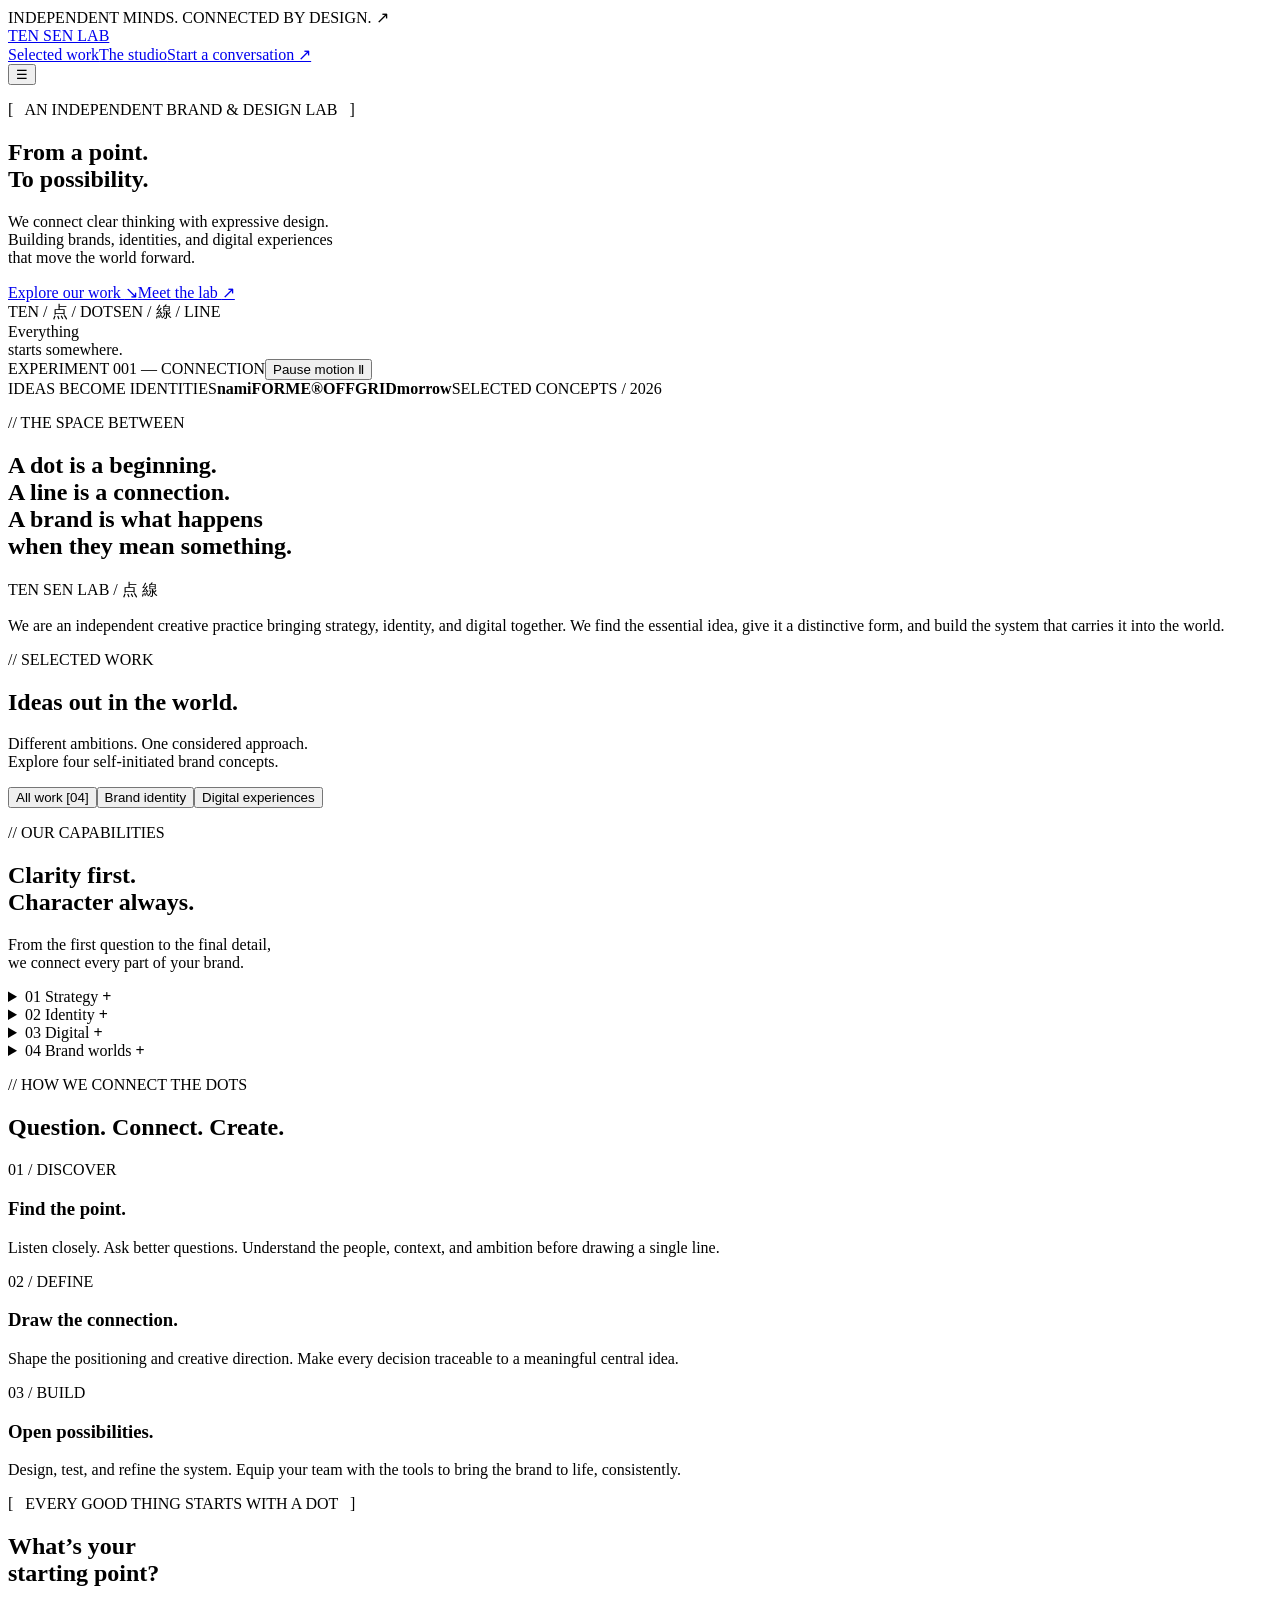
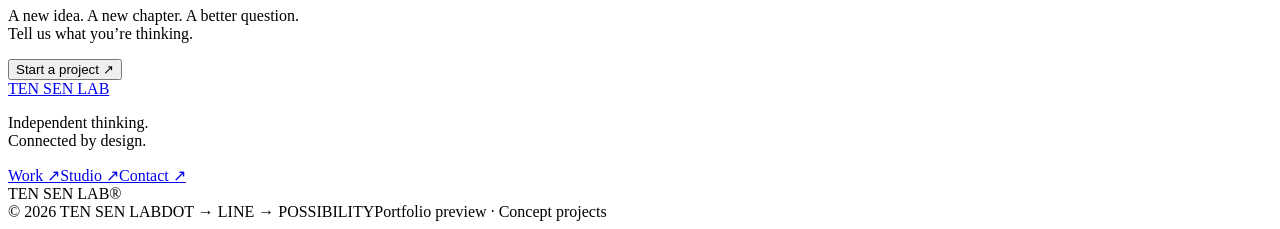
==== index.html @ 542639cd "Initialize TEN SEN LAB portfolio" ====
<!doctype html><html lang="en"><head><meta charset="utf-8"><meta name="viewport" content="width=device-width,initial-scale=1"><title>TEN SEN LAB — From a point to possibility.</title><meta name="description" content="TEN SEN LAB is an independent brand and design studio. Strategy, identities and digital experiences."><link href="https://api.fontshare.com/v2/css?f[]=switzer@400,500,600,700&display=swap" rel="stylesheet"><link rel="stylesheet" href="style.css"><link rel="stylesheet" href="motion.css"><link rel="stylesheet" href="galaxy.css"><link rel="stylesheet" href="portfolio.css"><link rel="stylesheet" href="accent.css"><link rel="preload" href="fonts/ArchimotoV00-Medium.otf" as="font" type="font/otf" crossorigin><link rel="stylesheet" href="typography.css"><link rel="stylesheet" href="refinements.css"><link rel="stylesheet" href="branding-stack.css"><link rel="stylesheet" href="website-cards.css"><link rel="stylesheet" href="hero-scroll.css"><link rel="stylesheet" href="capabilities.css"><link rel="stylesheet" href="lab-motion.css"><style>.face-intro{position:fixed;inset:0;width:100%;height:100%;z-index:99999;cursor:pointer}</style></head><body><script src="face-intro.js"></script>
<div class="announcement">INDEPENDENT MINDS. CONNECTED BY DESIGN. <span>↗</span></div><header><a class="logo" href="#" aria-label="TEN SEN LAB home"><i></i><b></b>TEN SEN LAB</a><nav><a href="#work">Selected work</a><a href="#studio">The studio</a><a class="button dark" href="#contact">Start a conversation ↗</a></nav><button class="menu" aria-label="Open menu" aria-expanded="false">☰</button></header><div id="menu" hidden><a href="#work">Work ↗</a><a href="#studio">Studio ↗</a><a href="#services">Capabilities ↗</a><a href="#contact">Let’s talk ↗</a></div>
<main><section class="hero"><p class="eyebrow">[ &nbsp; AN INDEPENDENT BRAND & DESIGN LAB &nbsp; ]</p><h1>From a point.<br>To possibility.</h1><p class="intro">We connect clear thinking with expressive design.<br>Building brands, identities, and digital experiences<br class="desktop"> that move the world forward.</p><div class="actions"><a class="button dark" href="#work">Explore our work <span>↘</span></a><a class="button" href="#studio">Meet the lab <span>↗</span></a></div></section>
<section class="reel" aria-label="Animated dot and line brand experiment"><div class="reel-top"><span>TEN / 点 / DOT</span><span>SEN / 線 / LINE</span></div><div class="orb"></div><div class="threads"></div><div class="reel-word">Everything<br>starts somewhere.</div><div class="reel-bottom"><span>EXPERIMENT 001 — CONNECTION</span><button id="motion">Pause motion Ⅱ</button></div></section><div class="brandstrip"><span>IDEAS BECOME IDENTITIES</span><strong>nami</strong><strong>FORME®</strong><strong>OFFGRID</strong><strong>morrow</strong><span>SELECTED CONCEPTS / 2026</span></div>
<section id="studio" class="statement"><p class="eyebrow">// THE SPACE BETWEEN</p><h2>A dot is a beginning.<br>A line is a connection.<br><span>A brand is what happens<br>when they mean something.</span></h2><div class="split"><p class="eyebrow">TEN SEN LAB / 点 線</p><p>We are an independent creative practice bringing strategy, identity, and digital together. We find the essential idea, give it a distinctive form, and build the system that carries it into the world.</p></div></section>
<section id="work" class="work"><div class="section-head"><div><p class="eyebrow">// SELECTED WORK</p><h2>Ideas out in the world.</h2></div><p>Different ambitions. One considered approach.<br>Explore four self-initiated brand concepts.</p></div><div class="filters" aria-label="Filter work"><button class="active" data-filter="all">All work [04]</button><button data-filter="identity">Brand identity</button><button data-filter="digital">Digital experiences</button></div><div id="projects"></div></section>
<section id="services" class="services"><div><p class="eyebrow">// OUR CAPABILITIES</p><h2>Clarity first.<br>Character always.</h2><p>From the first question to the final detail,<br>we connect every part of your brand.</p></div><div><details><summary><span>01</span> Strategy <b>+</b></summary><p>Positioning, audience understanding, brand architecture, naming, and verbal identity. We turn a complex challenge into a clear direction.</p></details><details><summary><span>02</span> Identity <b>+</b></summary><p>Distinctive marks, typography, color, art direction, packaging, and motion. A flexible visual language built around your central idea.</p></details><details><summary><span>03</span> Digital <b>+</b></summary><p>Websites, digital products, interaction design, and development. Thoughtful experiences that turn a brand promise into something people can use.</p></details><details><summary><span>04</span> Brand worlds <b>+</b></summary><p>Campaign concepts, editorial systems, physical touchpoints, and launch toolkits. Consistent expression across every place your brand lives.</p></details></div></section>
<section class="process"><p class="eyebrow">// HOW WE CONNECT THE DOTS</p><h2>Question. Connect. Create.</h2><div class="steps"><article><span>01 / DISCOVER</span><h3>Find the point.</h3><p>Listen closely. Ask better questions. Understand the people, context, and ambition before drawing a single line.</p></article><article><span>02 / DEFINE</span><h3>Draw the connection.</h3><p>Shape the positioning and creative direction. Make every decision traceable to a meaningful central idea.</p></article><article><span>03 / BUILD</span><h3>Open possibilities.</h3><p>Design, test, and refine the system. Equip your team with the tools to bring the brand to life, consistently.</p></article></div></section>
<section id="contact" class="contact"><p class="eyebrow">[ &nbsp; EVERY GOOD THING STARTS WITH A DOT &nbsp; ]</p><h2>What’s your<br>starting point?</h2><p>A new idea. A new chapter. A better question.<br>Tell us what you’re thinking.</p><button class="button dark" id="enquire">Start a project ↗</button><div id="enquiry" hidden><label>Your project brief<textarea id="brief" placeholder="Tell us about your brand, your ambition, and the challenge…" rows="4"></textarea></label><button class="button" id="download">Download enquiry brief ↓</button><p class="small">Preview mode: download your brief to share with the studio. Contact details will be added in the next revision.</p></div></section></main>
<footer><div class="footer-top"><a class="logo" href="#"><i></i><b></b>TEN SEN LAB</a><p>Independent thinking.<br>Connected by design.</p><a href="#work">Work ↗</a><a href="#studio">Studio ↗</a><a href="#contact">Contact ↗</a></div><div class="footer-mark">TEN SEN LAB<span>®</span></div><div class="legal"><span>© 2026 TEN SEN LAB</span><span>DOT → LINE → POSSIBILITY</span><span>Portfolio preview · Concept projects</span></div></footer><dialog id="case"><button id="close" aria-label="Close case study">Close ×</button><div id="case-content"></div></dialog><script src="app.js"></script><script src="portfolio.js"></script><script src="work-sections.js"></script><script src="vendor/gsap.min.js"></script><script src="vendor/ScrollTrigger.min.js"></script><script src="branding-stack.js"></script><script src="motion.js"></script><script src="galaxy.js"></script><script src="refinements.js"></script><script src="hero-scroll.js"></script><script src="capabilities.js"></script></body></html>
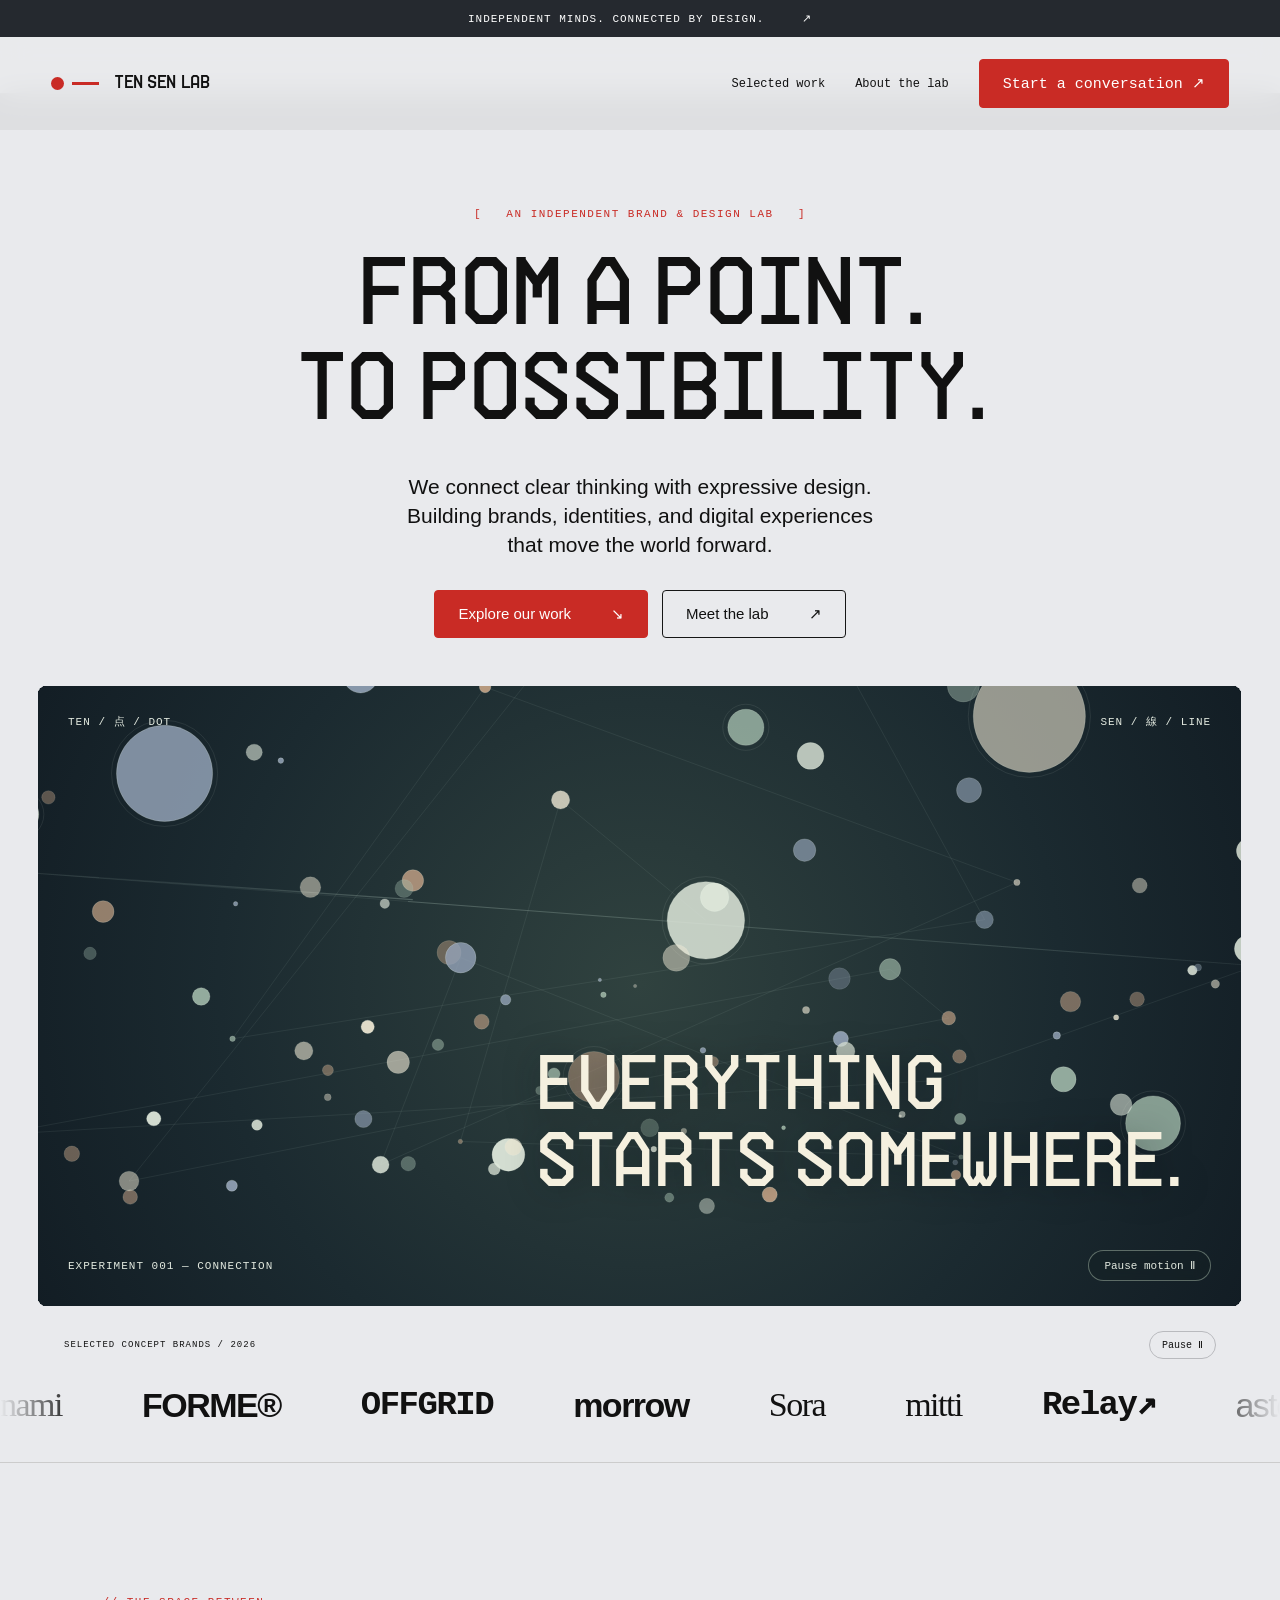
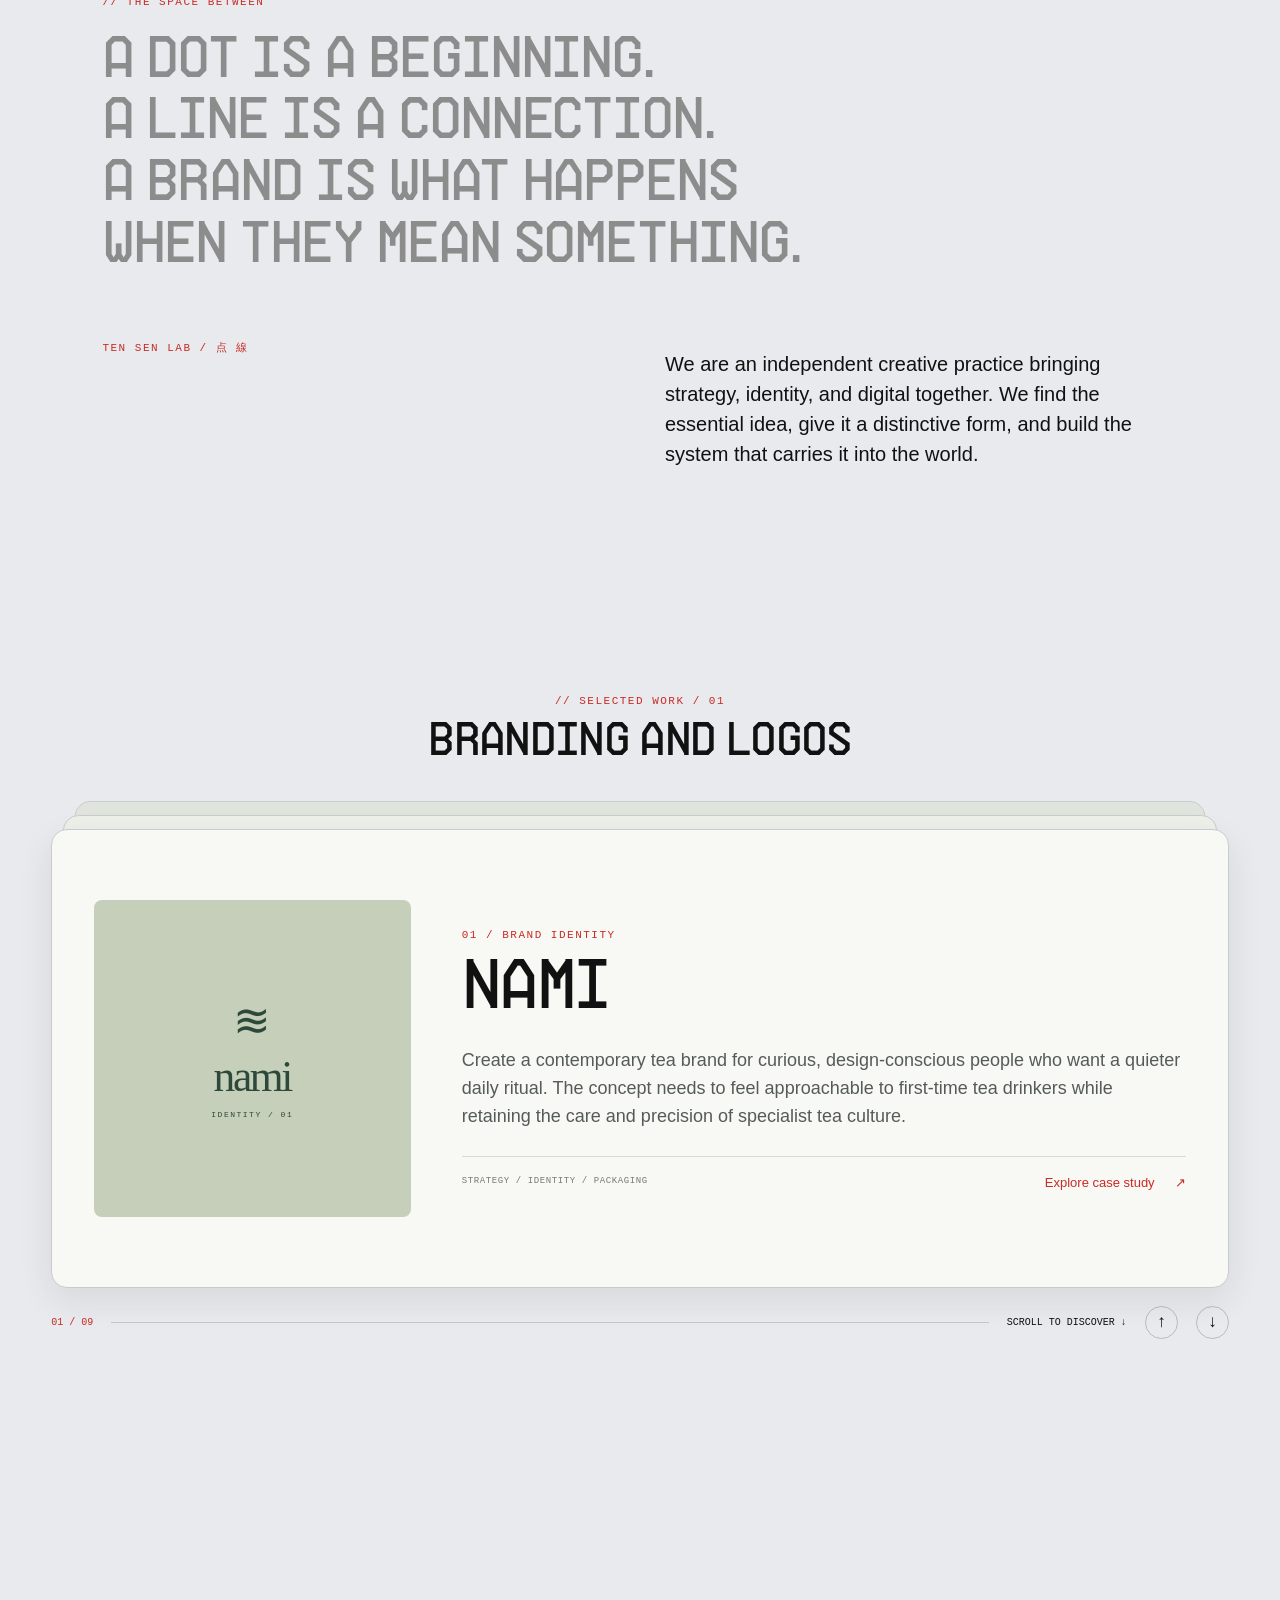
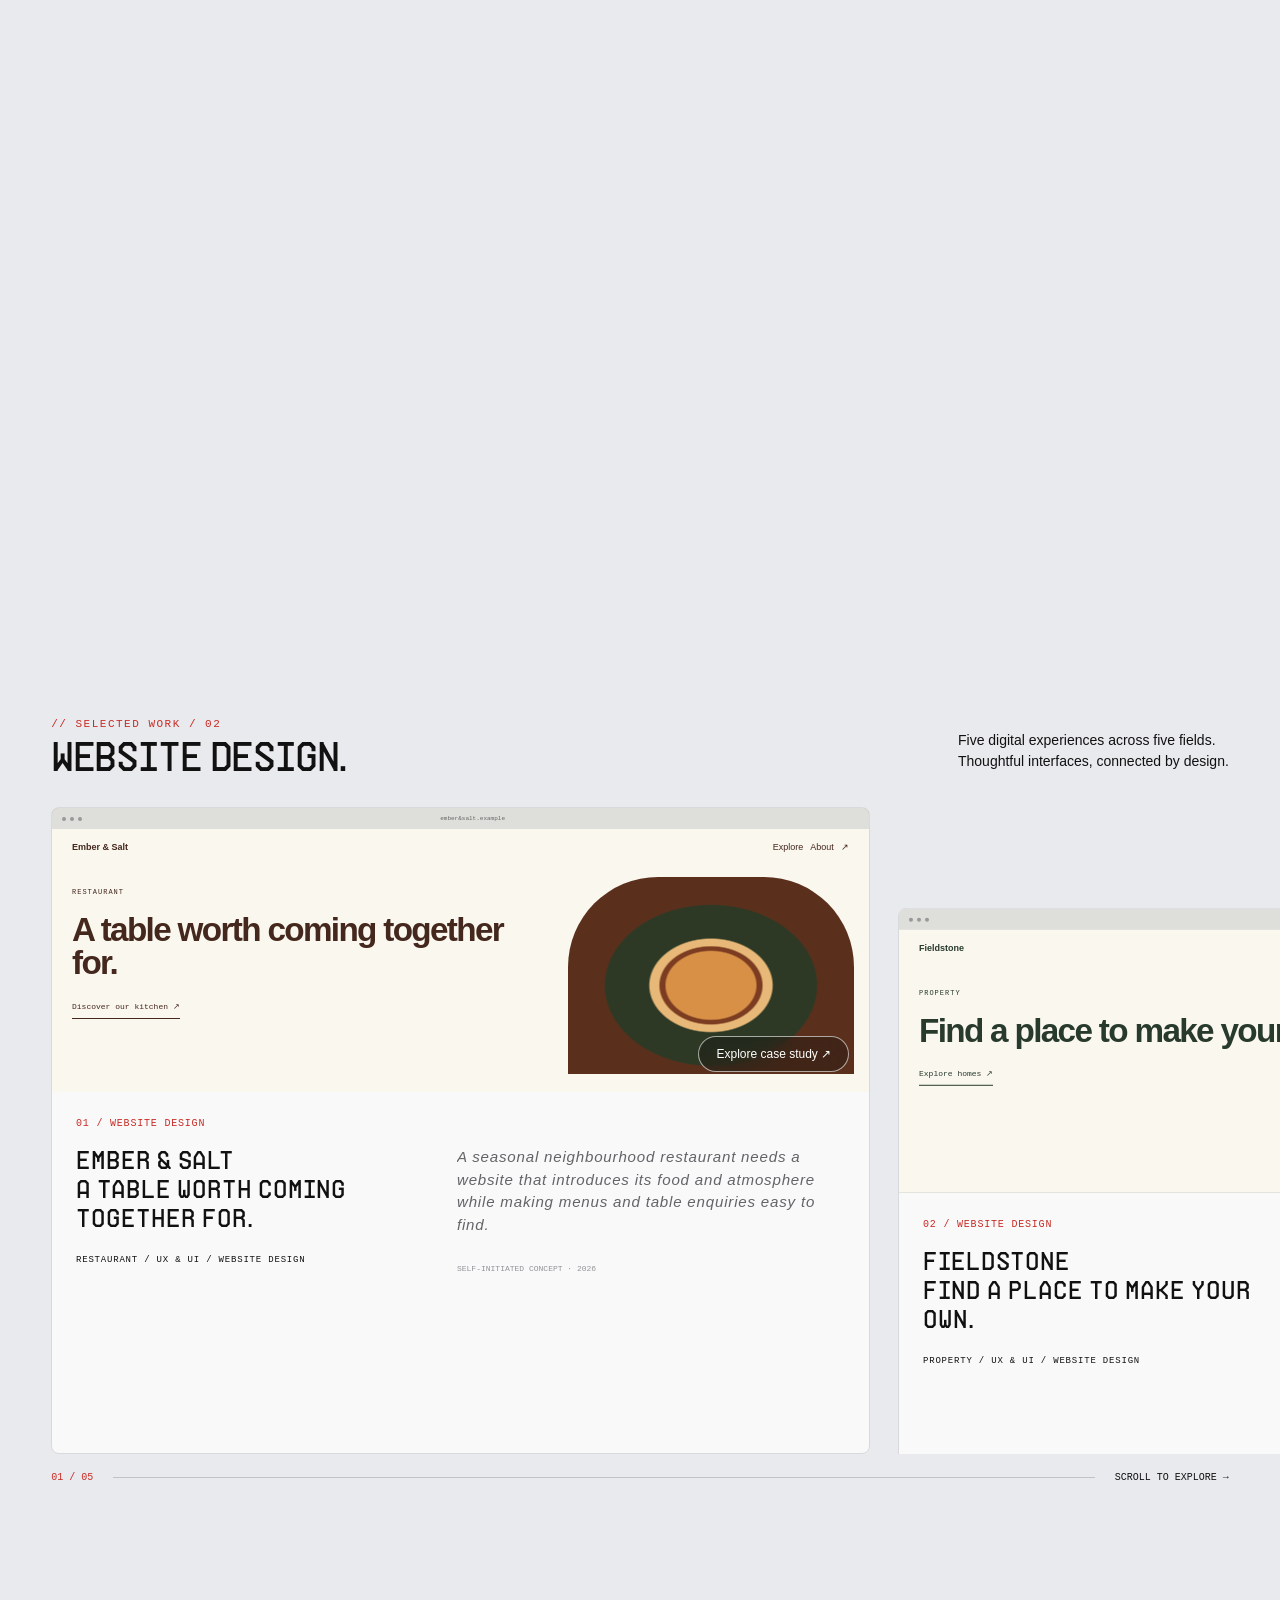
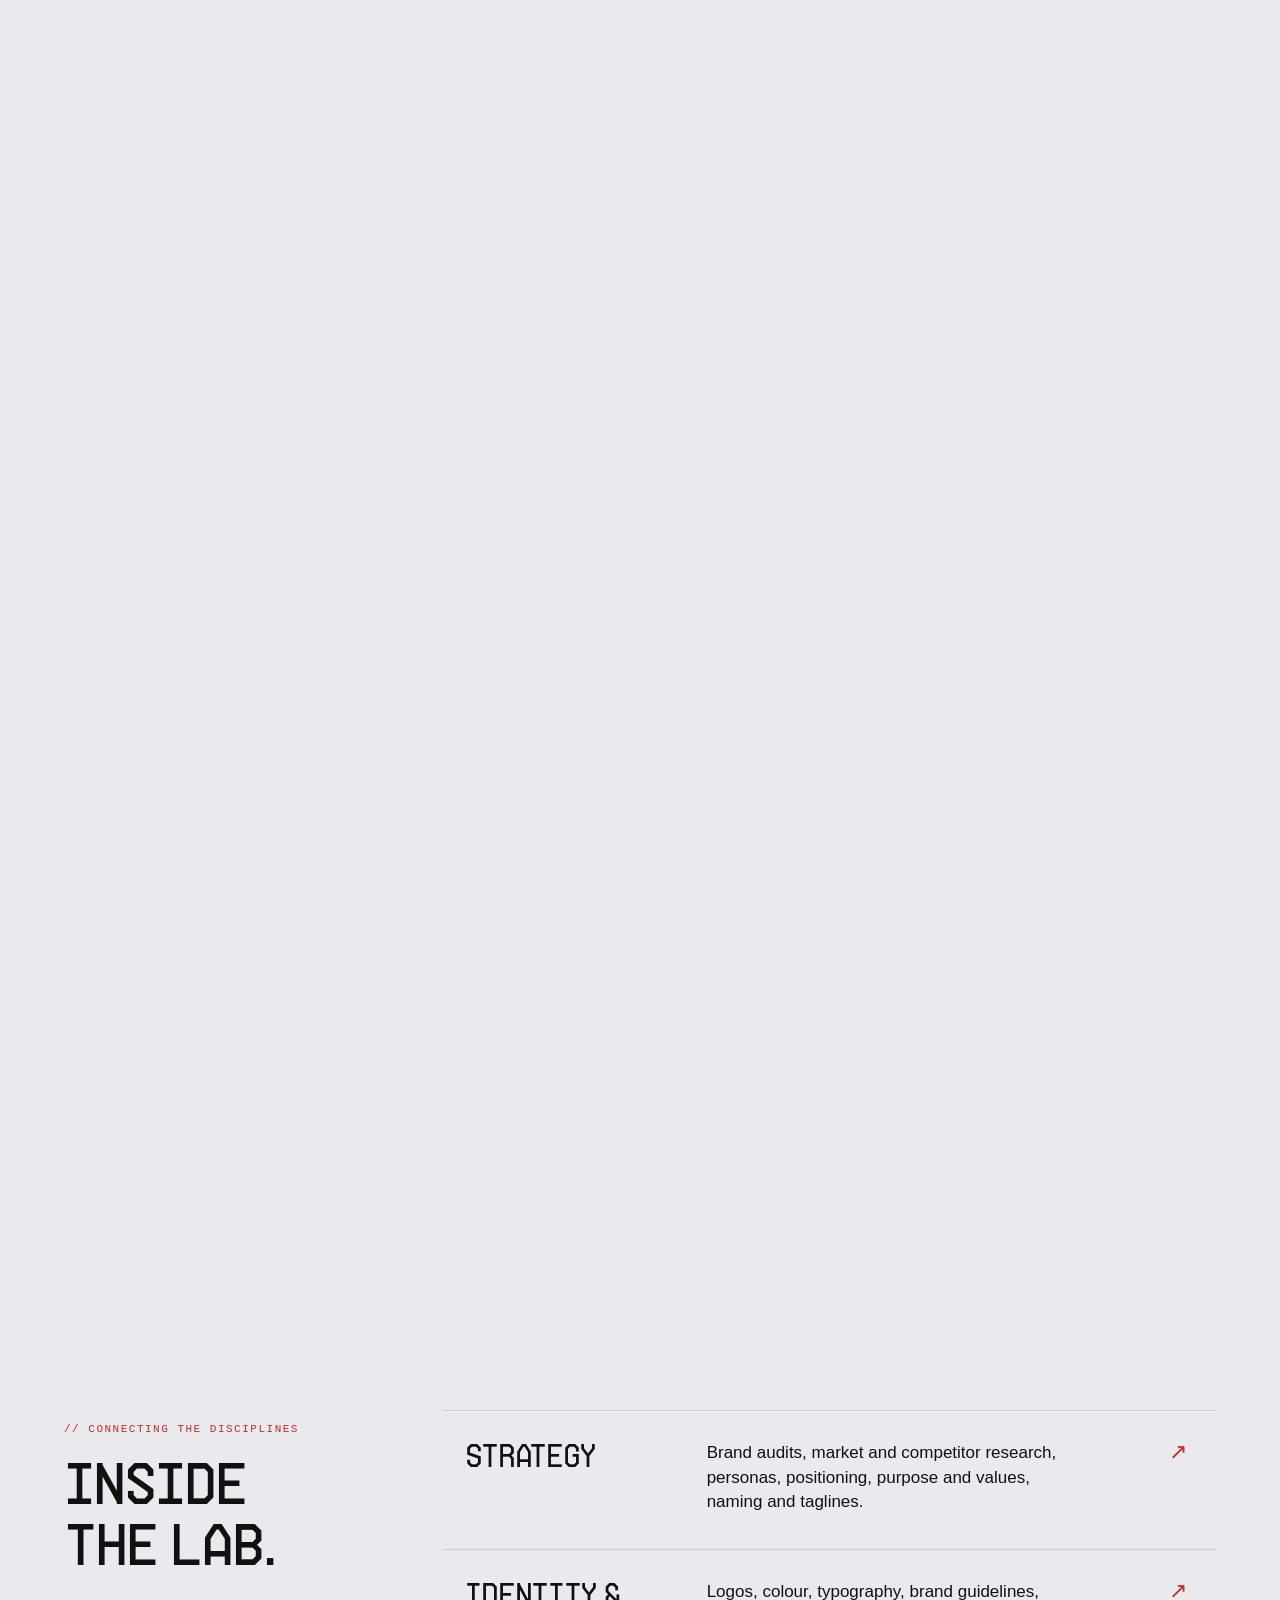
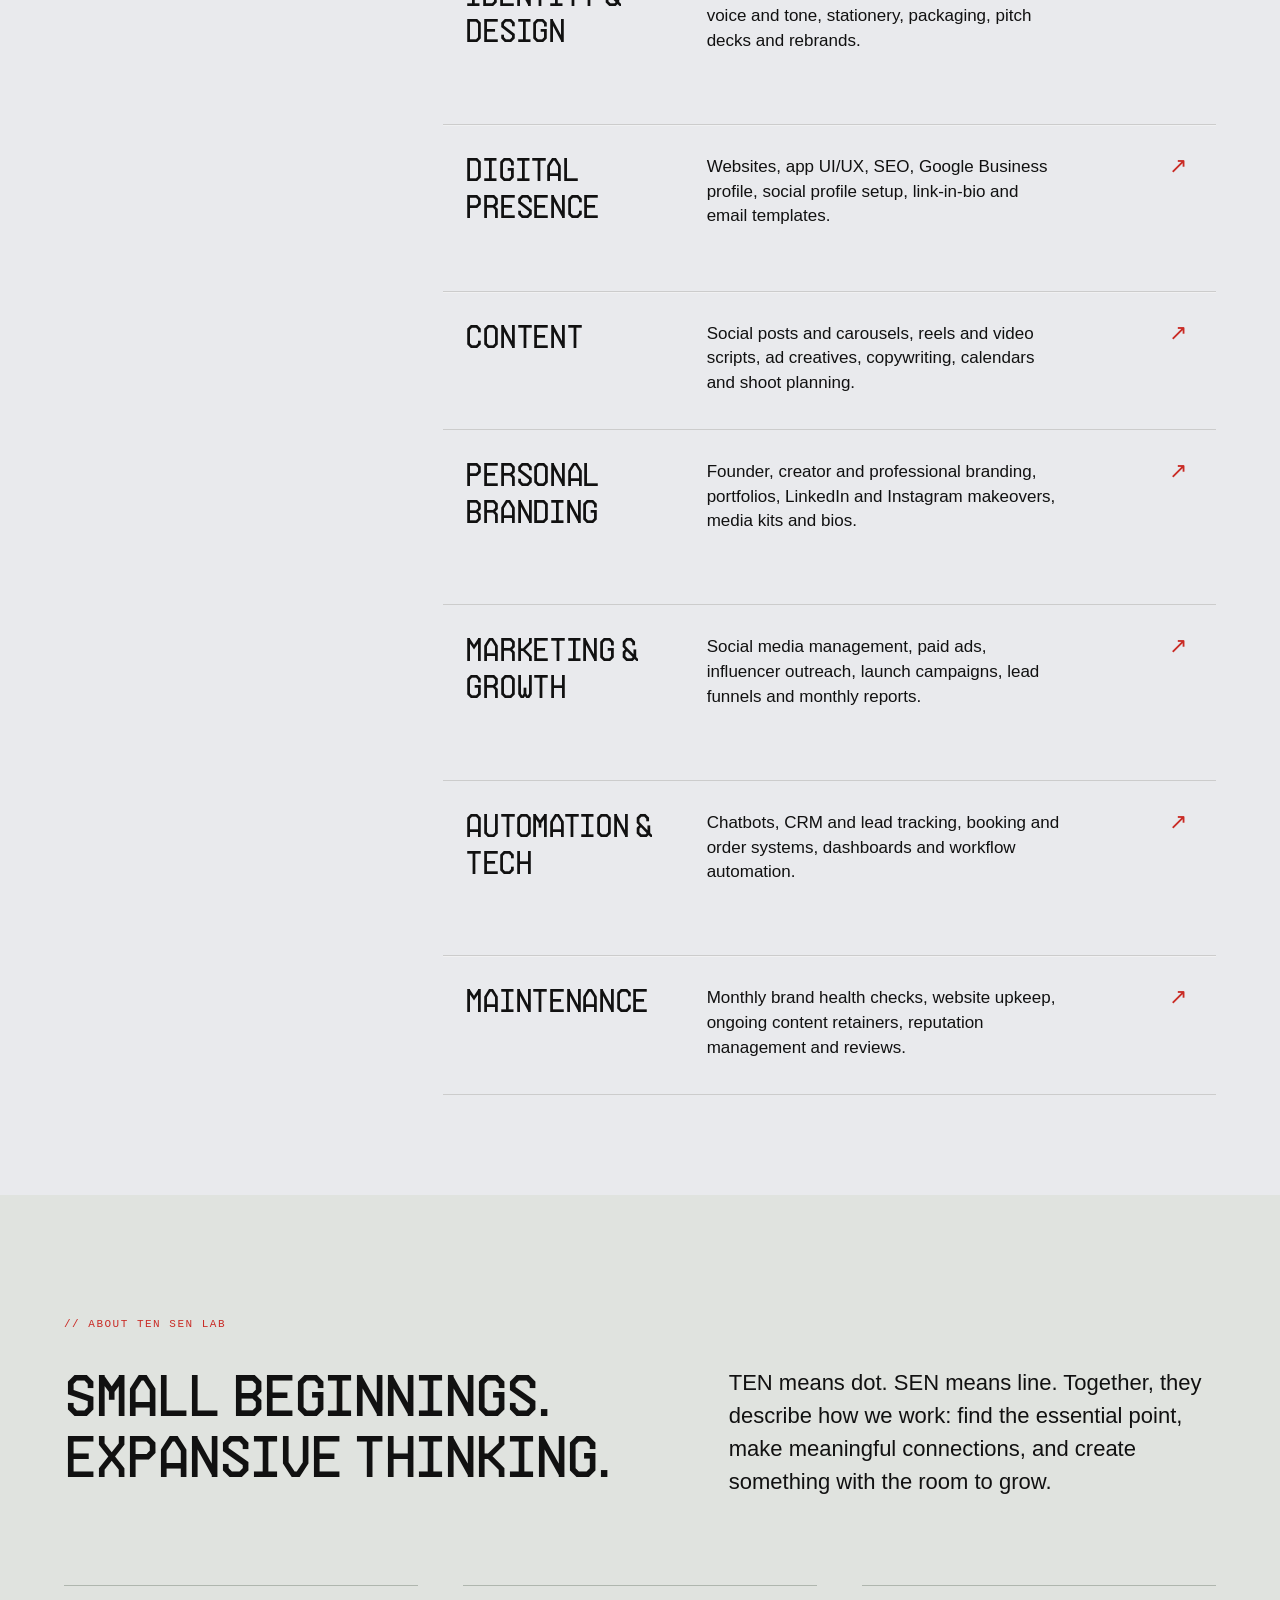
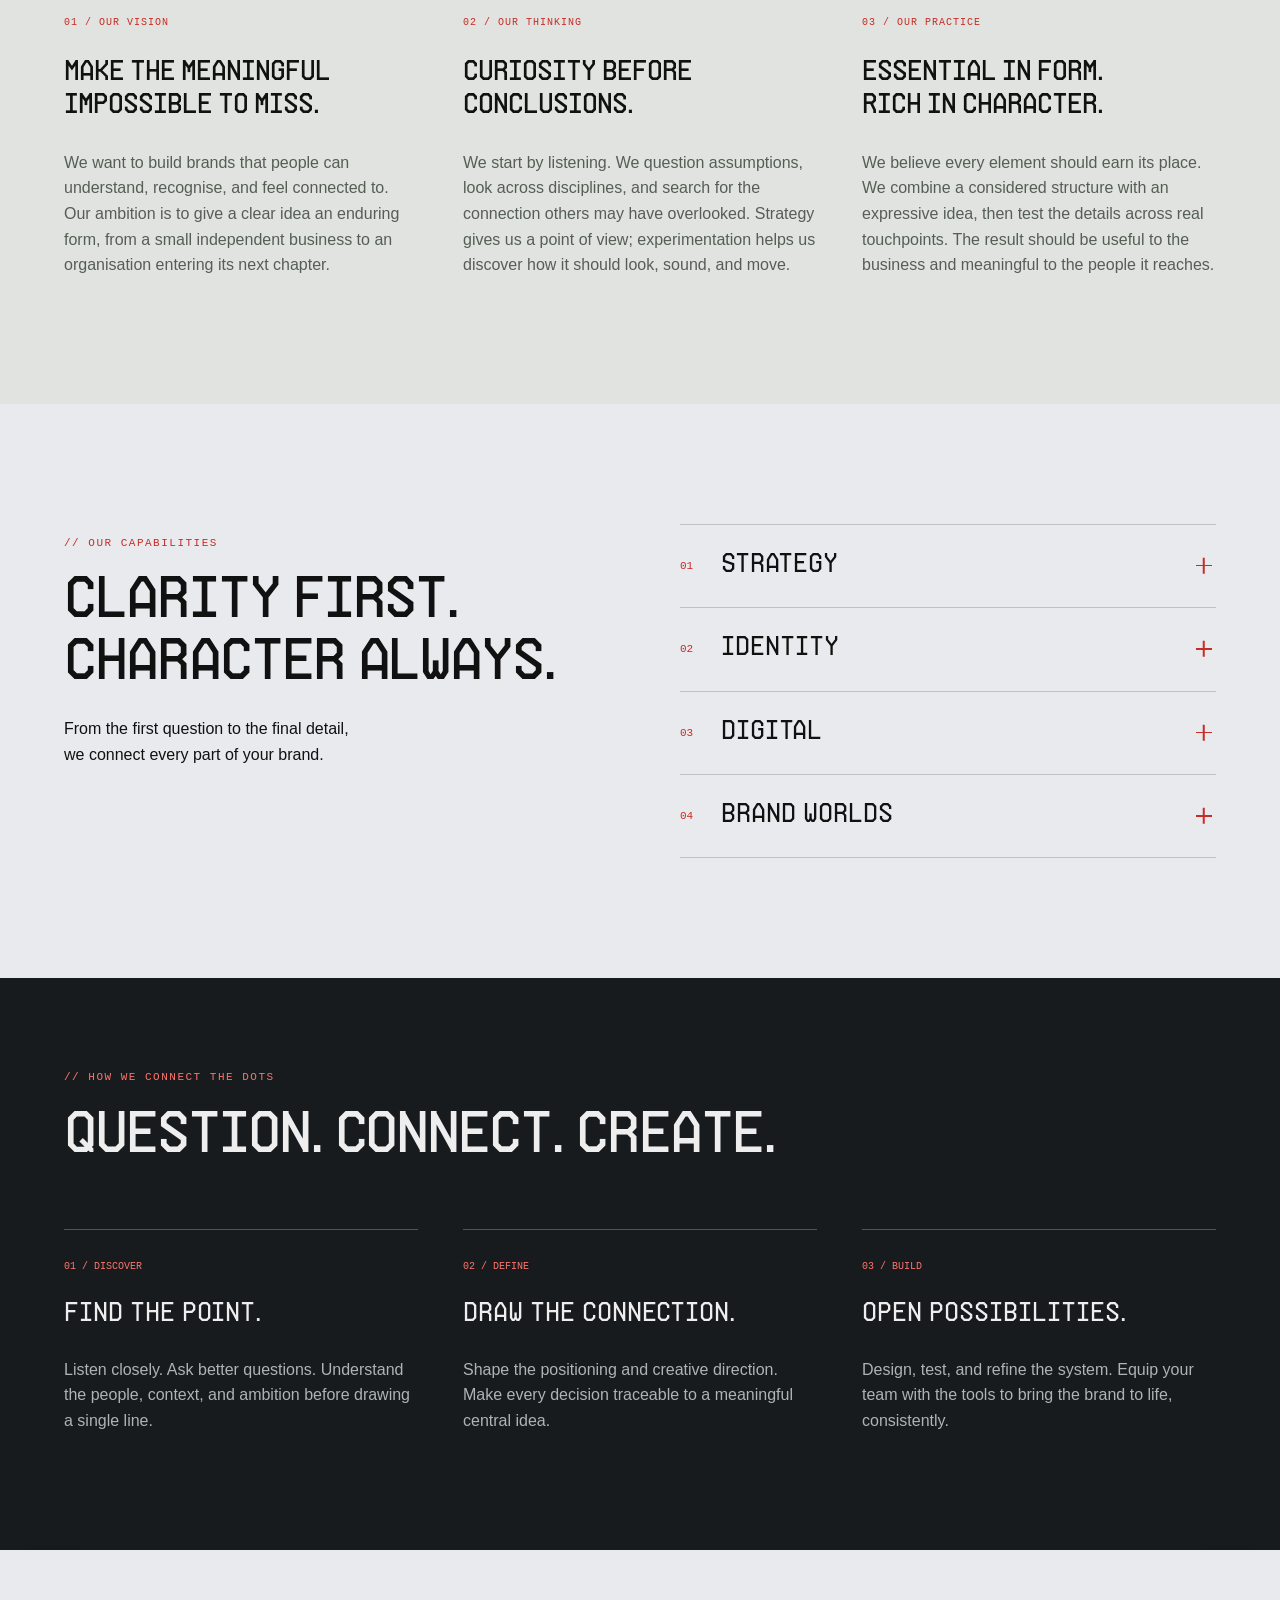
==== commit 08fce018: "Add latest TEN SEN LAB portfolio with fonts and animations" ====
--- a/index.html
+++ b/index.html
@@ -7,4 +7,11 @@
 <section id="services" class="services"><div><p class="eyebrow">// OUR CAPABILITIES</p><h2>Clarity first.<br>Character always.</h2><p>From the first question to the final detail,<br>we connect every part of your brand.</p></div><div><details><summary><span>01</span> Strategy <b>+</b></summary><p>Positioning, audience understanding, brand architecture, naming, and verbal identity. We turn a complex challenge into a clear direction.</p></details><details><summary><span>02</span> Identity <b>+</b></summary><p>Distinctive marks, typography, color, art direction, packaging, and motion. A flexible visual language built around your central idea.</p></details><details><summary><span>03</span> Digital <b>+</b></summary><p>Websites, digital products, interaction design, and development. Thoughtful experiences that turn a brand promise into something people can use.</p></details><details><summary><span>04</span> Brand worlds <b>+</b></summary><p>Campaign concepts, editorial systems, physical touchpoints, and launch toolkits. Consistent expression across every place your brand lives.</p></details></div></section>
 <section class="process"><p class="eyebrow">// HOW WE CONNECT THE DOTS</p><h2>Question. Connect. Create.</h2><div class="steps"><article><span>01 / DISCOVER</span><h3>Find the point.</h3><p>Listen closely. Ask better questions. Understand the people, context, and ambition before drawing a single line.</p></article><article><span>02 / DEFINE</span><h3>Draw the connection.</h3><p>Shape the positioning and creative direction. Make every decision traceable to a meaningful central idea.</p></article><article><span>03 / BUILD</span><h3>Open possibilities.</h3><p>Design, test, and refine the system. Equip your team with the tools to bring the brand to life, consistently.</p></article></div></section>
 <section id="contact" class="contact"><p class="eyebrow">[ &nbsp; EVERY GOOD THING STARTS WITH A DOT &nbsp; ]</p><h2>What’s your<br>starting point?</h2><p>A new idea. A new chapter. A better question.<br>Tell us what you’re thinking.</p><button class="button dark" id="enquire">Start a project ↗</button><div id="enquiry" hidden><label>Your project brief<textarea id="brief" placeholder="Tell us about your brand, your ambition, and the challenge…" rows="4"></textarea></label><button class="button" id="download">Download enquiry brief ↓</button><p class="small">Preview mode: download your brief to share with the studio. Contact details will be added in the next revision.</p></div></section></main>
-<footer><div class="footer-top"><a class="logo" href="#"><i></i><b></b>TEN SEN LAB</a><p>Independent thinking.<br>Connected by design.</p><a href="#work">Work ↗</a><a href="#studio">Studio ↗</a><a href="#contact">Contact ↗</a></div><div class="footer-mark">TEN SEN LAB<span>®</span></div><div class="legal"><span>© 2026 TEN SEN LAB</span><span>DOT → LINE → POSSIBILITY</span><span>Portfolio preview · Concept projects</span></div></footer><dialog id="case"><button id="close" aria-label="Close case study">Close ×</button><div id="case-content"></div></dialog><script src="app.js"></script><script src="portfolio.js"></script><script src="work-sections.js"></script><script src="vendor/gsap.min.js"></script><script src="vendor/ScrollTrigger.min.js"></script><script src="branding-stack.js"></script><script src="motion.js"></script><script src="galaxy.js"></script><script src="refinements.js"></script><script src="hero-scroll.js"></script><script src="capabilities.js"></script></body></html>+<footer><div class="footer-top"><a class="logo" href="#"><i></i><b></b>TEN SEN LAB</a><p>Independent thinking.<br>Connected by design.</p><a href="#work">Work ↗</a><a href="#studio">Studio ↗</a><a href="#contact">Contact ↗</a></div><div class="footer-mark">TEN SEN LAB<span>®</span></div><div class="legal"><span>© 2026 TEN SEN LAB</span><span>DOT → LINE → POSSIBILITY</span><span>Portfolio preview · Concept projects</span></div></footer><dialog id="case"><button id="close" aria-label="Close case study">Close ×</button><div id="case-content"></div></dialog><script src="app.js"></script><script src="portfolio.js"></script><script src="work-sections.js"></script><script src="vendor/gsap.min.js"></script><script src="vendor/ScrollTrigger.min.js"></script><script src="branding-stack.js"></script><script src="motion.js"></script><script src="galaxy.js"></script><script src="refinements.js"></script><script src="hero-scroll.js"></script><script src="capabilities.js"></script></body></html>
+
+
+
+
+
+
+
--- a/style.css
+++ b/style.css
@@ -0,0 +1 @@
+*{box-sizing:border-box}html{scroll-behavior:smooth;scroll-padding-top:100px}body{margin:0;background:#e9eaed;color:#111;font-family:Switzer,Arial,sans-serif}button,a,input,textarea{-webkit-tap-highlight-color:transparent}a{color:inherit;text-decoration:none}button{font:inherit;cursor:pointer}button:focus-visible,a:focus-visible,summary:focus-visible{outline:3px solid #dd5938;outline-offset:5px}button{color:inherit}.announcement{background:#25292f;color:white;text-align:center;font:11px monospace;letter-spacing:1px;padding:12px}.announcement span{margin-left:30px}header{position:sticky;top:0;z-index:20;display:flex;align-items:center;justify-content:space-between;padding:22px 4%;background:#e9eaedf2;backdrop-filter:blur(14px)}.logo{font:700 18px monospace;display:flex;align-items:center;gap:8px;white-space:nowrap}.logo i{width:13px;height:13px;border-radius:50%;background:currentColor}.logo b{width:27px;height:3px;background:currentColor;margin-right:7px}nav{display:flex;align-items:center;gap:30px;font:12px monospace}.button{display:inline-flex;align-items:center;justify-content:center;gap:40px;border:1px solid #161616;border-radius:4px;padding:14px 23px;background:transparent;font-size:15px;transition:background .2s,transform .2s}.button:hover{background:#d4d5d8;transform:translateY(-2px)}.button.dark{background:#111;color:white}.button.dark:hover{background:#343434}.menu{display:none;background:none;border:0;font-size:25px}.hero{text-align:center;padding:65px 20px 48px}.eyebrow{font:11px/1.6 monospace;letter-spacing:1.5px;text-transform:uppercase}h1{font-size:clamp(54px,7.5vw,112px);letter-spacing:-.065em;line-height:.99;font-weight:500;margin:29px 0}.intro{font-size:21px;line-height:1.4;margin:25px 0}.actions{display:flex;justify-content:center;gap:14px;margin:30px 0 0}.reel{position:relative;overflow:hidden;margin:0 3%;height:620px;border-radius:8px;background:#c1ccbd;color:#213127}.reel-top,.reel-bottom{position:absolute;z-index:3;left:30px;right:30px;display:flex;justify-content:space-between;font:11px monospace;letter-spacing:1px}.reel-top{top:28px}.reel-bottom{bottom:25px;align-items:center}.reel-bottom button{border:1px solid #344b38;background:transparent;border-radius:30px;padding:8px 15px;font:11px monospace}.orb{position:absolute;width:340px;height:340px;border-radius:50%;left:15%;top:22%;background:radial-gradient(circle at 30% 25%,#fbc897,#a84620 50%,#3d2015 90%);box-shadow:35px 45px 65px #26312255;animation:float 9s ease-in-out infinite}.threads{position:absolute;width:110%;height:800px;top:-80px;left:28%;border-radius:50%;background:repeating-radial-gradient(ellipse at center,transparent 0 13px,#334736 14px 15px,transparent 16px 24px);transform:rotate(-28deg);animation:breathe 14s ease-in-out infinite}.reel-word{position:absolute;font-size:clamp(40px,6vw,88px);font-weight:500;line-height:1;letter-spacing:-.05em;z-index:2;bottom:100px;right:5%;color:#f5f0df;mix-blend-mode:screen}.paused *{animation-play-state:paused!important}.brandstrip{display:flex;align-items:center;justify-content:space-between;gap:25px;padding:40px 5%;border-bottom:1px solid #ccc}.brandstrip span{font:9px monospace;max-width:90px;line-height:1.6}.brandstrip strong{font-size:29px;letter-spacing:-1px}.statement{padding:120px 8%}h2{font-size:clamp(38px,4.6vw,68px);letter-spacing:-.05em;line-height:1.05;font-weight:500;margin:20px 0}.statement h2{max-width:1000px}.statement h2 span{color:#85878a}.split{display:grid;grid-template-columns:1fr 1fr;gap:50px;margin-top:50px}.split p:last-child{font-size:20px;line-height:1.5;max-width:550px}.work{padding:70px 4%;background:#dedfe2}.section-head{display:flex;justify-content:space-between;align-items:end;gap:40px;margin-bottom:35px}.section-head>p{font-size:16px;line-height:1.5}.filters{display:flex;gap:10px;margin-bottom:30px;flex-wrap:wrap}.filters button{border:1px solid #aeb0b3;border-radius:25px;padding:10px 17px;background:transparent;font:11px monospace}.filters .active{background:#111;color:white;border-color:#111}#projects{display:grid;grid-template-columns:1fr 1fr;gap:45px 25px}.project{border:0;background:none;text-align:left;padding:0;display:block;width:100%}.art{height:420px;border-radius:7px;position:relative;overflow:hidden;display:flex;align-items:center;justify-content:center;transition:filter .3s}.project:hover .art{filter:brightness(1.06)}.art:after{content:'↗';position:absolute;bottom:20px;right:20px;border:1px solid currentColor;border-radius:50%;width:40px;height:40px;display:grid;place-items:center;transition:transform .3s}.project:hover .art:after{transform:rotate(45deg)}.nami{background:#c5cfba;color:#2d4939}.pack{width:150px;height:250px;background:#eeecdd;box-shadow:20px 20px 35px #263b302a;transform:rotate(-12deg);display:flex;flex-direction:column;align-items:center;padding:30px 10px;border-radius:3px}.pack strong{font:64px Georgia;letter-spacing:-5px}.pack small{font:9px monospace;margin-top:10px}.pack .waves{font-size:65px;line-height:1.5}.forme{background:#f15834;color:#471c11}.forme strong{font-size:95px;letter-spacing:-7px;transform:rotate(-90deg);position:absolute;left:-25px}.forme .shapes{width:180px;height:240px;border:28px solid #f7ceb1;border-radius:90px 90px 0 0;transform:rotate(20deg);box-shadow:15px 18px 0 #782f20}.offgrid{background:#172d48;color:#e6f34b;background-image:linear-gradient(#ffffff0c 1px,transparent 1px),linear-gradient(90deg,#ffffff0c 1px,transparent 1px);background-size:35px 35px}.offgrid strong{font:700 clamp(35px,5vw,75px) monospace;letter-spacing:-5px;border-top:7px solid;border-bottom:7px solid;padding:12px}.morrow{background:#e5c4dc;color:#652b4f}.morrow strong{font-size:65px;letter-spacing:-5px;z-index:2}.morrow:before{content:'';width:240px;height:240px;border:1px solid;position:absolute;border-radius:50%;box-shadow:35px 0 0 #e5c4dc,36px 0 0 #652b4f,-35px 0 0 #e5c4dc,-36px 0 0 #652b4f}.project h3{font-size:24px;margin:20px 0 8px;font-weight:500}.project p{font:10px monospace;letter-spacing:.8px;display:flex;justify-content:space-between}.services{padding:120px 5%;display:grid;grid-template-columns:1fr 1fr;gap:80px}.services>div>p{line-height:1.6}.services details{border-top:1px solid #bfc1c4;padding:24px 0}.services summary{list-style:none;cursor:pointer;font-size:27px;display:flex;align-items:center;gap:28px}.services summary span{font:11px monospace;color:#777}.services summary b{margin-left:auto;font-weight:400}.services details p{padding-left:45px;line-height:1.6;max-width:480px;color:#555}.process{background:#181b1d;color:#eee;padding:80px 5% 100px}.steps{display:grid;grid-template-columns:repeat(3,1fr);gap:45px;margin-top:60px}.steps article{border-top:1px solid #525455;padding-top:25px}.steps span{font:10px monospace;color:#b4b7b8}.steps h3{font-size:27px;font-weight:400}.steps p{color:#aeb3b5;line-height:1.6}.contact{text-align:center;padding:120px 20px}.contact h2{font-size:clamp(60px,8vw,116px);margin:35px 0}.contact>p{line-height:1.6}.contact>.button{margin-top:22px}footer{padding:45px 4% 20px;border-top:1px solid #bbb}.footer-top{display:flex;justify-content:space-between;align-items:start;font-size:13px;gap:30px}.footer-top p{margin:0;line-height:1.5}.footer-mark{font-size:14.8vw;line-height:1.3;font-weight:600;letter-spacing:-.07em;white-space:nowrap;margin:35px 0}.footer-mark span{font-size:3vw;vertical-align:top;display:inline-block;padding-top:35px}.legal{display:flex;justify-content:space-between;gap:20px;font:9px monospace;border-top:1px solid #bfc1c4;padding-top:20px}dialog{border:0;width:min(1100px,95vw);max-height:92vh;background:#e9eaed;padding:50px;border-radius:8px}dialog::backdrop{background:#111b;backdrop-filter:blur(7px)}#close{position:sticky;top:0;float:right;background:#111;color:white;border:0;border-radius:30px;padding:12px 20px;z-index:2}dialog .art{height:380px;margin:35px 0}dialog h2{font-size:64px}dialog .case-grid{display:grid;grid-template-columns:1fr 2fr;gap:25px;border-top:1px solid #bbb;padding:25px 0}dialog p{line-height:1.7}dialog h3{font:12px monospace}#enquiry{max-width:550px;margin:35px auto;text-align:left}textarea{width:100%;padding:15px;background:#f5f5f5;border:1px solid #aaa;margin:12px 0;font:16px Switzer,Arial}.small{font-size:12px;color:#666}#menu{position:fixed;inset:75px 0 0;background:#e9eaed;z-index:19;padding:60px 5%}#menu a{display:block;font-size:40px;border-bottom:1px solid #bbb;padding:20px 0}@keyframes float{50%{transform:translate(35px,-20px)}}@keyframes breathe{50%{transform:rotate(-18deg) scale(1.08)}}@media(min-width:1500px){main,footer{max-width:1700px;margin:auto}}@media(max-width:750px){header{padding:20px 4%}nav{display:none}.menu{display:block}.announcement{font-size:8px}.hero{padding-top:45px}.intro{font-size:17px}.reel{height:420px}.orb{width:220px;height:220px;left:5%}.threads{left:35%;height:600px}.reel-word{bottom:80px}.brandstrip{flex-wrap:wrap;justify-content:center}.brandstrip span{display:none}.brandstrip strong{font-size:22px}.statement{padding:80px 5%}.split{grid-template-columns:1fr;gap:0;margin-top:25px}.section-head{display:block}.work{padding-top:50px}#projects{grid-template-columns:1fr}.art{height:370px}.services{grid-template-columns:1fr;gap:30px;padding:75px 5%}.steps{grid-template-columns:1fr;gap:25px}.contact{padding:80px 20px}.footer-top{flex-wrap:wrap}.footer-top .logo{width:100%}.footer-mark{margin:40px 0}.legal{flex-wrap:wrap}.legal span:last-child{width:100%}dialog{padding:25px}dialog h2{font-size:45px}dialog .case-grid{grid-template-columns:1fr;gap:0}.desktop{display:none}}@media(prefers-reduced-motion:reduce){*{scroll-behavior:auto!important;animation:none!important;transition:none!important}}
--- a/motion.css
+++ b/motion.css
@@ -0,0 +1 @@
+.research-agency{padding:100px 5%;display:grid;grid-template-columns:1fr 2.4fr;gap:5%}.discipline{position:relative;display:grid;grid-template-columns:1fr 1.3fr 55px;gap:32px;align-items:start;padding:32px 20px;border-top:1px solid #ccc}.discipline:last-child{border-bottom:1px solid #ccc}.discipline>*:not(.row-clip){position:relative;z-index:1}.discipline h3{font-size:32px;font-weight:400;letter-spacing:-1.3px;margin:0 0 15px}.discipline p{font-size:18px;line-height:1.4;margin:0}.row-clip{position:absolute;inset:0;overflow:hidden;pointer-events:none}.row-fill{position:absolute;inset:0;background:#f9f9f9;transform:translateY(-100%);transition:transform .5s cubic-bezier(.16,1,.3,1)}.count-mask{overflow:hidden;font:10px monospace;color:#888;padding-bottom:.15em;margin-bottom:-.15em}.count-mask span{display:block;transform:translateY(115%);transition:transform .35s cubic-bezier(.455,.03,.515,.955)}.discipline:hover .count-mask span,.discipline:focus .count-mask span{transform:translateY(0)}.row-action{justify-self:end;display:flex;align-items:center;font-size:21px}.explore{position:absolute;right:100%;margin-right:12px;white-space:nowrap;font:600 13px Switzer,Arial;opacity:0;transform:translateX(.4em);transition:opacity .3s,transform .35s cubic-bezier(.455,.03,.515,.955)}.discipline:hover .explore,.discipline:focus .explore{opacity:1;transform:translateX(0)}.arrow-clip{position:relative;display:inline-block;overflow:hidden;line-height:1;width:1.15em;height:1.15em}.arrow-clip>span{display:block;transition:transform .35s cubic-bezier(.455,.03,.515,.955)}.arrow-clip>span+span{position:absolute;top:1.15em;left:-1.15em}.discipline:hover .arrow-clip>span,.discipline:focus .arrow-clip>span{transform:translate(1.15em,-1.15em)}.motion-word{display:inline-block;white-space:nowrap}.motion-char{display:inline-block}.motion-reveal{opacity:0;transform:translateY(45px);transition:opacity .8s ease,transform .8s cubic-bezier(.22,1,.36,1)}.motion-visible{opacity:1;transform:translateY(0)}.steps article:nth-child(2){transition-delay:.12s}.steps article:nth-child(3){transition-delay:.24s}.hero .actions{animation:action-in .8s .35s both}.project .art>*,.button span{transition:transform .5s cubic-bezier(.16,1,.3,1)}.project:hover .art>*{transform:translateY(-6px)}.button:hover span{transform:translate(3px,-3px)}#menu:not([hidden]){animation:menu-in .5s cubic-bezier(.16,1,.3,1)}dialog[open]{animation:dialog-in .4s cubic-bezier(.16,1,.3,1)}@keyframes action-in{from{opacity:0;transform:translateY(20px)}to{opacity:1;transform:translateY(0)}}@keyframes menu-in{from{clip-path:inset(0 0 100% 0)}to{clip-path:inset(0)}}@keyframes dialog-in{from{opacity:0;transform:translateY(35px) scale(.98)}to{opacity:1;transform:none}}@media(max-width:991px){.research-agency{grid-template-columns:1fr;gap:30px;padding:70px 5%}.discipline{grid-template-columns:1fr 1.3fr 25px;padding:25px 0;gap:20px}.discipline h3{font-size:25px}.discipline p{font-size:16px}.count-mask span{transform:none}.row-fill{display:none}.explore{display:none}}@media(max-width:500px){.discipline{grid-template-columns:1fr 25px}.discipline p{grid-column:1;grid-row:2}.row-action{grid-column:2;grid-row:1}}@media(prefers-reduced-motion:reduce){.motion-reveal{opacity:1;transform:none}.hero .actions{animation:none}.row-fill,.count-mask span,.arrow-clip>span,.explore{transition:none}dialog[open],#menu:not([hidden]){animation:none}}
--- a/galaxy.css
+++ b/galaxy.css
@@ -0,0 +1 @@
+.reel{background:#111b20;color:#e2e9df;isolation:isolate}.reel>canvas{position:absolute;inset:0;width:100%;height:100%;z-index:0}.reel .reel-top,.reel .reel-bottom{z-index:3}.reel .reel-bottom button{color:#e2e9df;border-color:#b8cdb870;background:#15212566;backdrop-filter:blur(8px)}.reel .reel-word{color:#f5f0df;mix-blend-mode:normal;text-shadow:0 2px 35px #10191f66;pointer-events:none}
--- a/portfolio.css
+++ b/portfolio.css
@@ -0,0 +1 @@
+.work{padding:0 0 0;background:#e9eaed;position:relative}.work-pin{padding:90px 4% 30px}.work .section-head{margin-bottom:20px}.work .section-head h2{font-size:clamp(38px,4vw,60px)}.work .filters{margin-bottom:24px}.work-viewport{overflow:hidden;margin-right:-4.35%}.project-track{display:flex;gap:28px;width:max-content;will-change:transform}.work-slide{flex:0 0 min(78vw,1120px);width:min(78vw,1120px);background:#f9f9f9;border:1px solid #d7d9dc;border-radius:8px;overflow:hidden;color:#111}.work-slide .art{height:clamp(230px,35vh,410px);border-radius:0}.work-slide .art:after{display:none}.case-pill{position:absolute;bottom:22px;right:25px;padding:11px 20px;border:1px solid #ffffff99;background:#1115;backdrop-filter:blur(10px);color:white;border-radius:30px;font-size:14px}.work-card-body{display:grid;grid-template-columns:1fr 1.1fr;gap:35px;padding:26px 30px}.work-card-body h3{font-size:clamp(22px,2.2vw,33px);line-height:1.12;margin:15px 0 22px}.work-card-body p{display:block;line-height:1.6}.work-card-body .work-card-brief>p{font:italic 17px/1.5 Switzer,Arial;color:#626467}.work-card-brief>span{font:9px monospace;color:#929397}.work-progress{display:flex;align-items:center;gap:20px;margin-top:22px;font:10px monospace}.work-progress>div{flex:1;height:1px;background:#c0c4c6}.work-progress i{display:block;height:2px;background:#111;transform-origin:left;transform:scaleX(0)}.brand-concept{width:100%;height:100%;display:flex;flex-direction:column;align-items:center;justify-content:center;gap:12px;position:relative}.brand-concept>span,.brand-concept small{font:10px monospace;letter-spacing:2px}.brand-concept strong{font-size:clamp(55px,8vw,120px);letter-spacing:-.06em;z-index:1}.brand-concept i{width:75px;height:75px;border:1px solid;border-radius:50%;position:absolute;transform:translate(160px,-25px)}.sora{background:#d9cbbb;color:#4e4c3d}.sora strong{font-family:Georgia;font-weight:400}.mitti{background:#bd694c;color:#f4dcc0}.mitti strong{font-family:Georgia;font-style:italic}.mitti .brand-concept i{width:170px;height:170px;border-radius:45% 52% 44% 50%;transform:rotate(20deg)}.relay{background:#e7f14f;color:#263329}.relay strong{font-family:monospace}.aster{background:#c9b8e1;color:#4c3058}.aster .brand-concept i{width:180px;height:180px;box-shadow:20px 0 0 -1px #c9b8e1,21px 0 0 currentColor;transform:translate(-130px,0)}.afterhours{background:#172237;color:#ff945e}.afterhours strong{font-weight:700;text-transform:uppercase;font-size:clamp(35px,6vw,90px)}.browser-mock{width:76%;height:90%;background:#faf7ef;box-shadow:0 15px 35px #0003;overflow:hidden;position:relative;border-radius:7px 7px 0 0;align-self:end}.browser-bar{height:21px;background:#dededb;display:flex;gap:4px;align-items:center;padding:0 10px}.browser-bar i{width:4px;height:4px;border-radius:50%;background:#999}.browser-bar span{font:6px monospace;margin:auto;color:#666}.mock-nav{display:flex;justify-content:space-between;padding:13px 20px;font-size:9px}.mock-content{padding:15px 20px;position:relative;height:90%;width:100%}.mock-content>span{font:7px monospace;letter-spacing:1px}.mock-content>strong{font-size:clamp(25px,3vw,45px);line-height:1;letter-spacing:-.05em;display:block;width:58%;margin:15px 0;position:relative;z-index:1}.mock-content em{display:inline-block;font:8px monospace;border-bottom:1px solid;padding:7px 0}.mock-visual{position:absolute;right:15px;top:12px;width:35%;height:77%;border-radius:90px 90px 0 0;background:radial-gradient(ellipse at 50% 55%,#d79045 0 22%,#7b3c21 23% 25%,#e7b877 26% 30%,#2d3924 31% 52%,#5a301c 53%)}.restaurant{background:#7c4937;color:#44271d}.property{background:#b5bfb2;color:#273a2c}.property .mock-visual{border-radius:0;background:linear-gradient(90deg,transparent 30%,#d4cab5 30% 42%,transparent 42% 60%,#d4cab5 60% 72%,transparent 72%),linear-gradient(#74867c 30%,#4e5e51 30% 80%,#aea891 80%)}.school{background:#e1bb4c;color:#29483e}.school .mock-visual{background:linear-gradient(120deg,#758c65 0 35%,#eedb9a 35% 65%,#d2734f 65%);border-radius:50% 50% 0 0}.sportswear{background:#252a30;color:#d8f553}.sportswear .browser-mock{background:#18201e}.sportswear .mock-visual{background:repeating-linear-gradient(130deg,#dbf659 0 15px,#202c24 15px 45px);border-radius:0}.hospital{background:#bad4df;color:#183a4c}.hospital .mock-visual{background:linear-gradient(90deg,transparent 42%,#f4f7f4 42% 58%,transparent 58%),linear-gradient(transparent 42%,#f4f7f4 42% 58%,transparent 58%),#7aacae;border-radius:50%}.about-lab{padding:110px 5%;background:#e0e3df}.about-intro{display:grid;grid-template-columns:1.2fr 1fr;gap:80px;align-items:center}.about-intro>p{font-size:22px;line-height:1.5}.about-principles{display:grid;grid-template-columns:repeat(3,1fr);gap:45px;margin-top:65px}.about-principles article{border-top:1px solid #afb6ae;padding-top:25px}.about-principles span{font:10px monospace;letter-spacing:1px}.about-principles h3{font-size:28px;line-height:1.15;font-weight:500;letter-spacing:-1px}.about-principles p{font-size:16px;line-height:1.6;color:#555e55}@media(min-width:992px) and (prefers-reduced-motion:no-preference){.work-pin{position:sticky;top:0;height:100vh;display:flex;flex-direction:column;justify-content:center}.work .project.motion-reveal{opacity:1;transform:none;transition:none}.work-viewport{flex-shrink:0}}@media(max-width:991px),(prefers-reduced-motion:reduce){.work-pin{padding:65px 5%}.work-viewport{overflow-x:auto;scroll-snap-type:x mandatory;margin-right:0;padding-bottom:15px}.project-track{transform:none!important}.work-slide{flex-basis:86vw;width:86vw;scroll-snap-align:start}.work-card-body{grid-template-columns:1fr;gap:0;padding:20px}.work-slide .art{height:300px}.work-card-brief{display:none}.work-progress>div{display:none}.work-progress{justify-content:space-between}.about-intro{grid-template-columns:1fr;gap:15px}.about-principles{grid-template-columns:1fr;gap:25px}.about-lab{padding:70px 5%}.browser-mock{width:88%}}
--- a/accent.css
+++ b/accent.css
@@ -0,0 +1,21 @@
+:root{--accent:#c92b25;--accent-hover:#a51e19;--accent-soft:#f2ddd9;--accent-on-dark:#ff746b}
+::selection{background:var(--accent);color:#fff}
+.logo i,.logo b{background:var(--accent)}
+.eyebrow{color:var(--accent)}
+.process>.eyebrow{color:var(--accent-on-dark)}
+.button.dark{background:var(--accent);border-color:var(--accent);color:#fff}
+.button.dark:hover{background:var(--accent-hover);border-color:var(--accent-hover)}
+.button:not(.dark):hover{background:var(--accent-soft);border-color:var(--accent);color:var(--accent-hover)}
+nav>a:not(.button):hover,.footer-top>a:not(.logo):hover,#menu>a:hover{color:var(--accent)}
+.filters .active{background:var(--accent);border-color:var(--accent);color:#fff}
+.filters button:not(.active):hover{border-color:var(--accent);color:var(--accent)}
+.work-progress i{background:var(--accent)}
+#work-position,.row-action,.services summary>span,.services summary>b{color:var(--accent)}
+.discipline:focus-visible,.button:focus-visible,button:focus-visible,a:focus-visible,summary:focus-visible,textarea:focus-visible{outline:3px solid var(--accent);outline-offset:4px}
+.row-fill{background:#f4e6e3}
+.count-mask{color:var(--accent-hover)}
+.about-principles>article>span{color:var(--accent)}
+.steps article>span{color:var(--accent-on-dark)}
+#close{background:var(--accent);color:#fff}
+.reel #motion:hover{border-color:var(--accent-on-dark);color:var(--accent-on-dark)}
+textarea:focus{border-color:var(--accent)}
--- a/typography.css
+++ b/typography.css
@@ -0,0 +1,11 @@
+@font-face{font-family:Archimoto;src:url('./fonts/ArchimotoV00-Regular.otf') format('opentype');font-weight:400;font-style:normal;font-display:swap}
+@font-face{font-family:Archimoto;src:url('./fonts/ArchimotoV00-Medium.otf') format('opentype');font-weight:500;font-style:normal;font-display:swap}
+@font-face{font-family:Archimoto;src:url('./fonts/ArchimotoV00-SemiBold.otf') format('opentype');font-weight:600;font-style:normal;font-display:swap}
+@font-face{font-family:Archimoto;src:url('./fonts/ArchimotoV00-Bold.otf') format('opentype');font-weight:700;font-style:normal;font-display:swap}
+:root{--font-display:Archimoto,Switzer,Arial,sans-serif}
+h1,h2,h3,h4,h5,h6,.logo,.footer-mark,.reel-word,.services summary{font-family:var(--font-display);font-synthesis:none}
+.logo{font-weight:600;letter-spacing:-.025em}
+h1,h2,.reel-word{letter-spacing:-.035em}
+.footer-mark{font-weight:600;letter-spacing:-.045em;font-size:14vw}
+dialog .case-grid h3{font-family:var(--font-display);font-weight:500;font-size:15px;letter-spacing:0}
+.services summary>span,.services summary>b{font-family:monospace}
--- a/refinements.css
+++ b/refinements.css
@@ -0,0 +1,20 @@
+/* Keep the pinned presentation below the actual sticky header. */
+.work-position{color:var(--accent)}
+@media(min-width:992px) and (prefers-reduced-motion:no-preference){.work-pin{top:var(--header-height,94px);height:calc(100svh - var(--header-height,94px));padding:18px 4% 16px;justify-content:flex-start;gap:0}.work .section-head{margin:0 0 12px;align-items:center;flex-shrink:0}.work .section-head .eyebrow{margin:0 0 5px}.work .section-head h2{font-size:clamp(30px,3.2vw,45px);margin:5px 0;line-height:1.05}.work .section-head>p{font-size:14px;margin:0}.work .filters{margin:0 0 14px;flex-shrink:0}.work .filters button{padding:9px 17px}.work-slide .art{height:clamp(140px,27vh,320px)}.work-card-body{padding:16px 24px;gap:28px}.work-card-body h3{font-size:clamp(20px,1.9vw,28px);margin:10px 0 14px}.work-card-body .eyebrow{margin:0}.work-card-body>div>p:last-child{font-size:9px;margin:0}.work-card-body .work-card-brief>p{font:italic 15px/1.45 Switzer,Arial;margin:8px 0 14px;display:-webkit-box;-webkit-line-clamp:4;-webkit-box-orient:vertical;overflow:hidden}.work-card-brief>span{font-size:8px}.work-progress{margin-top:14px;flex-shrink:0}.work-viewport{min-height:0}.work-slide{align-self:stretch}.project-track{transition:none}}
+@media(min-width:992px) and (max-height:650px) and (prefers-reduced-motion:no-preference){.work .section-head>p{display:none}.work-slide .art{height:24vh}.work-card-body h3{font-size:20px}.work-card-body{padding:12px 20px}.work-card-body .work-card-brief>p{-webkit-line-clamp:3;font-size:13px}.work .section-head h2{font-size:30px}}
+.brandstrip.moving-brands{display:block;padding:25px 0 35px;overflow:hidden}.marquee-caption{padding:0 5% 24px;display:flex;align-items:center;justify-content:space-between}.brandstrip .marquee-caption>span{max-width:none;font:9px monospace;letter-spacing:1px}.marquee-caption button{border:1px solid #b9babe;border-radius:20px;padding:7px 12px;background:transparent;font:10px monospace}.marquee-window{overflow:hidden;mask-image:linear-gradient(90deg,transparent,#000 6%,#000 94%,transparent)}.marquee-track{display:flex;width:max-content;animation:brand-marquee 42s linear infinite;will-change:transform}.marquee-group{display:flex;align-items:center;flex-shrink:0;gap:80px;padding-right:80px}.brandstrip strong.marquee-brand{font-size:34px;letter-spacing:-1.5px;white-space:nowrap;line-height:1.3}.marquee-brand.brand-0,.marquee-brand.brand-4,.marquee-brand.brand-5{font-family:Georgia,serif;font-weight:400}.marquee-brand.brand-2,.marquee-brand.brand-6{font-family:monospace}.marquee-brand.brand-7{font-weight:400}.marquee-paused .marquee-track,.marquee-window:hover .marquee-track,.moving-brands:focus-within .marquee-track{animation-play-state:paused}@keyframes brand-marquee{to{transform:translate3d(-50%,0,0)}}
+.footer-intro{display:flex;justify-content:space-between;align-items:center;gap:30px;padding:20px 0 55px;border-bottom:1px solid #bfc1c4}.footer-intro h2{font-size:clamp(35px,4.4vw,64px);margin:12px 0}.footer-columns{display:grid;grid-template-columns:2fr 1fr 1fr 1fr;gap:45px;padding-top:50px}.footer-columns>div{display:flex;flex-direction:column;align-items:flex-start;gap:14px}.footer-columns h3{font-size:19px;font-weight:500;margin:0 0 8px}.footer-columns a:not(.logo),.footer-columns>div>span{font-size:13px}.footer-columns a:hover,.legal a:hover{color:var(--accent)}.footer-columns p{font-size:14px;line-height:1.6;margin:0}.footer-columns .placeholder-tag{font:9px monospace;color:var(--accent);margin-top:12px;letter-spacing:1px}.footer-columns .footer-note{font-size:11px;color:#686b70}.footer-columns small{display:block;font:9px monospace;color:#85878a;margin-top:4px}.footer-preview{border-top:1px solid #bfc1c4;padding:18px 0;font-size:12px;line-height:1.7}.footer-preview summary{cursor:pointer;font:11px monospace}.footer-preview p{max-width:850px;color:#555}.legal{flex-wrap:wrap}.footer-mark{margin:35px 0 20px}
+@media(max-width:750px){.marquee-group{gap:45px;padding-right:45px}.brandstrip strong.marquee-brand{font-size:27px}.brandstrip .marquee-caption>span{display:block;font-size:8px}.footer-intro{display:block;padding-bottom:35px}.footer-intro .button{margin-top:20px}.footer-columns{grid-template-columns:1fr 1fr;gap:35px 20px;padding-top:35px}.footer-studio{grid-column:1/-1}.footer-columns>div{gap:12px}}
+@media(prefers-reduced-motion:reduce){.marquee-track{animation:none;transform:none;width:auto}.marquee-group{flex-wrap:wrap;justify-content:center;gap:25px;padding:0 20px}.marquee-group[aria-hidden]{display:none}.marquee-caption button{display:none}.marquee-window{mask-image:none}}
+/* Dark closing section with readable secondary copy and the studio red accent. */
+footer{background:#1c1c1f;color:#f4f4f0;border-top-color:#38383d;max-width:none}
+footer .footer-intro,footer .footer-preview,footer .legal{border-color:#414146}
+footer .footer-columns p,footer .footer-preview p{color:#c4c4c7}
+footer .footer-columns .footer-note,footer .footer-columns small,footer .legal{color:#a4a4ac}
+footer .eyebrow,footer .footer-columns .placeholder-tag,footer .footer-columns a:hover,footer .legal a:hover{color:var(--accent-on-dark)}
+/* The opaque page acts as a curtain over the footer. Tall footers remain fully scrollable. */
+@media(min-width:992px) and (prefers-reduced-motion:no-preference){
+ .footer-reveal-ready main{position:relative;z-index:1;background:#e9eaed}
+ .footer-reveal-ready footer{position:sticky;bottom:min(0px,calc(100svh - var(--footer-reveal-height) - var(--footer-reveal-header)));z-index:0;margin:0}
+ .footer-reveal-ready .contact{background:#e9eaed;box-shadow:0 22px 35px -26px #0008}
+}
--- a/branding-stack.css
+++ b/branding-stack.css
@@ -0,0 +1,13 @@
+.branding-work{position:relative;background:#e9eaed;padding:0 4%}.branding-pin{max-width:none;margin:auto;padding:30px 0}.branding-heading{text-align:center;margin:0 0 20px}.branding-heading .eyebrow{margin:0 0 9px}.branding-heading h2{font-family:var(--font-display);font-size:clamp(32px,3.7vw,55px);font-weight:500;line-height:1.05;letter-spacing:-.035em;margin:0}.branding-stage{position:relative;perspective:1800px;perspective-origin:50% 40%;isolation:isolate}.branding-card{border:1px solid #c8cbcd;border-radius:16px;background:#f8f8f5;display:grid;grid-template-columns:29% 1fr;gap:40px;align-items:center;padding:42px;box-shadow:0 8px 24px #25302a08;backface-visibility:hidden;transform-origin:50% 10%}.branding-logo{aspect-ratio:1;display:flex;flex-direction:column;align-items:center;justify-content:center;position:relative;overflow:hidden;background:#c5cfba;color:#2d4939;border-radius:8px;gap:12px;padding:15px}.branding-logo strong{font-size:clamp(25px,3.4vw,48px);line-height:1;letter-spacing:-.055em;font-weight:600;text-align:center;max-width:100%}.branding-logo small{font:8px monospace;letter-spacing:1.5px}.brand-symbol{font-size:45px;line-height:1;font-weight:400}.branding-logo[data-theme=nami] strong,.branding-logo[data-theme=mitti] strong,.branding-logo[data-theme=sora] strong{font-family:Georgia,serif;font-weight:400}.branding-logo[data-theme=forme]{background:#f15834;color:#471c11}.branding-logo[data-theme=offgrid]{background:#172d48;color:#e6f34b}.branding-logo[data-theme=offgrid] strong{font:700 clamp(20px,2.6vw,36px) monospace}.branding-logo[data-theme=morrow]{background:#e5c4dc;color:#652b4f}.branding-logo[data-theme=sora]{background:#d9cbbb;color:#4e4c3d}.branding-logo[data-theme=mitti]{background:#bd694c;color:#f4dcc0}.branding-logo[data-theme=relay]{background:#e7f14f;color:#263329}.branding-logo[data-theme=aster]{background:#c9b8e1;color:#4c3058}.branding-logo[data-theme=afterhours]{background:#172237;color:#ff945e}.branding-logo[data-theme=afterhours] strong{font-size:clamp(20px,2.5vw,35px)}.branding-copy{min-width:0}.branding-copy>.eyebrow{margin:0 0 10px}.branding-copy h3{font-family:var(--font-display);font-size:clamp(40px,5.5vw,76px);font-weight:500;line-height:1.02;letter-spacing:-.035em;margin:0 0 20px}.branding-description{font:18px/1.55 Switzer,Arial,sans-serif;max-width:850px;color:#555b58;margin:0 0 25px}.branding-card-foot{border-top:1px solid #d8dad5;padding-top:18px;display:flex;align-items:center;justify-content:space-between;gap:20px;flex-wrap:wrap}.branding-card-foot>span{font:9px/1.5 monospace;color:#747a75;letter-spacing:.6px}.branding-case{border:0;background:none;padding:0;color:var(--accent);font:13px Switzer,Arial;display:inline-flex;gap:20px;align-items:center}.branding-case:hover span{transform:translate(3px,-3px)}.branding-case span{transition:transform .3s}.branding-controls{display:flex;align-items:center;gap:18px;margin-top:24px;font:10px monospace}.branding-counter{color:var(--accent);white-space:nowrap}.branding-progress{height:1px;background:#c4c8c4;flex:1}.branding-progress i{height:2px;background:var(--accent);display:block;transform:scaleX(0);transform-origin:left}.branding-controls button{border:1px solid #b5bcb6;width:33px;height:33px;border-radius:50%;background:transparent;font-size:17px}.branding-controls button:hover{background:#f5e4e1;color:var(--accent);border-color:var(--accent)}.branding-controls button:disabled{opacity:.3;cursor:default}.branding-layer{display:none}
+@media(min-width:992px) and (prefers-reduced-motion:no-preference){.branding-pin{position:sticky;top:var(--brand-header,94px);height:calc(100svh - var(--brand-header,94px));padding:23px 0 16px;display:flex;flex-direction:column;justify-content:center}.branding-stage{height:clamp(300px,51vh,500px);flex-shrink:0;margin-top:40px}.branding-card{position:absolute;inset:0;will-change:transform,opacity;transform-style:preserve-3d}.branding-layer{display:block;position:absolute;inset:0;border:1px solid #c8cbcd;border-radius:16px;background:#f2f3ef;pointer-events:none}.layer-back{transform:translateY(-34px) scaleX(.94);background:#dfe4dd}.layer-middle{transform:translateY(-17px) scaleX(.97);background:#edf0e9}.branding-controls{margin-top:18px}}
+@media(min-width:992px) and (max-height:750px) and (prefers-reduced-motion:no-preference){.branding-pin{padding-top:16px}.branding-heading{margin-bottom:12px}.branding-heading h2{font-size:38px}.branding-heading .eyebrow{font-size:9px}.branding-stage{height:47vh;margin-top:35px}.branding-card{padding:28px;gap:30px}.branding-copy h3{font-size:52px;margin-bottom:14px}.branding-description{font-size:16px;line-height:1.45;margin-bottom:18px}.branding-card-foot{padding-top:12px}.branding-controls{margin-top:16px}}
+@media(max-width:991px),(prefers-reduced-motion:reduce){.branding-work{padding:45px 5%}.branding-heading{margin-bottom:30px}.branding-stage{display:flex;flex-direction:column;gap:24px}.branding-card{position:relative!important;visibility:visible!important;opacity:1!important;transform:none!important;pointer-events:auto!important;padding:25px;gap:25px;box-shadow:none}.branding-controls{display:none}.branding-description{font-size:16px}.branding-copy h3{font-size:38px}.branding-logo strong{font-size:27px}.branding-logo[data-theme=offgrid] strong{font-size:18px}.branding-logo[data-theme=afterhours] strong{font-size:16px}}
+@media(max-width:600px){.branding-card{grid-template-columns:1fr;gap:25px;padding:25px}.branding-logo{width:140px;aspect-ratio:1}.branding-logo strong{font-size:30px}.branding-description{line-height:1.6}.branding-card-foot{gap:15px}.branding-heading h2{font-size:34px}}
+@media(min-width:992px) and (prefers-reduced-motion:no-preference){.branding-work{--brand-card-height:clamp(300px,51vh,500px);--brand-card-pad:42px}.branding-stage{height:calc(var(--brand-card-height) + 36px);margin-top:4px;overflow:hidden}.branding-card,.branding-layer{inset:36px 0 0}.branding-card{padding:var(--brand-card-pad);grid-template-columns:min(29%,calc(var(--brand-card-height) - var(--brand-card-pad)*2 - 2px)) minmax(0,1fr);gap:clamp(30px,4vw,70px);transform-style:flat}.branding-logo{width:100%;max-height:100%}.layer-back{transform:translateY(-28px) scaleX(.96)}.layer-middle{transform:translateY(-14px) scaleX(.98)}}
+@media(min-width:992px) and (max-height:750px) and (prefers-reduced-motion:no-preference){.branding-work{--brand-card-height:47vh;--brand-card-pad:28px}}
+
+@media(min-width:992px) and (prefers-reduced-motion:no-preference){
+ .notebook-flip .branding-stage{perspective:3400px;perspective-origin:50% 50%;overflow:visible}
+ .notebook-flip .branding-card{transform-origin:50% 100%;backface-visibility:hidden;will-change:transform;box-shadow:0 12px 35px #1d252917}
+ .notebook-flip .branding-card::after{content:"";position:absolute;inset:0;border-radius:inherit;pointer-events:none;background:linear-gradient(to top,rgba(12,19,27,var(--page-shade,0)),transparent 85%)}
+}
--- a/website-cards.css
+++ b/website-cards.css
@@ -0,0 +1,29 @@
+/* Taller case-study proportions; the following card rises into the pinned track. */
+@media(min-width:992px) and (prefers-reduced-motion:no-preference){
+ #website-work .work-pin{padding-top:20px;padding-bottom:20px}
+ #website-work .section-head{margin-bottom:20px}
+ #website-work .work-viewport{flex:1;min-height:0;flex-shrink:1;overflow:hidden}
+ #website-work .project-track{height:100%;align-items:flex-start;padding-right:28px}
+ #website-work .work-slide{width:clamp(620px,64vw,1000px);flex:0 0 clamp(620px,64vw,1000px);height:100%;display:flex;flex-direction:column;will-change:transform;border-radius:8px;text-align:left;transition:none;transform-origin:center center}
+ #website-work .work-slide .art{width:100%;flex:0 0 44%;height:44%;min-height:0}
+ #website-work .work-card-body{flex:1;min-height:0;width:100%;grid-template-columns:1fr 1.1fr;padding:24px;gap:28px;align-content:start}
+ #website-work .work-card-body h3{font-size:clamp(23px,2vw,31px);line-height:1.14;margin:16px 0 18px}
+ #website-work .work-card-body .work-card-brief>p{font:italic clamp(14px,1.18vw,17px)/1.5 Switzer,Arial;margin:30px 0 20px;-webkit-line-clamp:8}
+ #website-work .work-card-brief>span{font-size:8px;line-height:1.5}
+ #website-work .case-pill{font-size:12px;padding:10px 17px;right:20px;bottom:20px}
+ #website-work .browser-mock{width:86%;height:91%}
+ #website-work .mock-content>strong{font-size:clamp(24px,2.6vw,39px)}
+ #website-work .work-progress{margin-top:18px}
+}
+@media(min-width:992px) and (max-height:650px) and (prefers-reduced-motion:no-preference){
+ #website-work .work-pin{padding-top:12px;padding-bottom:12px}
+ #website-work .section-head{margin-bottom:10px}
+ #website-work .work-card-body{padding:16px 20px;gap:20px}
+ #website-work .work-card-body h3{font-size:21px;margin:9px 0 12px}
+ #website-work .work-card-body .work-card-brief>p{font-size:13px;line-height:1.4;margin:20px 0 12px;-webkit-line-clamp:5}
+ #website-work .work-progress{margin-top:12px}
+}
+@media(max-width:991px),(prefers-reduced-motion:reduce){#website-work .work-slide{transform:none!important}}
+/* Website previews fill their image panel without a surrounding mockup mat. */
+#website-work .work-slide .art{padding:0;margin:0;align-items:stretch}
+#website-work .work-slide .browser-mock{width:100%;height:100%;align-self:stretch;border-radius:0;box-shadow:none;flex:1 1 auto;transform:none!important}
--- a/hero-scroll.css
+++ b/hero-scroll.css
@@ -0,0 +1,4 @@
+.hero-media-scroll{position:relative;overflow:clip;padding-top:24px;margin-top:-24px}
+.hero-media-scroll .reel{--hero-scale:1;--hero-lift:0px;--hero-radius:8px;transform:translate3d(0,var(--hero-lift),0) scale(var(--hero-scale));transform-origin:50% 50%;border-radius:var(--hero-radius);transition:none;opacity:1;will-change:transform,border-radius}
+.hero-media-scroll .reel>canvas{transform-origin:50% 50%;will-change:transform;backface-visibility:hidden}
+@media(max-width:767px),(prefers-reduced-motion:reduce){.hero-media-scroll{padding-top:0;margin-top:0}.hero-media-scroll .reel{transform:none;border-radius:8px;will-change:auto}.hero-media-scroll .reel>canvas{transform:none!important;will-change:auto}}
--- a/capabilities.css
+++ b/capabilities.css
@@ -0,0 +1,21 @@
+#services .cap-row{position:relative;overflow:hidden;border-top:1px solid #bfc1c4;isolation:isolate}
+#services .cap-row:last-child{border-bottom:1px solid #bfc1c4}
+#services .cap-row::before{content:'';position:absolute;inset:0;background:#f3f2ee;transform:translateY(-101%);transition:transform .5s cubic-bezier(.16,1,.3,1);z-index:-1;pointer-events:none}
+#services .cap-row.is-active::before{transform:translateY(0)}
+#services .cap-row h3{margin:0;font-size:27px;line-height:1.2;font-weight:400;font-family:var(--font-display)}
+#services .cap-row button{display:flex;align-items:center;width:100%;gap:28px;padding:25px 0;text-align:left;background:transparent;border:0;color:inherit;font:inherit;cursor:pointer}
+#services .cap-number{font:11px monospace;color:var(--accent);transition:transform .4s cubic-bezier(.16,1,.3,1)}
+#services .cap-title{transition:transform .4s cubic-bezier(.16,1,.3,1),color .3s}
+#services .cap-row.is-active .cap-title{transform:translateX(8px);color:var(--accent)}
+#services .cap-icon{margin-left:auto;position:relative;width:18px;height:18px;flex-shrink:0;margin-right:3px}
+#services .cap-icon::before,#services .cap-icon::after{content:'';position:absolute;background:var(--accent);left:1px;right:1px;top:8px;height:1.5px;transition:transform .4s cubic-bezier(.16,1,.3,1),opacity .3s}
+#services .cap-icon::after{transform:rotate(90deg)}
+#services .cap-row.is-active .cap-icon::after{transform:rotate(0);opacity:0}
+#services .cap-panel{display:grid;grid-template-rows:0fr;visibility:hidden;transition:grid-template-rows .45s cubic-bezier(.22,1,.36,1),visibility 0s .45s}
+#services .cap-row.is-active .cap-panel{grid-template-rows:1fr;visibility:visible;transition:grid-template-rows .5s cubic-bezier(.22,1,.36,1),visibility 0s}
+#services .cap-content{min-height:0;overflow:hidden}
+#services .cap-description{margin:0;padding:0 32px 0 45px;max-width:560px;color:#555;font:18px/1.6 Switzer,Arial,sans-serif;opacity:0;transform:translateY(12px);transition:opacity .18s ease,transform .35s cubic-bezier(.22,1,.36,1),padding-bottom .4s}
+#services .cap-row.is-active .cap-description{opacity:1;transform:translateY(0);padding-bottom:28px;transition:opacity .3s .07s ease,transform .5s .03s cubic-bezier(.22,1,.36,1),padding-bottom .45s}
+#services .cap-row button:focus-visible{outline:2px solid var(--accent);outline-offset:-3px}
+@media(max-width:750px){#services .cap-row button{gap:20px;padding:22px 0}#services .cap-row h3{font-size:25px}#services .cap-description{font-size:16px;padding-left:35px;padding-right:20px}}
+@media(prefers-reduced-motion:reduce){#services .cap-row::before,#services .cap-title,#services .cap-panel,#services .cap-description,#services .cap-icon::after{transition:none}#services .cap-row.is-active .cap-title{transform:none}}
--- a/lab-motion.css
+++ b/lab-motion.css
@@ -0,0 +1,26 @@
+/* Give the directional sweep room to read and reserve a real action column. */
+.research-agency .discipline{grid-template-columns:minmax(140px,.9fr) minmax(0,1.5fr) 104px;column-gap:28px;padding:30px 22px;align-items:start}
+.research-agency .discipline-name{min-width:0}
+.research-agency .discipline h3{margin:0 0 12px;line-height:1.1}
+.research-agency .discipline>p{min-width:0;font-size:17px;line-height:1.45}
+.research-agency .row-fill{background:#fafaf8;transition:transform .65s cubic-bezier(.22,.61,.36,1);will-change:transform}
+.research-agency .discipline.is-exiting .row-fill{transition:transform .42s cubic-bezier(.33,0,.67,1)}
+.research-agency .discipline .count-mask{height:22px;overflow:hidden;padding:0;margin:0;color:#777c7a;font:12px/20px monospace;letter-spacing:.3px}
+.research-agency .discipline .count-mask>span{display:block;transform:translate3d(0,125%,0);opacity:0;transition:transform .45s cubic-bezier(.22,.61,.36,1),opacity .22s ease;will-change:transform}
+.research-agency .discipline:is(:hover,:focus-visible) .count-mask>span{transform:translate3d(0,0,0);opacity:1;transition-delay:.08s}
+.research-agency .discipline .row-action{width:104px;display:flex;justify-content:flex-end;align-items:center;gap:12px;justify-self:end;position:relative;line-height:1;color:var(--accent)}
+.research-agency .discipline .explore{position:static;top:auto;right:auto;margin:0;opacity:0;transform:translate3d(9px,0,0);font:500 13px/1 Switzer,Arial;transition:opacity .25s ease,transform .42s cubic-bezier(.22,.61,.36,1)}
+.research-agency .discipline:is(:hover,:focus-visible) .explore{opacity:1;transform:translate3d(0,0,0);transition-delay:.07s}
+.research-agency .discipline .arrow-clip{width:1.15em;height:1.15em;flex:0 0 1.15em;font-size:22px;line-height:1;overflow:hidden;vertical-align:middle}
+.research-agency .discipline .arrow-clip>span{line-height:1;transform:translate(0,0);transition:transform .45s cubic-bezier(.455,.03,.515,.955)}
+.research-agency .discipline:is(:hover,:focus-visible) .arrow-clip>span{transform:translate(1.15em,-1.15em);transition-delay:.04s}
+@media(max-width:991px),(hover:none){.research-agency .discipline{grid-template-columns:minmax(120px,.9fr) minmax(0,1.5fr) 28px;column-gap:22px;padding:25px 0}.research-agency .discipline .row-action{width:28px}.research-agency .discipline .explore{display:none}.research-agency .discipline .count-mask>span{transform:none;opacity:1;transition:none}.research-agency .row-fill{will-change:auto}}
+@media(max-width:500px){.research-agency .discipline{grid-template-columns:1fr 28px;row-gap:15px}.research-agency .discipline>p{grid-column:1;grid-row:2}.research-agency .discipline .row-action{grid-column:2;grid-row:1}.research-agency .discipline h3{margin-bottom:8px}}
+@media(prefers-reduced-motion:reduce){.research-agency .row-fill,.research-agency .discipline .count-mask>span,.research-agency .discipline .explore,.research-agency .discipline .arrow-clip>span{transition:none!important;will-change:auto}}
+
+/* Longer service labels wrap within the animated metadata mask. */
+.research-agency .discipline .count-mask{height:auto;min-height:20px;line-height:1.6;font-size:9px;letter-spacing:.2px}
+.research-agency .discipline .count-mask>span{line-height:1.6;overflow-wrap:normal}
+.research-agency .discipline h3{overflow-wrap:normal;line-height:1.15}
+/* Hold the section title beside the scrolling services, within this section only. */
+@media(min-width:992px){.research-agency>div:first-child{position:sticky;align-self:start;top:calc(var(--lab-header-height,94px) + 32px)}}
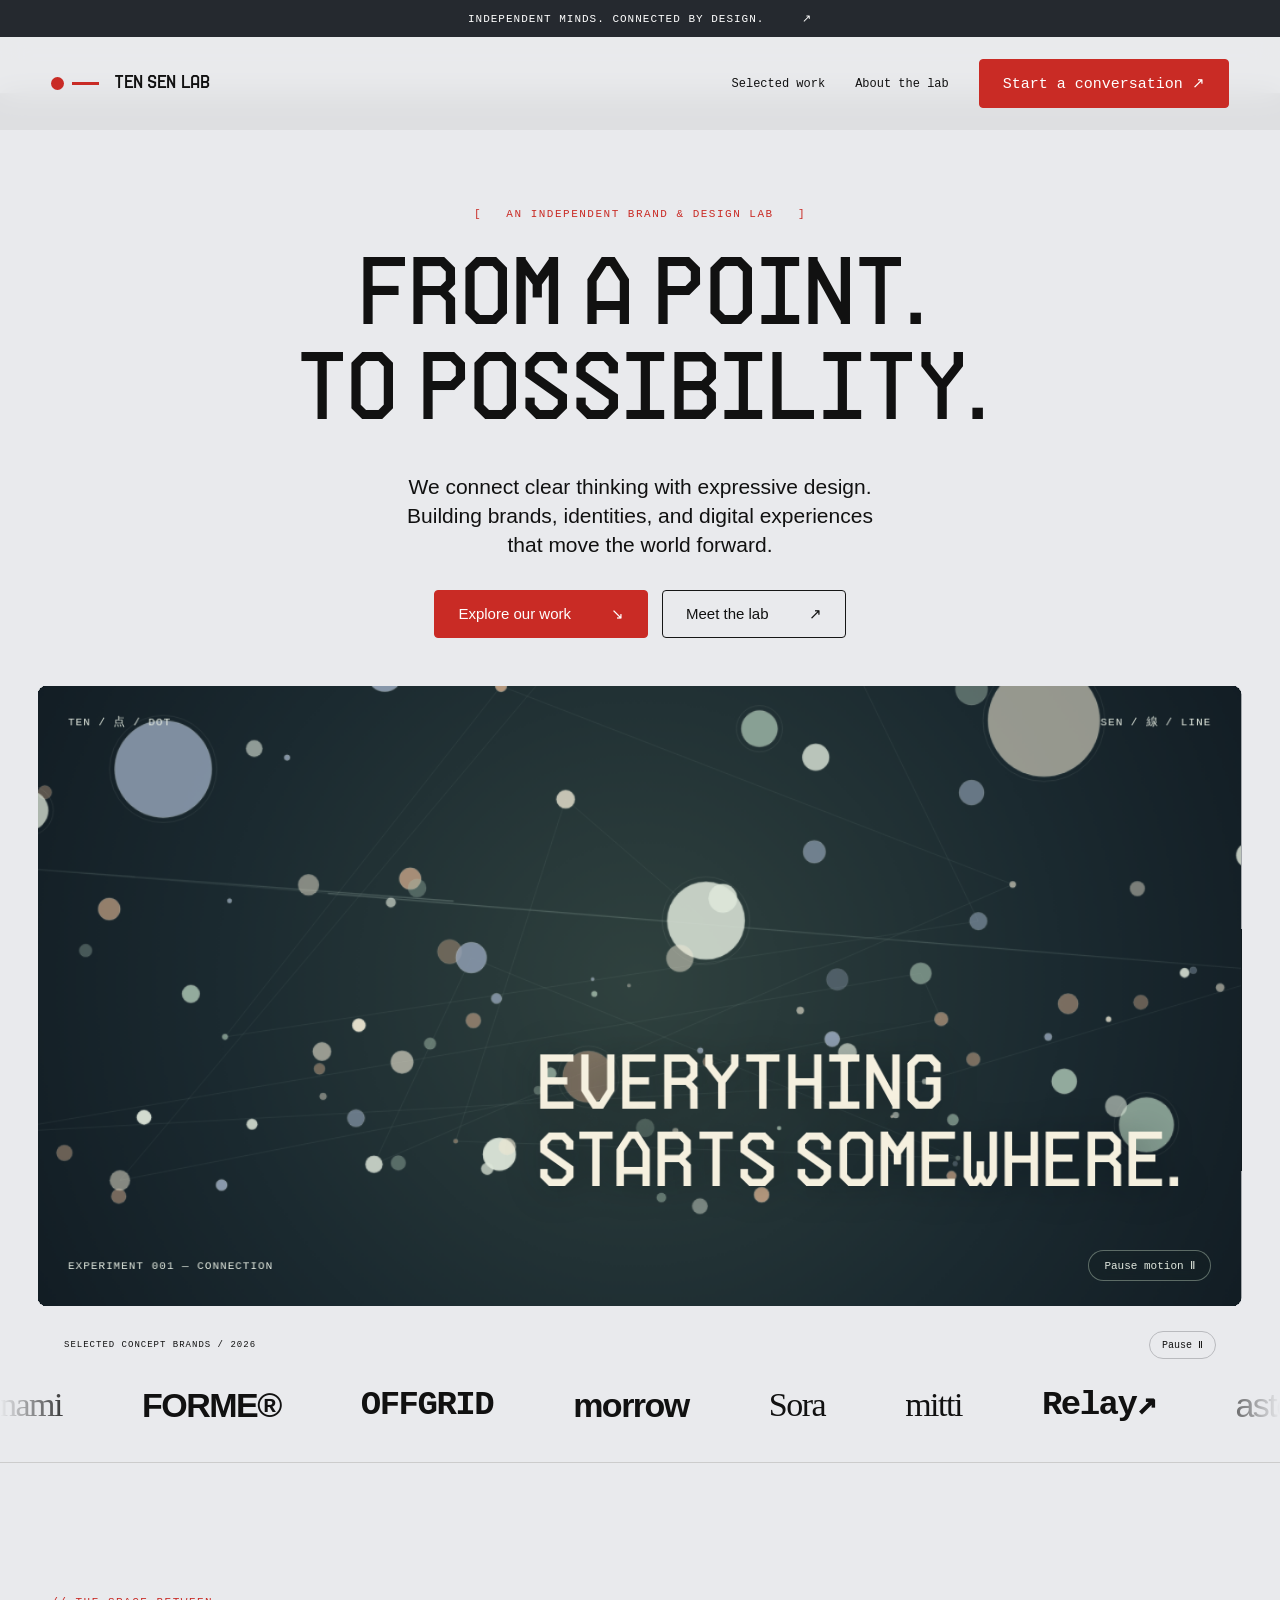
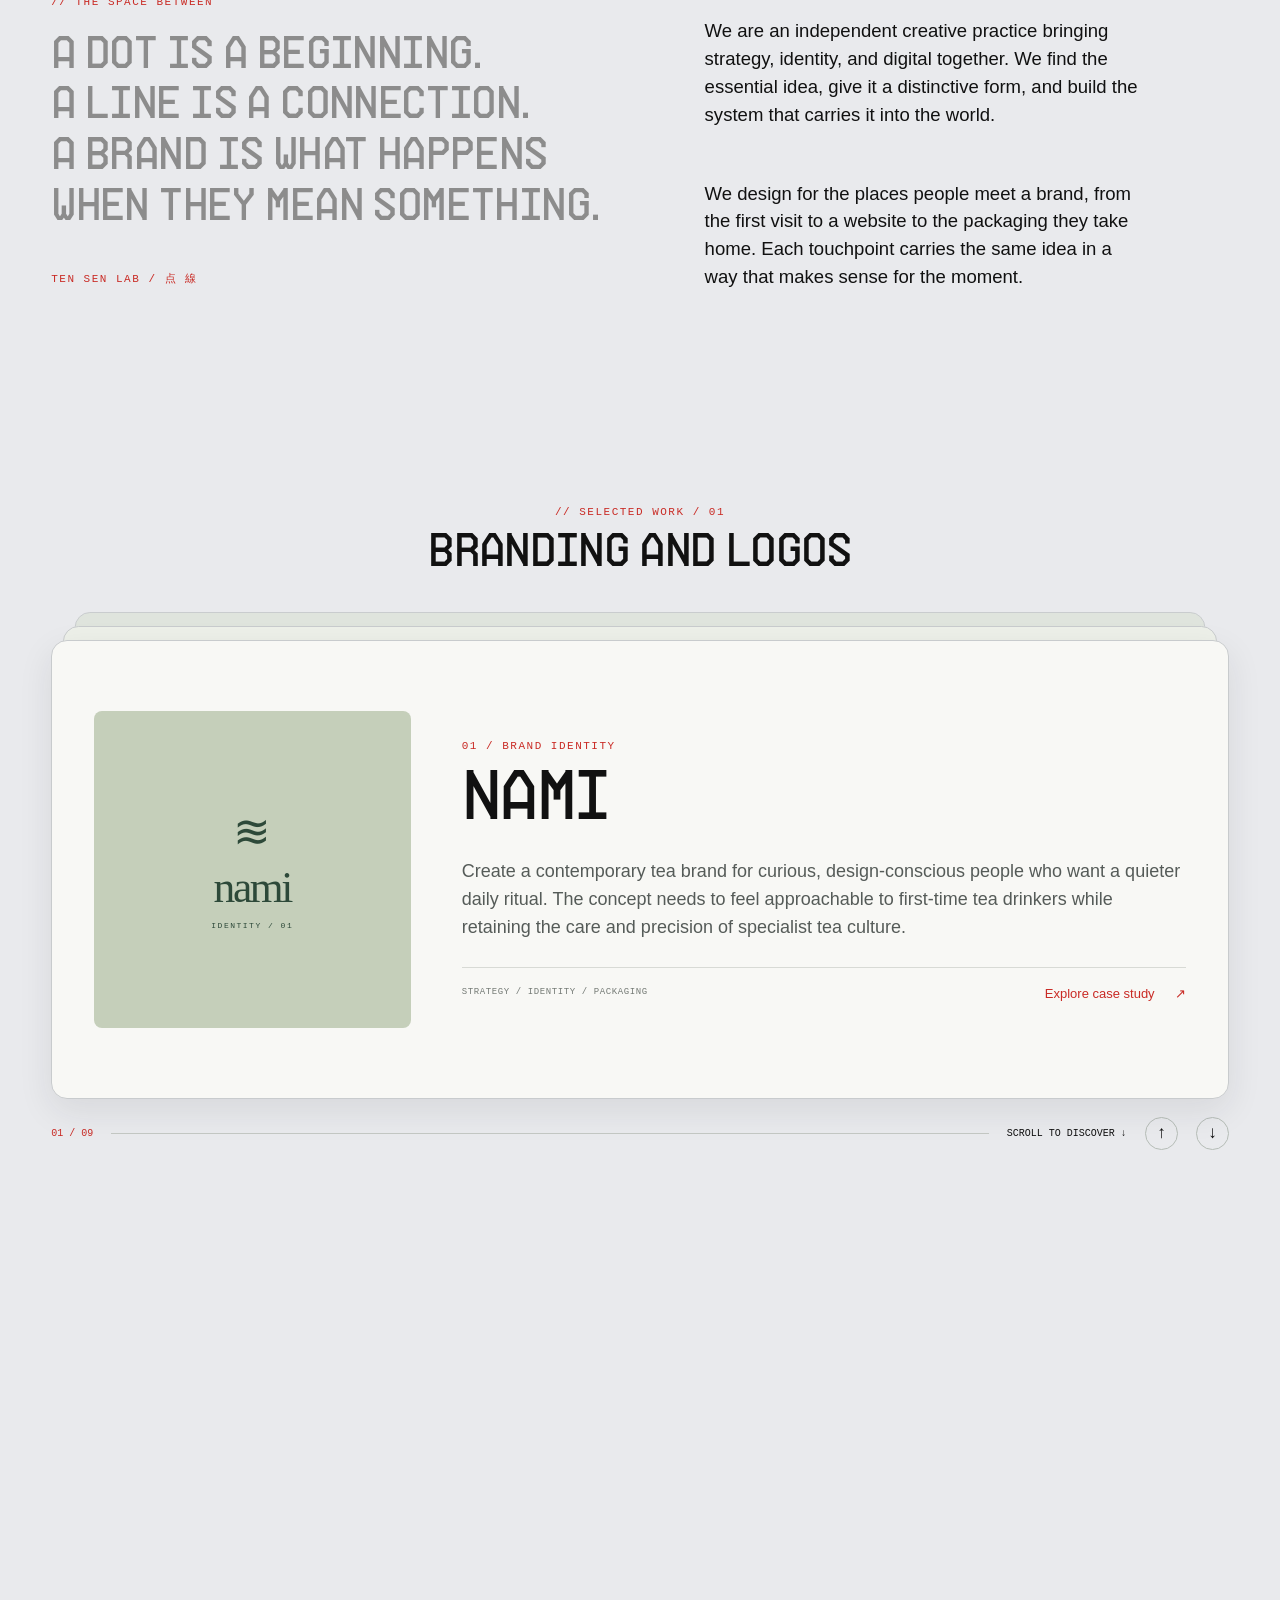
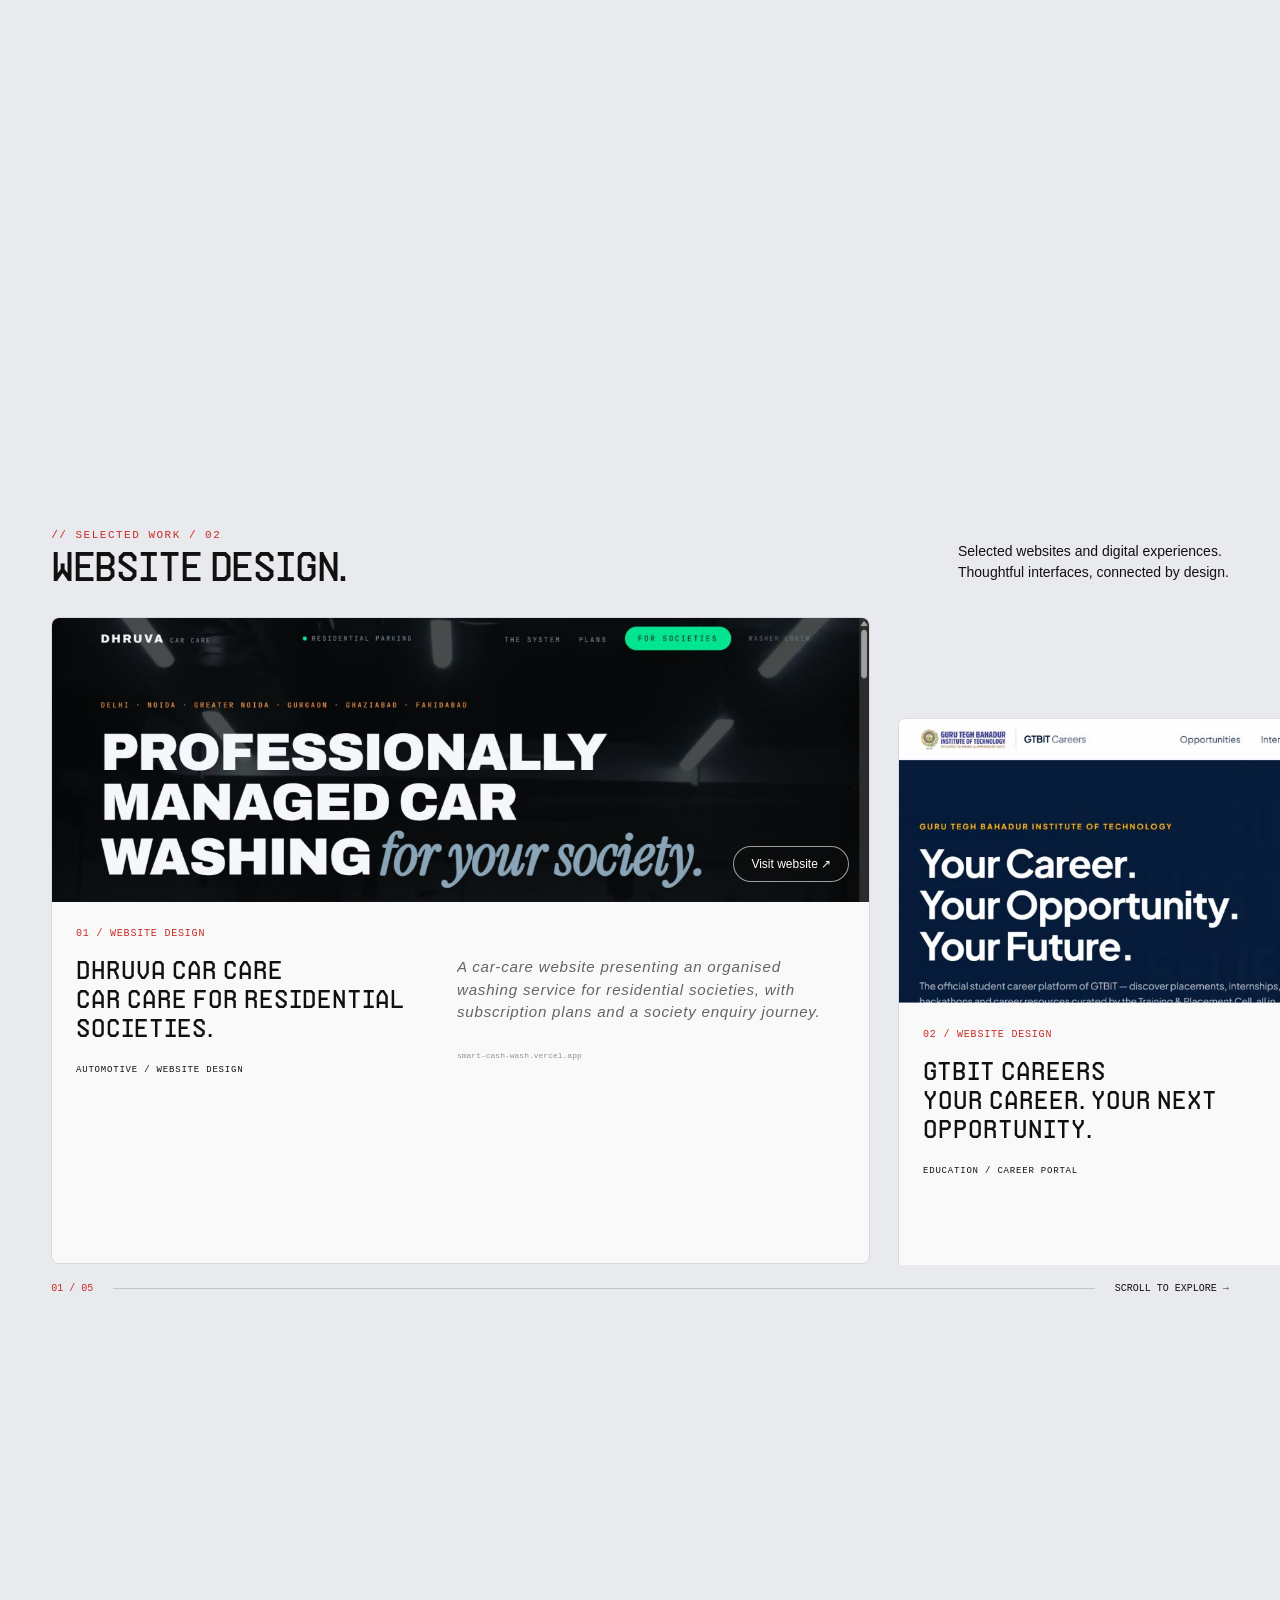
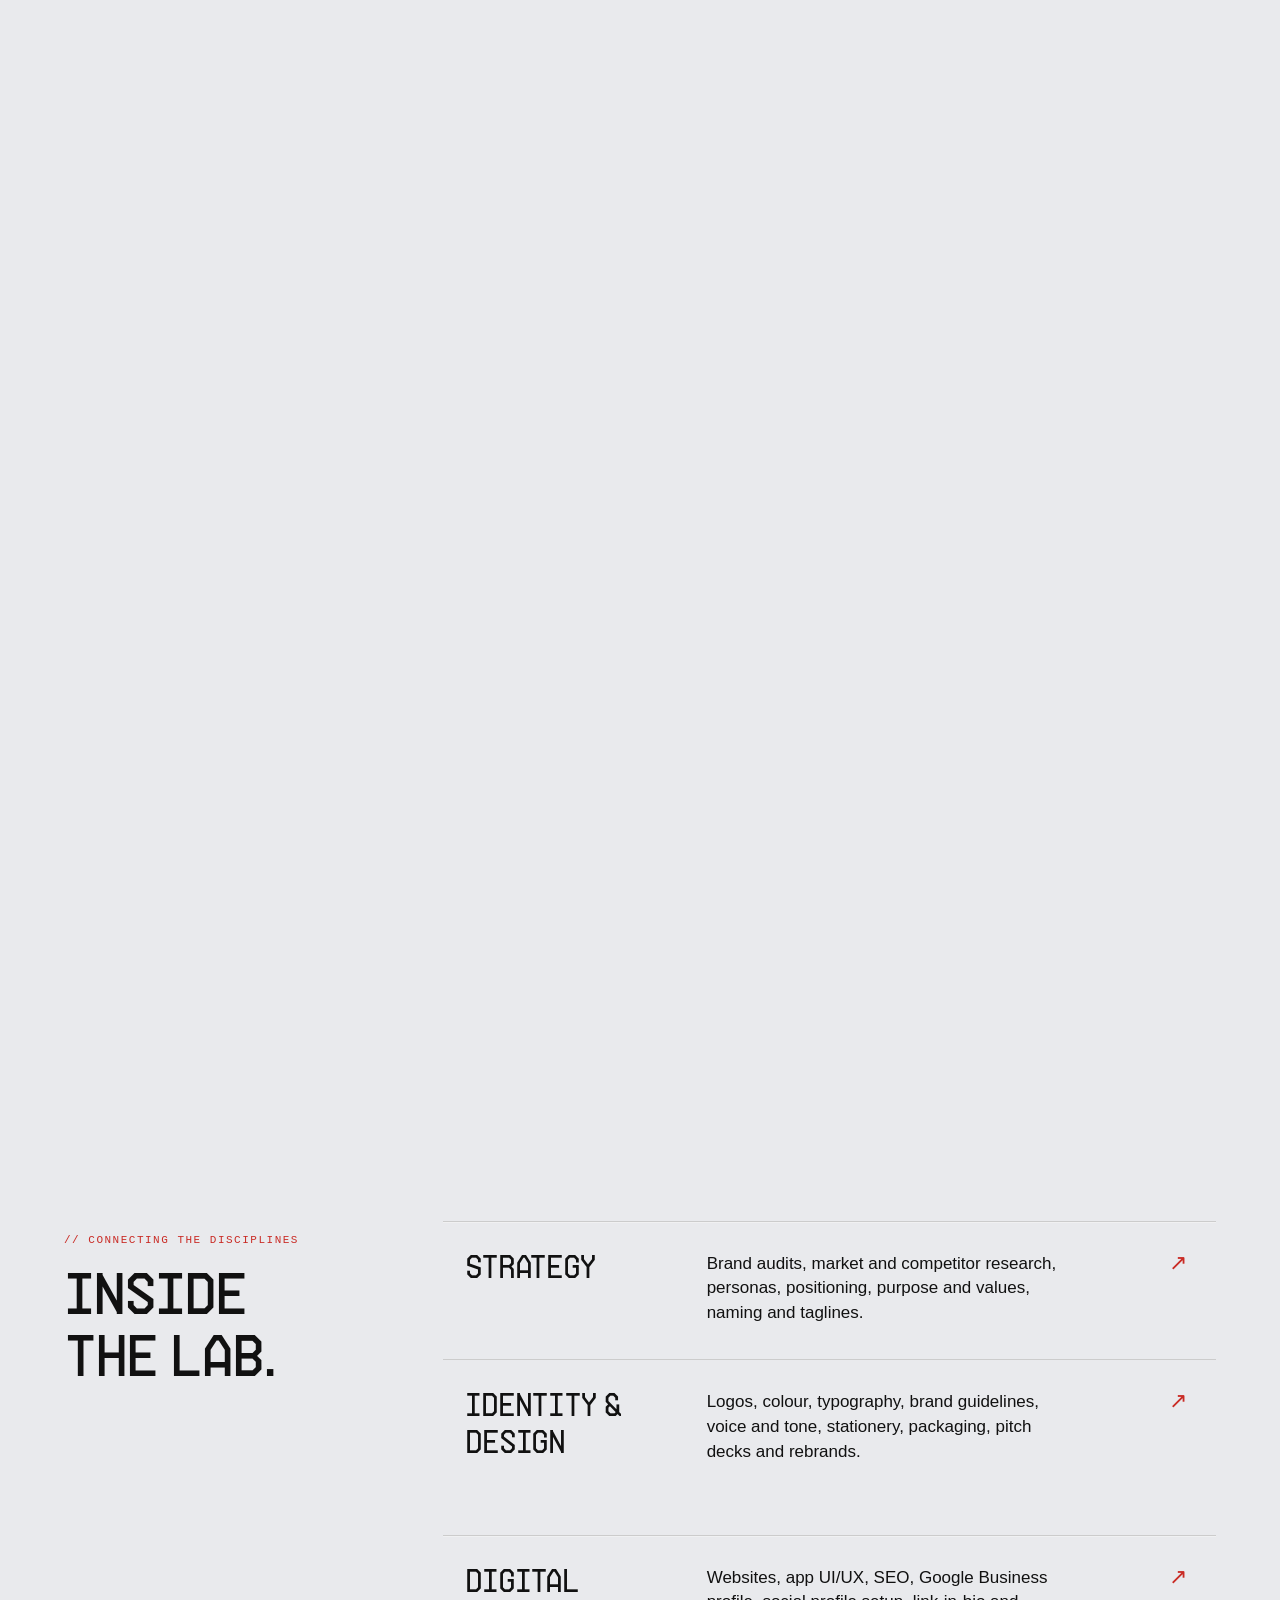
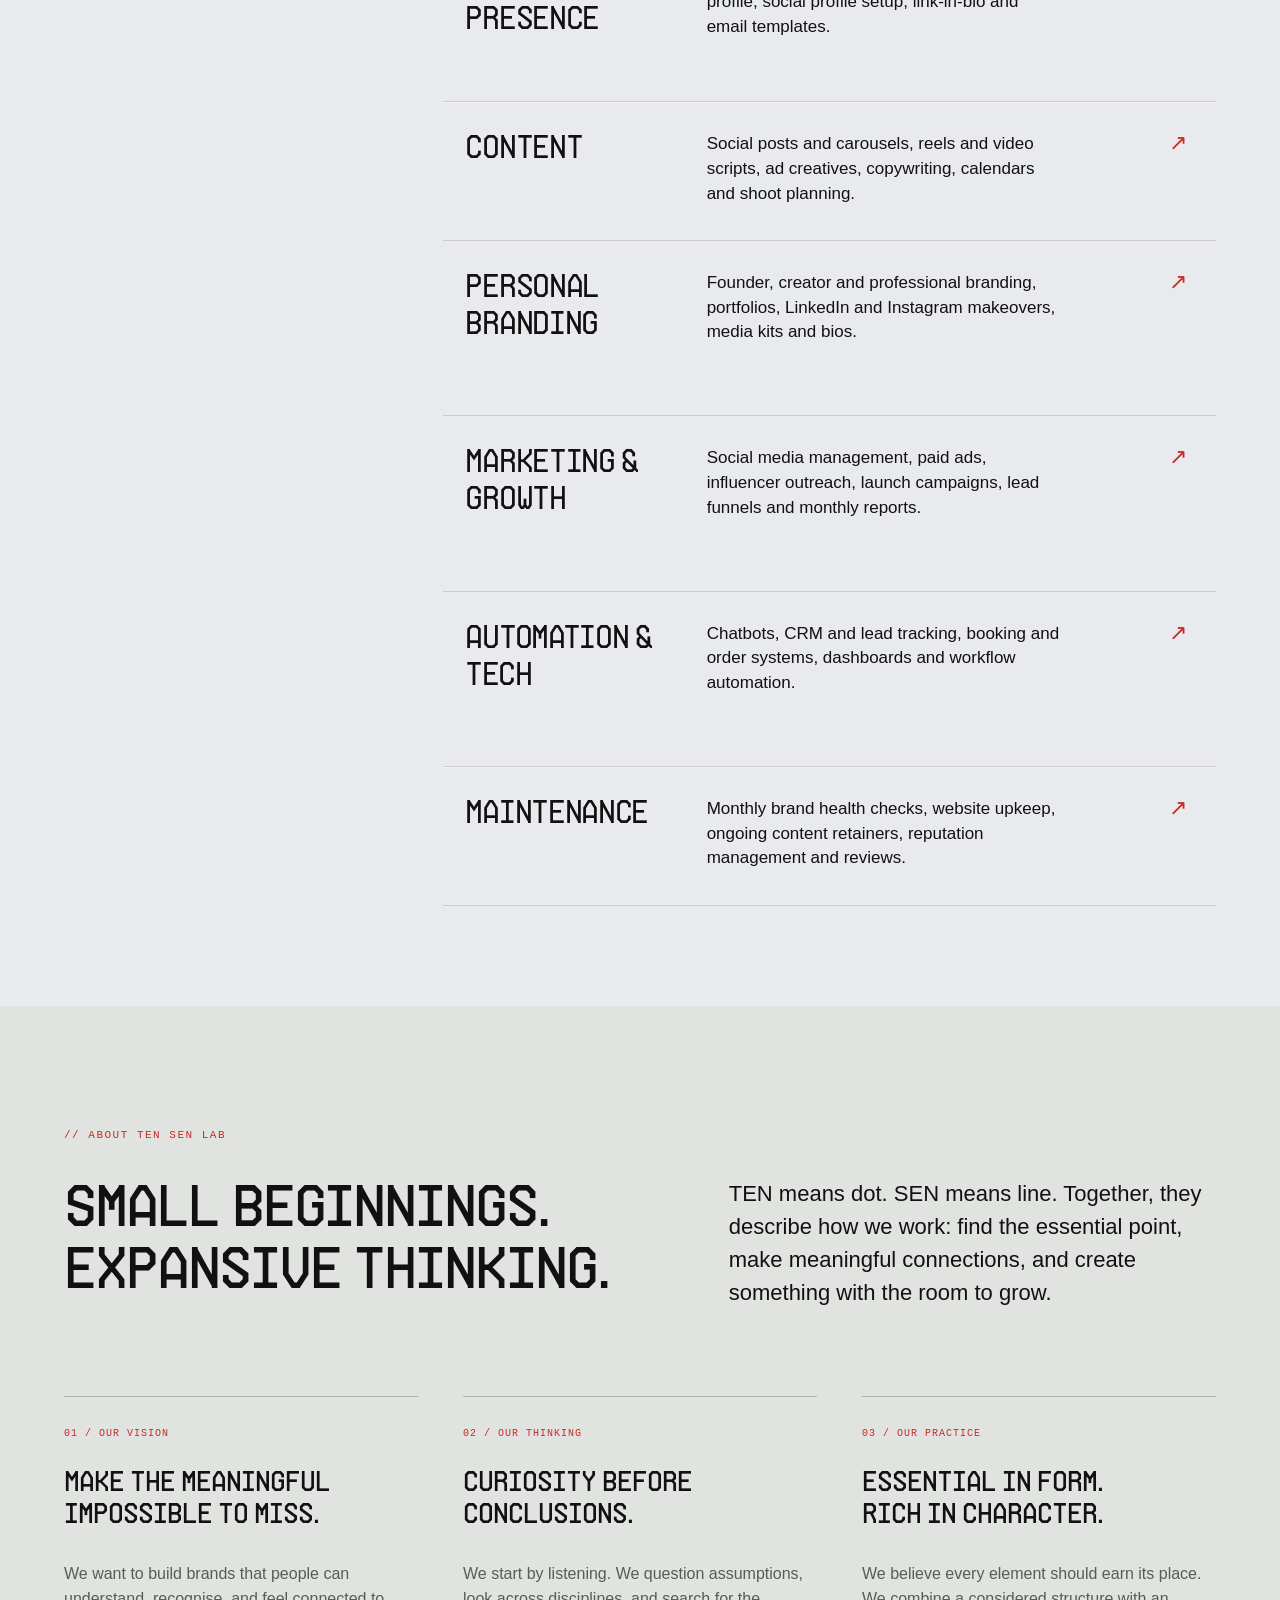
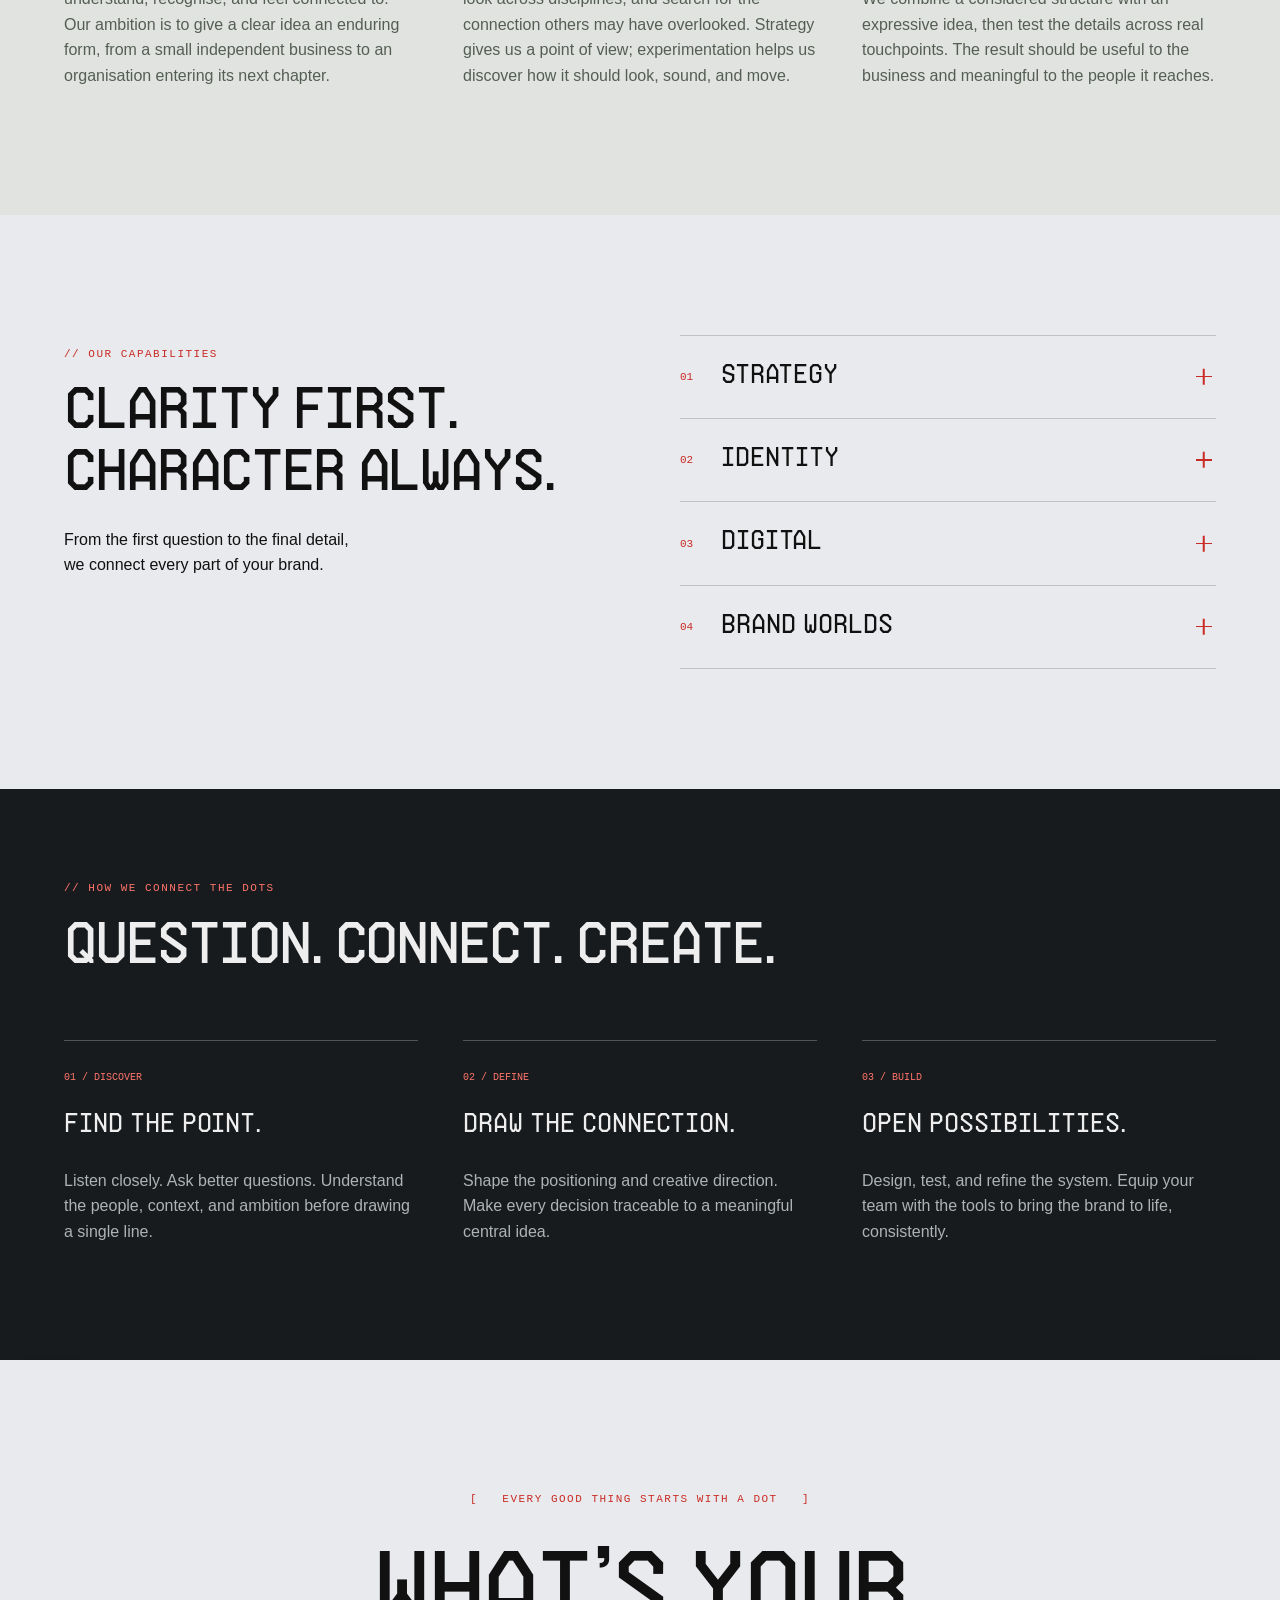
==== commit 80a3bbb3: "Move studio copy into a two-column layout" ====
--- a/index.html
+++ b/index.html
@@ -2,7 +2,17 @@
 <div class="announcement">INDEPENDENT MINDS. CONNECTED BY DESIGN. <span>↗</span></div><header><a class="logo" href="#" aria-label="TEN SEN LAB home"><i></i><b></b>TEN SEN LAB</a><nav><a href="#work">Selected work</a><a href="#studio">The studio</a><a class="button dark" href="#contact">Start a conversation ↗</a></nav><button class="menu" aria-label="Open menu" aria-expanded="false">☰</button></header><div id="menu" hidden><a href="#work">Work ↗</a><a href="#studio">Studio ↗</a><a href="#services">Capabilities ↗</a><a href="#contact">Let’s talk ↗</a></div>
 <main><section class="hero"><p class="eyebrow">[ &nbsp; AN INDEPENDENT BRAND & DESIGN LAB &nbsp; ]</p><h1>From a point.<br>To possibility.</h1><p class="intro">We connect clear thinking with expressive design.<br>Building brands, identities, and digital experiences<br class="desktop"> that move the world forward.</p><div class="actions"><a class="button dark" href="#work">Explore our work <span>↘</span></a><a class="button" href="#studio">Meet the lab <span>↗</span></a></div></section>
 <section class="reel" aria-label="Animated dot and line brand experiment"><div class="reel-top"><span>TEN / 点 / DOT</span><span>SEN / 線 / LINE</span></div><div class="orb"></div><div class="threads"></div><div class="reel-word">Everything<br>starts somewhere.</div><div class="reel-bottom"><span>EXPERIMENT 001 — CONNECTION</span><button id="motion">Pause motion Ⅱ</button></div></section><div class="brandstrip"><span>IDEAS BECOME IDENTITIES</span><strong>nami</strong><strong>FORME®</strong><strong>OFFGRID</strong><strong>morrow</strong><span>SELECTED CONCEPTS / 2026</span></div>
-<section id="studio" class="statement"><p class="eyebrow">// THE SPACE BETWEEN</p><h2>A dot is a beginning.<br>A line is a connection.<br><span>A brand is what happens<br>when they mean something.</span></h2><div class="split"><p class="eyebrow">TEN SEN LAB / 点 線</p><p>We are an independent creative practice bringing strategy, identity, and digital together. We find the essential idea, give it a distinctive form, and build the system that carries it into the world.</p></div></section>
+<section id="studio" class="statement">
+  <div class="statement-heading">
+    <p class="eyebrow">// THE SPACE BETWEEN</p>
+    <h2>A dot is a beginning.<br>A line is a connection.<br><span>A brand is what happens when they mean something.</span></h2>
+    <p class="eyebrow">TEN SEN LAB / 点 線</p>
+  </div>
+  <div class="statement-copy">
+    <p>We are an independent creative practice bringing strategy, identity, and digital together. We find the essential idea, give it a distinctive form, and build the system that carries it into the world.</p>
+    <p>We design for the places people meet a brand, from the first visit to a website to the packaging they take home. Each touchpoint carries the same idea in a way that makes sense for the moment.</p>
+  </div>
+</section>
 <section id="work" class="work"><div class="section-head"><div><p class="eyebrow">// SELECTED WORK</p><h2>Ideas out in the world.</h2></div><p>Different ambitions. One considered approach.<br>Explore four self-initiated brand concepts.</p></div><div class="filters" aria-label="Filter work"><button class="active" data-filter="all">All work [04]</button><button data-filter="identity">Brand identity</button><button data-filter="digital">Digital experiences</button></div><div id="projects"></div></section>
 <section id="services" class="services"><div><p class="eyebrow">// OUR CAPABILITIES</p><h2>Clarity first.<br>Character always.</h2><p>From the first question to the final detail,<br>we connect every part of your brand.</p></div><div><details><summary><span>01</span> Strategy <b>+</b></summary><p>Positioning, audience understanding, brand architecture, naming, and verbal identity. We turn a complex challenge into a clear direction.</p></details><details><summary><span>02</span> Identity <b>+</b></summary><p>Distinctive marks, typography, color, art direction, packaging, and motion. A flexible visual language built around your central idea.</p></details><details><summary><span>03</span> Digital <b>+</b></summary><p>Websites, digital products, interaction design, and development. Thoughtful experiences that turn a brand promise into something people can use.</p></details><details><summary><span>04</span> Brand worlds <b>+</b></summary><p>Campaign concepts, editorial systems, physical touchpoints, and launch toolkits. Consistent expression across every place your brand lives.</p></details></div></section>
 <section class="process"><p class="eyebrow">// HOW WE CONNECT THE DOTS</p><h2>Question. Connect. Create.</h2><div class="steps"><article><span>01 / DISCOVER</span><h3>Find the point.</h3><p>Listen closely. Ask better questions. Understand the people, context, and ambition before drawing a single line.</p></article><article><span>02 / DEFINE</span><h3>Draw the connection.</h3><p>Shape the positioning and creative direction. Make every decision traceable to a meaningful central idea.</p></article><article><span>03 / BUILD</span><h3>Open possibilities.</h3><p>Design, test, and refine the system. Equip your team with the tools to bring the brand to life, consistently.</p></article></div></section>
--- a/typography.css
+++ b/typography.css
@@ -9,3 +9,23 @@
 .footer-mark{font-weight:600;letter-spacing:-.045em;font-size:14vw}
 dialog .case-grid h3{font-family:var(--font-display);font-weight:500;font-size:15px;letter-spacing:0}
 .services summary>span,.services summary>b{font-family:monospace}
+
+.statement {
+  display: grid;
+  grid-template-columns: minmax(0, 1.1fr) minmax(0, 1fr);
+  align-items: start;
+  gap: clamp(32px, 6vw, 110px);
+  padding-inline: 4%;
+}
+.statement-heading h2 {
+  font-size: clamp(32px, 3.55vw, 62px);
+  line-height: 1.12;
+  max-width: none;
+}
+.statement-heading > .eyebrow:last-child { margin-top: 36px; }
+.statement-copy { display: grid; gap: clamp(24px, 4vw, 64px); padding-top: 34px; }
+.statement-copy p { margin: 0; max-width: 43ch; font-size: clamp(17px, 1.45vw, 24px); line-height: 1.5; }
+@media (max-width: 750px) {
+  .statement { grid-template-columns: minmax(0, 1fr); gap: 24px; padding-inline: 5%; }
+  .statement-copy { padding-top: 0; }
+}
--- a/website-cards.css
+++ b/website-cards.css
@@ -27,3 +27,5 @@
 /* Website previews fill their image panel without a surrounding mockup mat. */
 #website-work .work-slide .art{padding:0;margin:0;align-items:stretch}
 #website-work .work-slide .browser-mock{width:100%;height:100%;align-self:stretch;border-radius:0;box-shadow:none;flex:1 1 auto;transform:none!important}
+
+#website-work .featured-website{padding:0;background:#fff} #website-work .website-preview{display:block;width:100%;height:100%;object-fit:cover;object-position:top;transform:none}
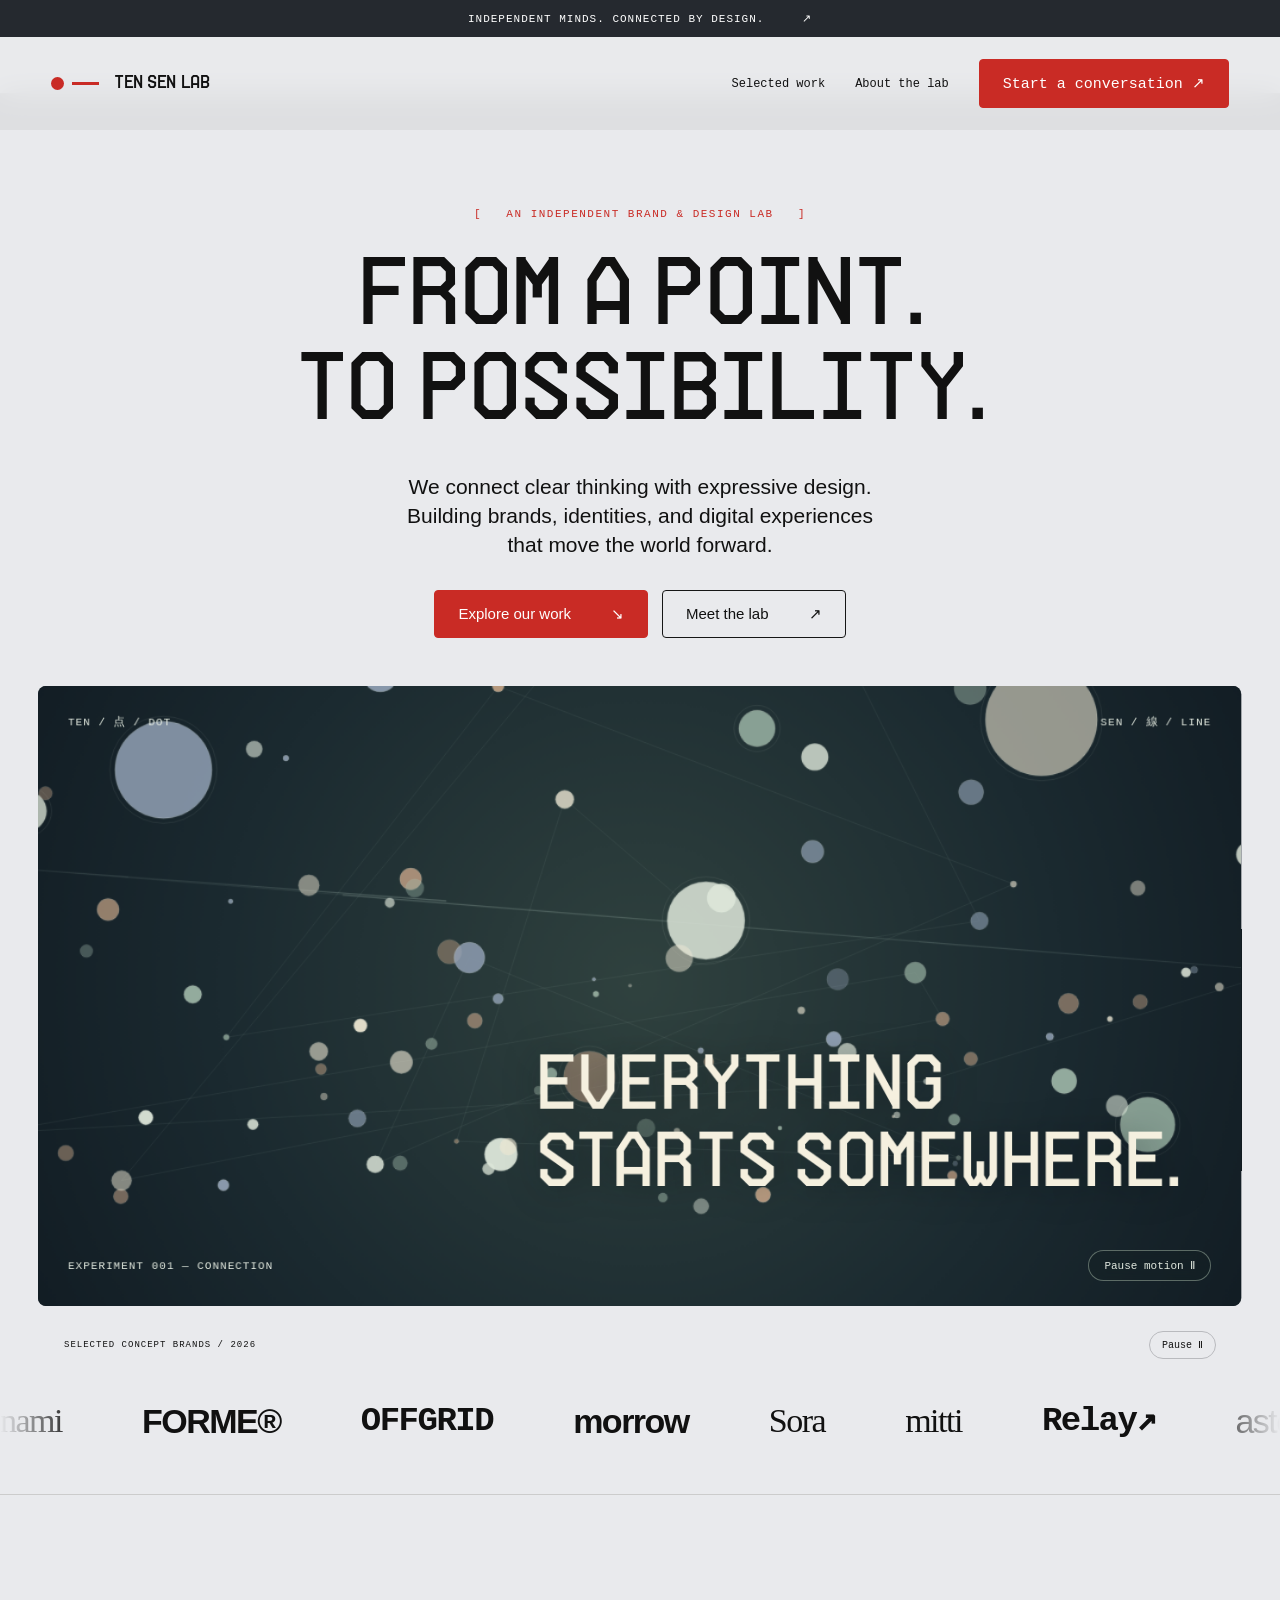
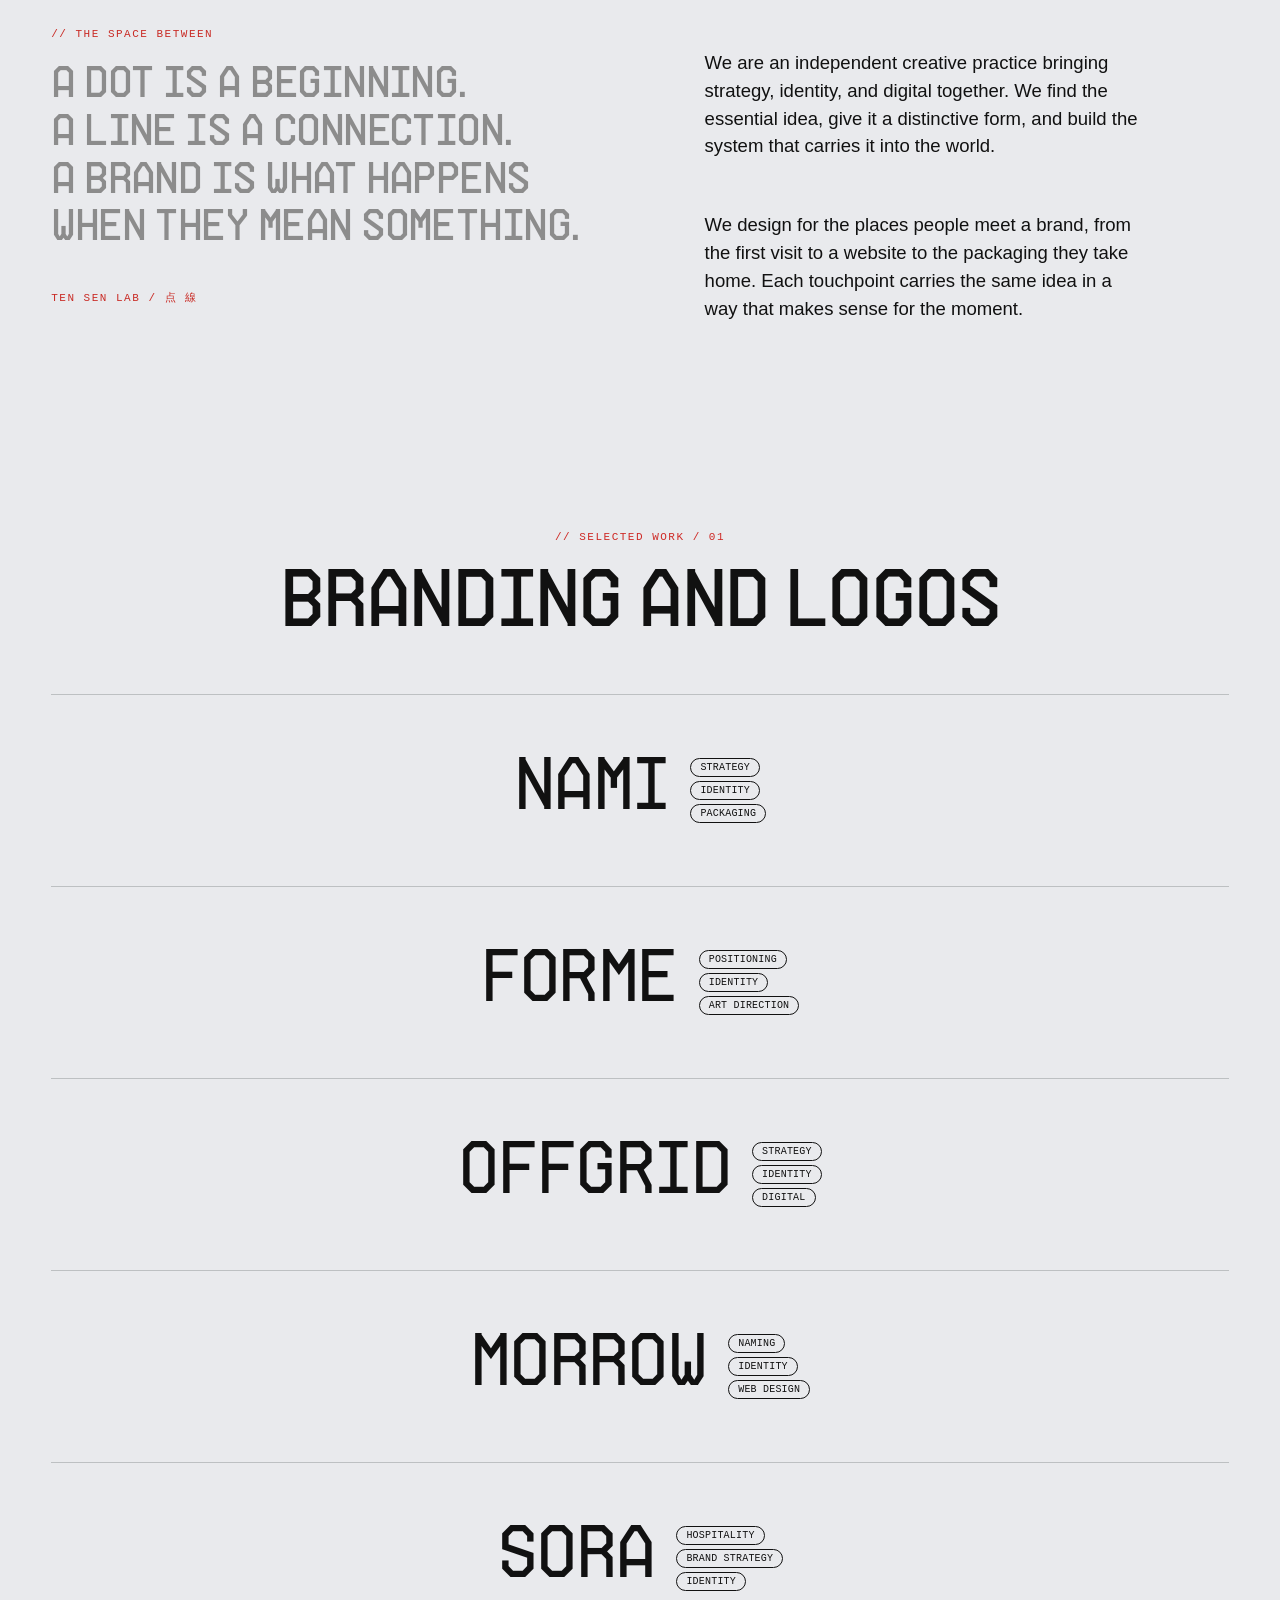
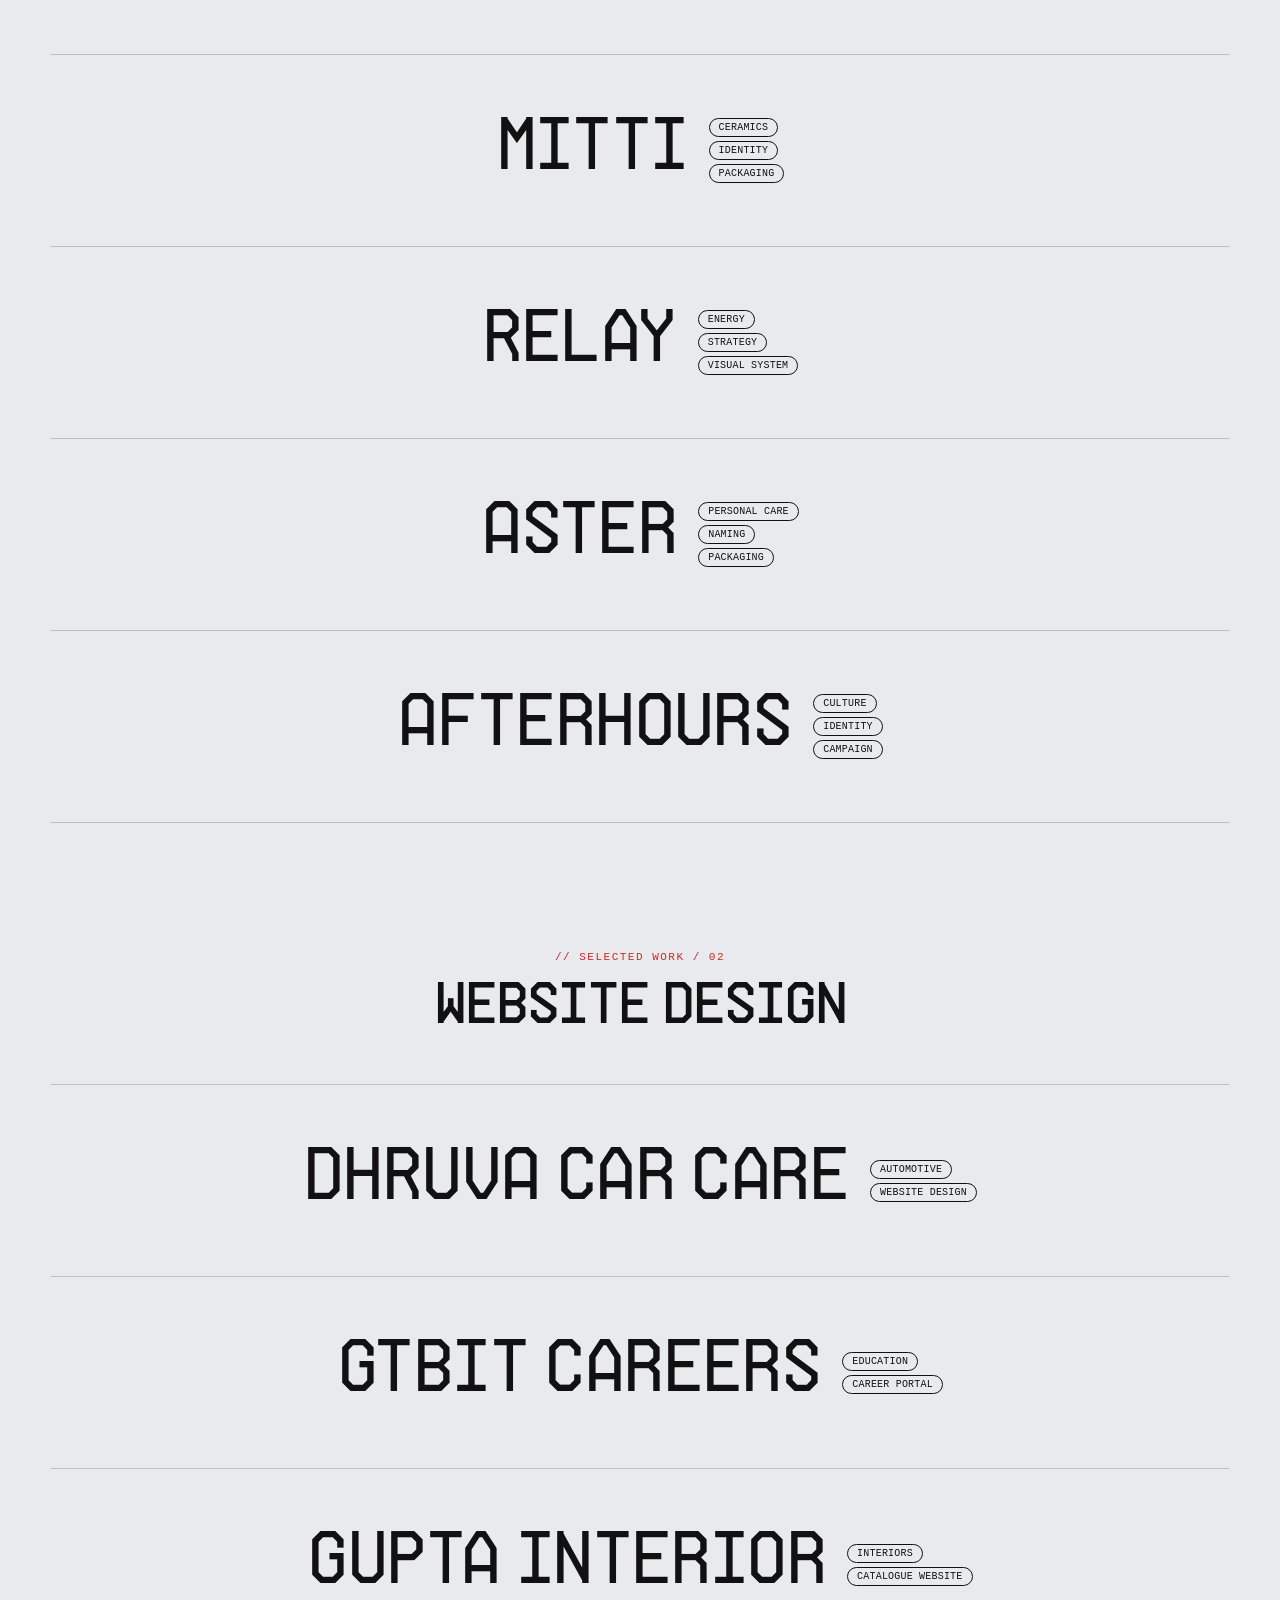
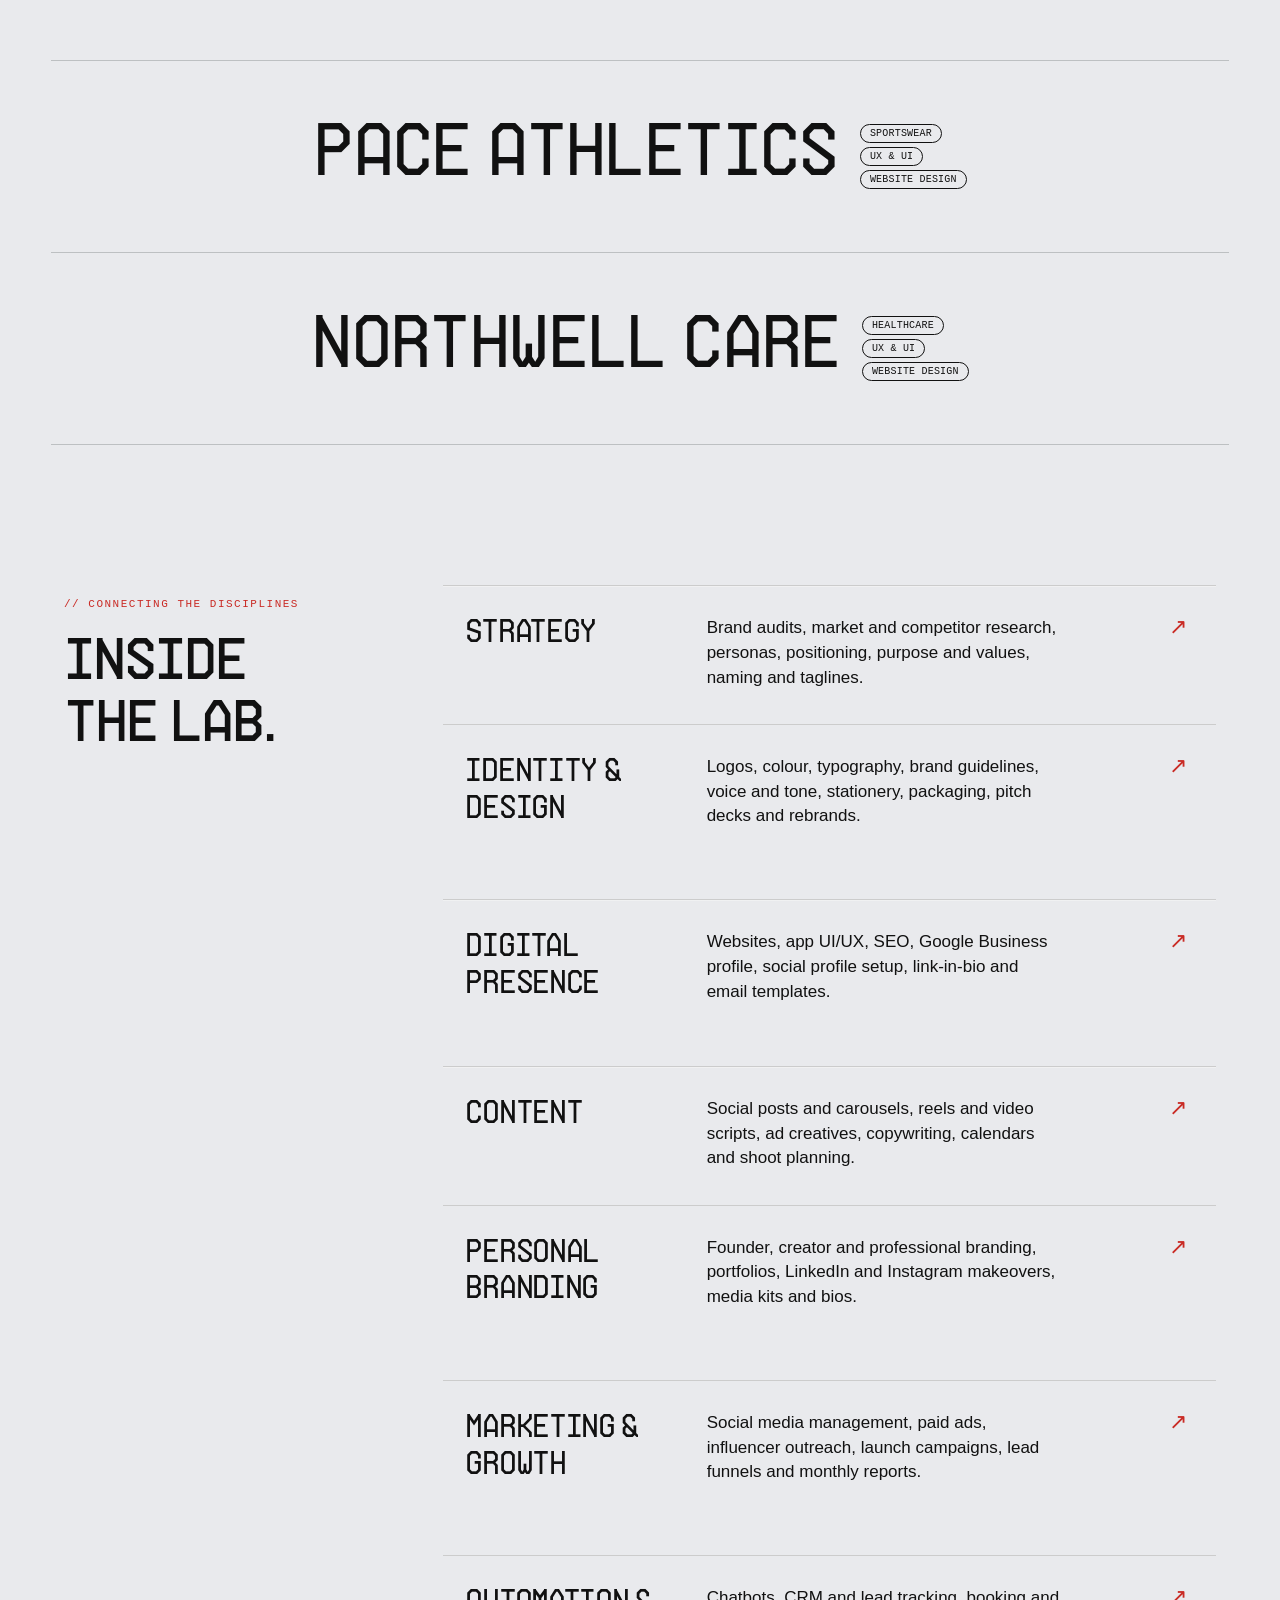
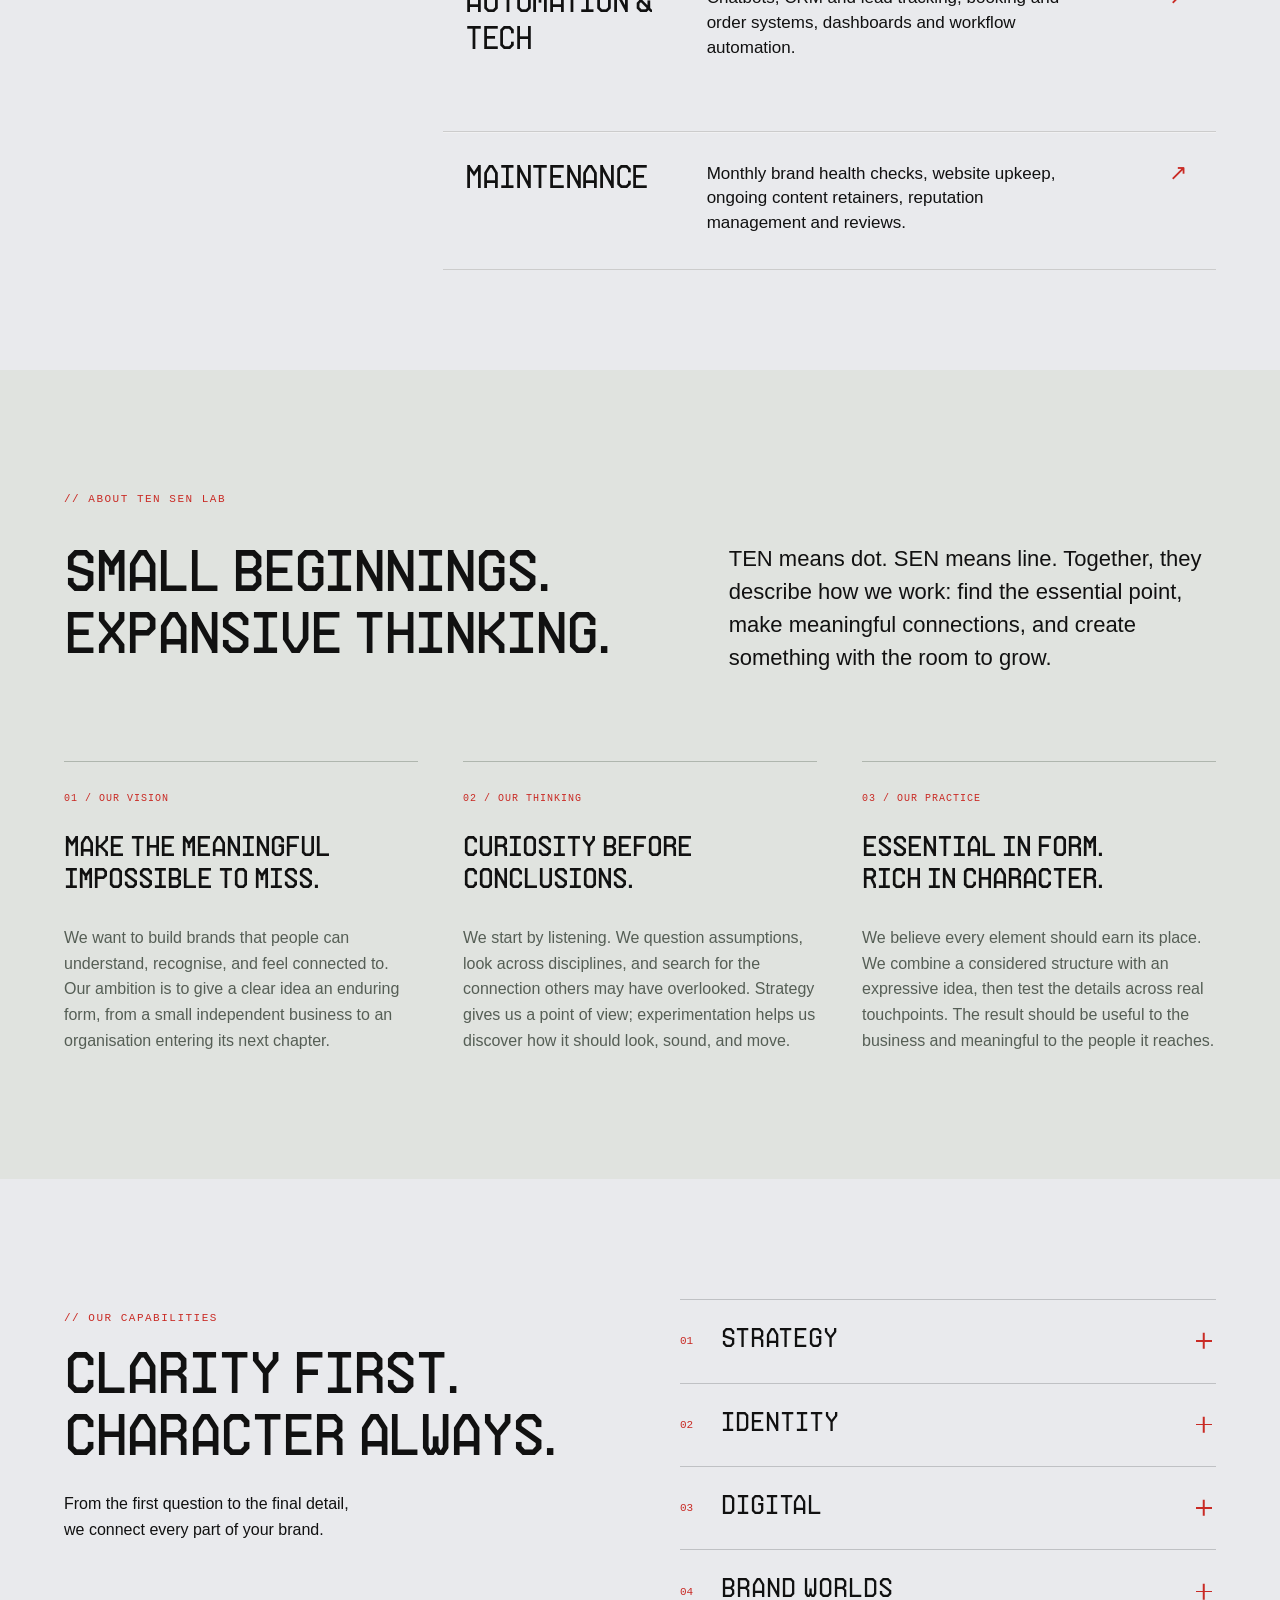
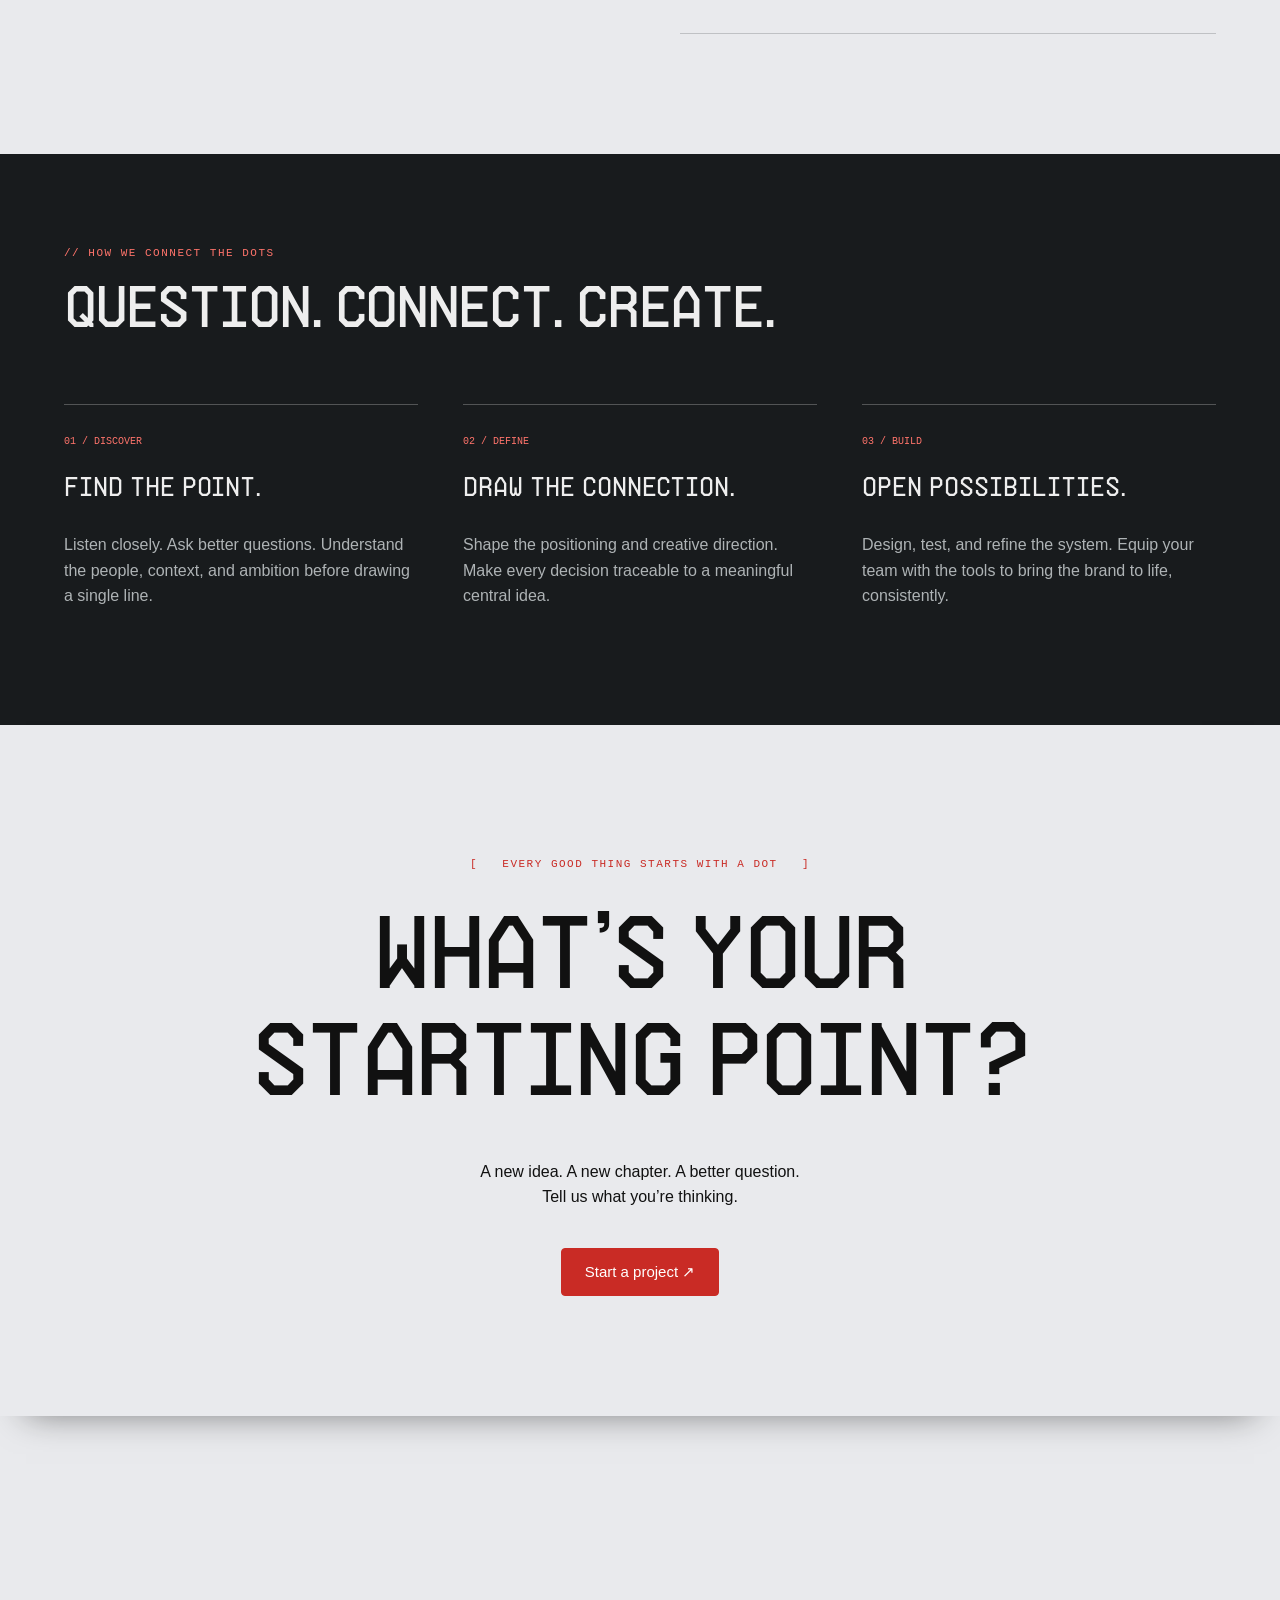
==== commit 31855c1c: "Update portfolio with responsive hover reveals and matching website previews" ====
--- a/index.html
+++ b/index.html
@@ -1,4 +1,4 @@
-<!doctype html><html lang="en"><head><meta charset="utf-8"><meta name="viewport" content="width=device-width,initial-scale=1"><title>TEN SEN LAB — From a point to possibility.</title><meta name="description" content="TEN SEN LAB is an independent brand and design studio. Strategy, identities and digital experiences."><link href="https://api.fontshare.com/v2/css?f[]=switzer@400,500,600,700&display=swap" rel="stylesheet"><link rel="stylesheet" href="style.css"><link rel="stylesheet" href="motion.css"><link rel="stylesheet" href="galaxy.css"><link rel="stylesheet" href="portfolio.css"><link rel="stylesheet" href="accent.css"><link rel="preload" href="fonts/ArchimotoV00-Medium.otf" as="font" type="font/otf" crossorigin><link rel="stylesheet" href="typography.css"><link rel="stylesheet" href="refinements.css"><link rel="stylesheet" href="branding-stack.css"><link rel="stylesheet" href="website-cards.css"><link rel="stylesheet" href="hero-scroll.css"><link rel="stylesheet" href="capabilities.css"><link rel="stylesheet" href="lab-motion.css"><style>.face-intro{position:fixed;inset:0;width:100%;height:100%;z-index:99999;cursor:pointer}</style></head><body><script src="face-intro.js"></script>
+<!doctype html><html lang="en"><head><meta charset="utf-8"><meta name="viewport" content="width=device-width,initial-scale=1"><title>TEN SEN LAB — From a point to possibility.</title><meta name="description" content="TEN SEN LAB is an independent brand and design studio. Strategy, identities and digital experiences."><link href="https://api.fontshare.com/v2/css?f[]=switzer@400,500,600,700&display=swap" rel="stylesheet"><link rel="stylesheet" href="style.css"><link rel="stylesheet" href="motion.css"><link rel="stylesheet" href="galaxy.css"><link rel="stylesheet" href="portfolio.css"><link rel="stylesheet" href="accent.css"><link rel="preload" href="fonts/ArchimotoV00-Medium.otf" as="font" type="font/otf" crossorigin><link rel="stylesheet" href="typography.css"><link rel="stylesheet" href="refinements.css"><link rel="stylesheet" href="branding-stack.css"><link rel="stylesheet" href="website-cards.css"><link rel="stylesheet" href="hero-scroll.css"><link rel="stylesheet" href="capabilities.css"><link rel="stylesheet" href="lab-motion.css"><link rel="stylesheet" href="work-reveal.css"><style>.face-intro{position:fixed;inset:0;width:100%;height:100%;z-index:99999;cursor:pointer}</style></head><body><script src="face-intro.js"></script>
 <div class="announcement">INDEPENDENT MINDS. CONNECTED BY DESIGN. <span>↗</span></div><header><a class="logo" href="#" aria-label="TEN SEN LAB home"><i></i><b></b>TEN SEN LAB</a><nav><a href="#work">Selected work</a><a href="#studio">The studio</a><a class="button dark" href="#contact">Start a conversation ↗</a></nav><button class="menu" aria-label="Open menu" aria-expanded="false">☰</button></header><div id="menu" hidden><a href="#work">Work ↗</a><a href="#studio">Studio ↗</a><a href="#services">Capabilities ↗</a><a href="#contact">Let’s talk ↗</a></div>
 <main><section class="hero"><p class="eyebrow">[ &nbsp; AN INDEPENDENT BRAND & DESIGN LAB &nbsp; ]</p><h1>From a point.<br>To possibility.</h1><p class="intro">We connect clear thinking with expressive design.<br>Building brands, identities, and digital experiences<br class="desktop"> that move the world forward.</p><div class="actions"><a class="button dark" href="#work">Explore our work <span>↘</span></a><a class="button" href="#studio">Meet the lab <span>↗</span></a></div></section>
 <section class="reel" aria-label="Animated dot and line brand experiment"><div class="reel-top"><span>TEN / 点 / DOT</span><span>SEN / 線 / LINE</span></div><div class="orb"></div><div class="threads"></div><div class="reel-word">Everything<br>starts somewhere.</div><div class="reel-bottom"><span>EXPERIMENT 001 — CONNECTION</span><button id="motion">Pause motion Ⅱ</button></div></section><div class="brandstrip"><span>IDEAS BECOME IDENTITIES</span><strong>nami</strong><strong>FORME®</strong><strong>OFFGRID</strong><strong>morrow</strong><span>SELECTED CONCEPTS / 2026</span></div>
@@ -17,7 +17,7 @@
 <section id="services" class="services"><div><p class="eyebrow">// OUR CAPABILITIES</p><h2>Clarity first.<br>Character always.</h2><p>From the first question to the final detail,<br>we connect every part of your brand.</p></div><div><details><summary><span>01</span> Strategy <b>+</b></summary><p>Positioning, audience understanding, brand architecture, naming, and verbal identity. We turn a complex challenge into a clear direction.</p></details><details><summary><span>02</span> Identity <b>+</b></summary><p>Distinctive marks, typography, color, art direction, packaging, and motion. A flexible visual language built around your central idea.</p></details><details><summary><span>03</span> Digital <b>+</b></summary><p>Websites, digital products, interaction design, and development. Thoughtful experiences that turn a brand promise into something people can use.</p></details><details><summary><span>04</span> Brand worlds <b>+</b></summary><p>Campaign concepts, editorial systems, physical touchpoints, and launch toolkits. Consistent expression across every place your brand lives.</p></details></div></section>
 <section class="process"><p class="eyebrow">// HOW WE CONNECT THE DOTS</p><h2>Question. Connect. Create.</h2><div class="steps"><article><span>01 / DISCOVER</span><h3>Find the point.</h3><p>Listen closely. Ask better questions. Understand the people, context, and ambition before drawing a single line.</p></article><article><span>02 / DEFINE</span><h3>Draw the connection.</h3><p>Shape the positioning and creative direction. Make every decision traceable to a meaningful central idea.</p></article><article><span>03 / BUILD</span><h3>Open possibilities.</h3><p>Design, test, and refine the system. Equip your team with the tools to bring the brand to life, consistently.</p></article></div></section>
 <section id="contact" class="contact"><p class="eyebrow">[ &nbsp; EVERY GOOD THING STARTS WITH A DOT &nbsp; ]</p><h2>What’s your<br>starting point?</h2><p>A new idea. A new chapter. A better question.<br>Tell us what you’re thinking.</p><button class="button dark" id="enquire">Start a project ↗</button><div id="enquiry" hidden><label>Your project brief<textarea id="brief" placeholder="Tell us about your brand, your ambition, and the challenge…" rows="4"></textarea></label><button class="button" id="download">Download enquiry brief ↓</button><p class="small">Preview mode: download your brief to share with the studio. Contact details will be added in the next revision.</p></div></section></main>
-<footer><div class="footer-top"><a class="logo" href="#"><i></i><b></b>TEN SEN LAB</a><p>Independent thinking.<br>Connected by design.</p><a href="#work">Work ↗</a><a href="#studio">Studio ↗</a><a href="#contact">Contact ↗</a></div><div class="footer-mark">TEN SEN LAB<span>®</span></div><div class="legal"><span>© 2026 TEN SEN LAB</span><span>DOT → LINE → POSSIBILITY</span><span>Portfolio preview · Concept projects</span></div></footer><dialog id="case"><button id="close" aria-label="Close case study">Close ×</button><div id="case-content"></div></dialog><script src="app.js"></script><script src="portfolio.js"></script><script src="work-sections.js"></script><script src="vendor/gsap.min.js"></script><script src="vendor/ScrollTrigger.min.js"></script><script src="branding-stack.js"></script><script src="motion.js"></script><script src="galaxy.js"></script><script src="refinements.js"></script><script src="hero-scroll.js"></script><script src="capabilities.js"></script></body></html>
+<footer><div class="footer-top"><a class="logo" href="#"><i></i><b></b>TEN SEN LAB</a><p>Independent thinking.<br>Connected by design.</p><a href="#work">Work ↗</a><a href="#studio">Studio ↗</a><a href="#contact">Contact ↗</a></div><div class="footer-mark">TEN SEN LAB<span>®</span></div><div class="legal"><span>© 2026 TEN SEN LAB</span><span>DOT → LINE → POSSIBILITY</span><span>Portfolio preview · Concept projects</span></div></footer><dialog id="case"><button id="close" aria-label="Close case study">Close ×</button><div id="case-content"></div></dialog><script src="app.js"></script><script src="portfolio.js"></script><script src="work-reveal.js"></script><script src="vendor/gsap.min.js"></script><script src="vendor/ScrollTrigger.min.js"></script><script src="motion.js"></script><script src="galaxy.js"></script><script src="refinements.js"></script><script src="hero-scroll.js"></script><script src="capabilities.js"></script></body></html>
 
 
 
@@ -25,3 +25,4 @@
 
 
 
+
--- a/typography.css
+++ b/typography.css
@@ -18,14 +18,37 @@
   padding-inline: 4%;
 }
 .statement-heading h2 {
-  font-size: clamp(32px, 3.55vw, 62px);
-  line-height: 1.12;
+  font-size: clamp(30px, 3.45vw, 60px);
+  line-height: 1.08;
   max-width: none;
+  overflow-wrap: anywhere;
 }
 .statement-heading > .eyebrow:last-child { margin-top: 36px; }
 .statement-copy { display: grid; gap: clamp(24px, 4vw, 64px); padding-top: 34px; }
 .statement-copy p { margin: 0; max-width: 43ch; font-size: clamp(17px, 1.45vw, 24px); line-height: 1.5; }
 @media (max-width: 750px) {
   .statement { grid-template-columns: minmax(0, 1fr); gap: 24px; padding-inline: 5%; }
+  .statement-heading h2 { font-size: clamp(30px, 7.6vw, 52px); }
   .statement-copy { padding-top: 0; }
 }
+
+/* Shared display size for the two portfolio sections. */
+#branding-title,
+#website-work-title {
+  font-size: clamp(38px, 7.5vw, 128px);
+  line-height: 1.02;
+  text-wrap: balance;
+}
+@media (min-width: 992px) and (max-height: 750px) {
+  #branding-title,
+  #website-work-title { font-size: clamp(48px, min(7.5vw, 14vh), 128px); }
+}
+
+#website-work .section-head {
+  display: grid;
+  justify-content: stretch;
+  justify-items: center;
+  gap: 8px;
+  text-align: center;
+}
+#website-work .section-head > p { margin: 0; }
--- a/branding-stack.css
+++ b/branding-stack.css
@@ -11,3 +11,11 @@
  .notebook-flip .branding-card{transform-origin:50% 100%;backface-visibility:hidden;will-change:transform;box-shadow:0 12px 35px #1d252917}
  .notebook-flip .branding-card::after{content:"";position:absolute;inset:0;border-radius:inherit;pointer-events:none;background:linear-gradient(to top,rgba(12,19,27,var(--page-shade,0)),transparent 85%)}
 }
+
+.branding-heading h2 {
+  font-size: clamp(34px, 6.2vw, 108px);
+  text-wrap: balance;
+}
+@media (min-width: 992px) and (max-height: 750px) {
+  .branding-heading h2 { font-size: clamp(38px, min(6.2vw, 12vh), 108px); }
+}
--- a/website-cards.css
+++ b/website-cards.css
@@ -5,10 +5,12 @@
  #website-work .work-viewport{flex:1;min-height:0;flex-shrink:1;overflow:hidden}
  #website-work .project-track{height:100%;align-items:flex-start;padding-right:28px}
  #website-work .work-slide{width:clamp(620px,64vw,1000px);flex:0 0 clamp(620px,64vw,1000px);height:100%;display:flex;flex-direction:column;will-change:transform;border-radius:8px;text-align:left;transition:none;transform-origin:center center}
- #website-work .work-slide .art{width:100%;flex:0 0 44%;height:44%;min-height:0}
- #website-work .work-card-body{flex:1;min-height:0;width:100%;grid-template-columns:1fr 1.1fr;padding:24px;gap:28px;align-content:start}
- #website-work .work-card-body h3{font-size:clamp(23px,2vw,31px);line-height:1.14;margin:16px 0 18px}
- #website-work .work-card-body .work-card-brief>p{font:italic clamp(14px,1.18vw,17px)/1.5 Switzer,Arial;margin:30px 0 20px;-webkit-line-clamp:8}
+ #website-work .work-slide .art{width:100%;flex:0 0 78%;height:78%;min-height:0}
+ #website-work .work-card-body{flex:1;min-height:0;width:100%;grid-template-columns:1fr 1.1fr;padding:8px 24px 14px;gap:20px;align-content:start;overflow:hidden}
+ #website-work .work-card-body .eyebrow{margin:0}
+ #website-work .work-card-body h3{font-size:clamp(18px,1.6vw,25px);line-height:1.1;margin:6px 0 8px}
+ #website-work .work-card-body>div>p:last-child{font-size:9px;margin:0}
+ #website-work .work-card-body .work-card-brief>p{font:italic clamp(12px,1vw,14px)/1.4 Switzer,Arial;margin:4px 0 6px;-webkit-line-clamp:3}
  #website-work .work-card-brief>span{font-size:8px;line-height:1.5}
  #website-work .case-pill{font-size:12px;padding:10px 17px;right:20px;bottom:20px}
  #website-work .browser-mock{width:86%;height:91%}
@@ -18,14 +20,61 @@
 @media(min-width:992px) and (max-height:650px) and (prefers-reduced-motion:no-preference){
  #website-work .work-pin{padding-top:12px;padding-bottom:12px}
  #website-work .section-head{margin-bottom:10px}
- #website-work .work-card-body{padding:16px 20px;gap:20px}
- #website-work .work-card-body h3{font-size:21px;margin:9px 0 12px}
- #website-work .work-card-body .work-card-brief>p{font-size:13px;line-height:1.4;margin:20px 0 12px;-webkit-line-clamp:5}
+ #website-work .work-card-body{padding:6px 20px 10px;gap:14px}
+ #website-work .work-card-body h3{font-size:17px;margin:4px 0 6px}
+ #website-work .work-card-body .work-card-brief>p{font-size:12px;line-height:1.35;margin:2px 0 4px;-webkit-line-clamp:2}
  #website-work .work-progress{margin-top:12px}
 }
 @media(max-width:991px),(prefers-reduced-motion:reduce){#website-work .work-slide{transform:none!important}}
 /* Website previews fill their image panel without a surrounding mockup mat. */
 #website-work .work-slide .art{padding:0;margin:0;align-items:stretch}
-#website-work .work-slide .browser-mock{width:100%;height:100%;align-self:stretch;border-radius:0;box-shadow:none;flex:1 1 auto;transform:none!important}
+#website-work .work-slide .browser-mock{width:100%;height:100%;align-self:stretch;border-radius:0;box-shadow:none;flex:1 1 auto;transform:none!important}
 
 #website-work .featured-website{padding:0;background:#fff} #website-work .website-preview{display:block;width:100%;height:100%;object-fit:cover;object-position:top;transform:none}
+
+/* Keep the preview and project details inside one card. */
+#website-work .work-slide {
+  background: #f8f8f8;
+  border: 1px solid #d4d6da;
+  border-radius: 9px;
+  overflow: hidden;
+}
+#website-work .work-slide .art { border-radius: 0; }
+#website-work .work-card-body {
+  background: transparent;
+  border: 0;
+  padding: 12px clamp(12px, 2vw, 24px);
+  overflow: visible;
+}
+#website-work .work-card-body .work-card-brief > p { -webkit-line-clamp: unset; }
+#website-work .work-slide .website-preview { object-position: center; }
+@media (min-width: 992px) and (prefers-reduced-motion: no-preference) {
+  #website-work .work-slide .art { flex: 1 1 0; height: auto; }
+  #website-work .work-card-body { flex: 0 0 auto; }
+}
+
+/* Preserve the whole captured homepage, even when the viewport is short. */
+#website-work .work-slide .website-preview {
+  object-fit: contain;
+  object-position: center;
+}
+#website-work .work-slide .featured-website { background: #181818; }
+@media (min-width: 992px) and (prefers-reduced-motion: no-preference) {
+  #website-work .section-head > p { display: none; }
+  #website-work .work-slide { width: min(64vw, 125svh); flex-basis: min(64vw, 125svh); }
+  #website-work .work-card-body { padding-block: 8px; }
+}
+
+#website-work #website-work-title {
+  font-size: clamp(34px, 4.6vw, 78px);
+  margin-block: 8px 12px;
+}
+@media (min-width: 992px) and (prefers-reduced-motion: no-preference) {
+  #website-work .work-pin { padding-block: 8px; }
+  #website-work .section-head { margin-bottom: 10px; }
+  #website-work .work-slide {
+    width: min(76vw, 140svh, 1260px);
+    flex-basis: min(76vw, 140svh, 1260px);
+  }
+  #website-work .work-progress { margin-top: 10px; }
+}
--- a/work-reveal.css
+++ b/work-reveal.css
@@ -0,0 +1,42 @@
+.reveal-work{position:relative;padding:75px 4% 40px;background:#e9eaed;scroll-margin-top:95px}
+.showcase-heading{text-align:center;margin-bottom:45px}
+.showcase-heading h2,#website-work .showcase-heading h2{font-size:clamp(38px,6.3vw,100px);line-height:1.05;margin:18px 0 0}
+.showcase-heading .eyebrow{color:#ce2925}
+.showcase-list{border-top:1px solid #bdc0c2}
+.showcase-row{position:relative;isolation:isolate;overflow:hidden;height:clamp(160px,15vw,230px);border-bottom:1px solid #bdc0c2;transition:height .36s cubic-bezier(.2,.75,.25,1);}
+.showcase-row.is-open{height:clamp(380px,39vw,610px)}
+.showcase-media{position:absolute;inset:0;opacity:0;transform:scale(1.018);transition:opacity .16s linear,transform .36s cubic-bezier(.2,.75,.25,1);pointer-events:none}
+.is-open .showcase-media{opacity:1;transform:scale(1)}
+.showcase-media .art{width:100%;height:100%;border-radius:0;display:flex;align-items:center;justify-content:center;margin:0}
+.showcase-media .art:after{display:none}
+.showcase-media:after{content:'';position:absolute;inset:0;background:linear-gradient(transparent,#0005 45%,#0009);pointer-events:none}
+.showcase-toggle{position:absolute;inset:0;width:100%;border:0;background:transparent;color:#111;display:flex;align-items:center;justify-content:center;padding:24px;transition:color .16s linear;z-index:1}
+.showcase-label{display:flex;align-items:center;justify-content:center;gap:22px;max-width:100%;transition:transform .65s cubic-bezier(.22,1,.36,1)}
+.showcase-name{font-family:var(--font-display);font-size:clamp(35px,5.8vw,94px);line-height:1.05;text-align:center;letter-spacing:-.035em}
+.showcase-tags{display:flex;align-items:flex-start;flex-direction:column;gap:4px;text-align:left;flex-shrink:0}
+.showcase-tags>span{border:1px solid currentColor;border-radius:30px;padding:3px 9px;font:10px/1.1 monospace;letter-spacing:.02em}
+.is-open .showcase-toggle{color:#fff;text-shadow:0 1px 15px #0005}
+.showcase-bottom{position:absolute;bottom:25px;left:30px;right:30px;display:flex;align-items:center;justify-content:space-between;gap:20px;z-index:2;color:#fff;opacity:0;visibility:hidden;transform:translateY(12px);transition:opacity .16s linear,transform .24s ease,visibility .16s;pointer-events:none}
+.is-open .showcase-bottom{opacity:1;visibility:visible;transform:none;pointer-events:auto}
+.showcase-bottom p{font-size:15px;margin:0}
+.showcase-action{border:1px solid #fff9;border-radius:30px;background:#1117;padding:12px 18px;color:#fff;font:12px monospace;white-space:nowrap}
+.showcase-action:hover{background:#ce2925}
+.showcase-web .showcase-media .art{background:#bec4c7;padding:18px 8% 72px}
+.showcase-web .website-preview{width:100%;height:100%;object-fit:contain;object-position:center;border-radius:5px}
+.showcase-web .browser-mock{height:100%;width:min(100%,1000px);align-self:center}
+.showcase-web .mock-content>strong{font-size:clamp(26px,3.8vw,58px)}
+.showcase-web .mock-nav{padding:18px 25px}
+.showcase-web .mock-content{padding:20px 25px}
+.showcase-brand .brand-concept strong{font-size:clamp(75px,15vw,220px)}
+.showcase-toggle:focus-visible{outline:3px solid #ce2925;outline-offset:-5px}
+@media(max-width:650px){
+ .reveal-work{padding:55px 4% 25px}.showcase-heading{margin-bottom:28px}
+ .showcase-row{height:145px}.showcase-row.is-open{height:380px}
+ .showcase-label{flex-direction:column;gap:12px}.showcase-name{font-size:clamp(30px,8.5vw,48px)}
+ .showcase-tags{flex-direction:row;flex-wrap:wrap;justify-content:center;gap:4px}.showcase-tags>span{font-size:8px;padding:4px 7px}
+ .showcase-bottom{left:18px;right:18px;bottom:18px;flex-wrap:wrap;gap:12px}.showcase-bottom p{font-size:13px}
+ .showcase-web .showcase-media .art{padding:15px 12px 100px}.showcase-web .browser-mock{height:220px}
+ .showcase-web .mock-content>strong{font-size:27px}.showcase-web .mock-nav{padding:10px}.showcase-web .mock-content{padding:15px}
+}
+@media(prefers-reduced-motion:reduce){.showcase-row,.showcase-media,.showcase-label,.showcase-bottom,.showcase-toggle{transition:none;transform:none}}
+
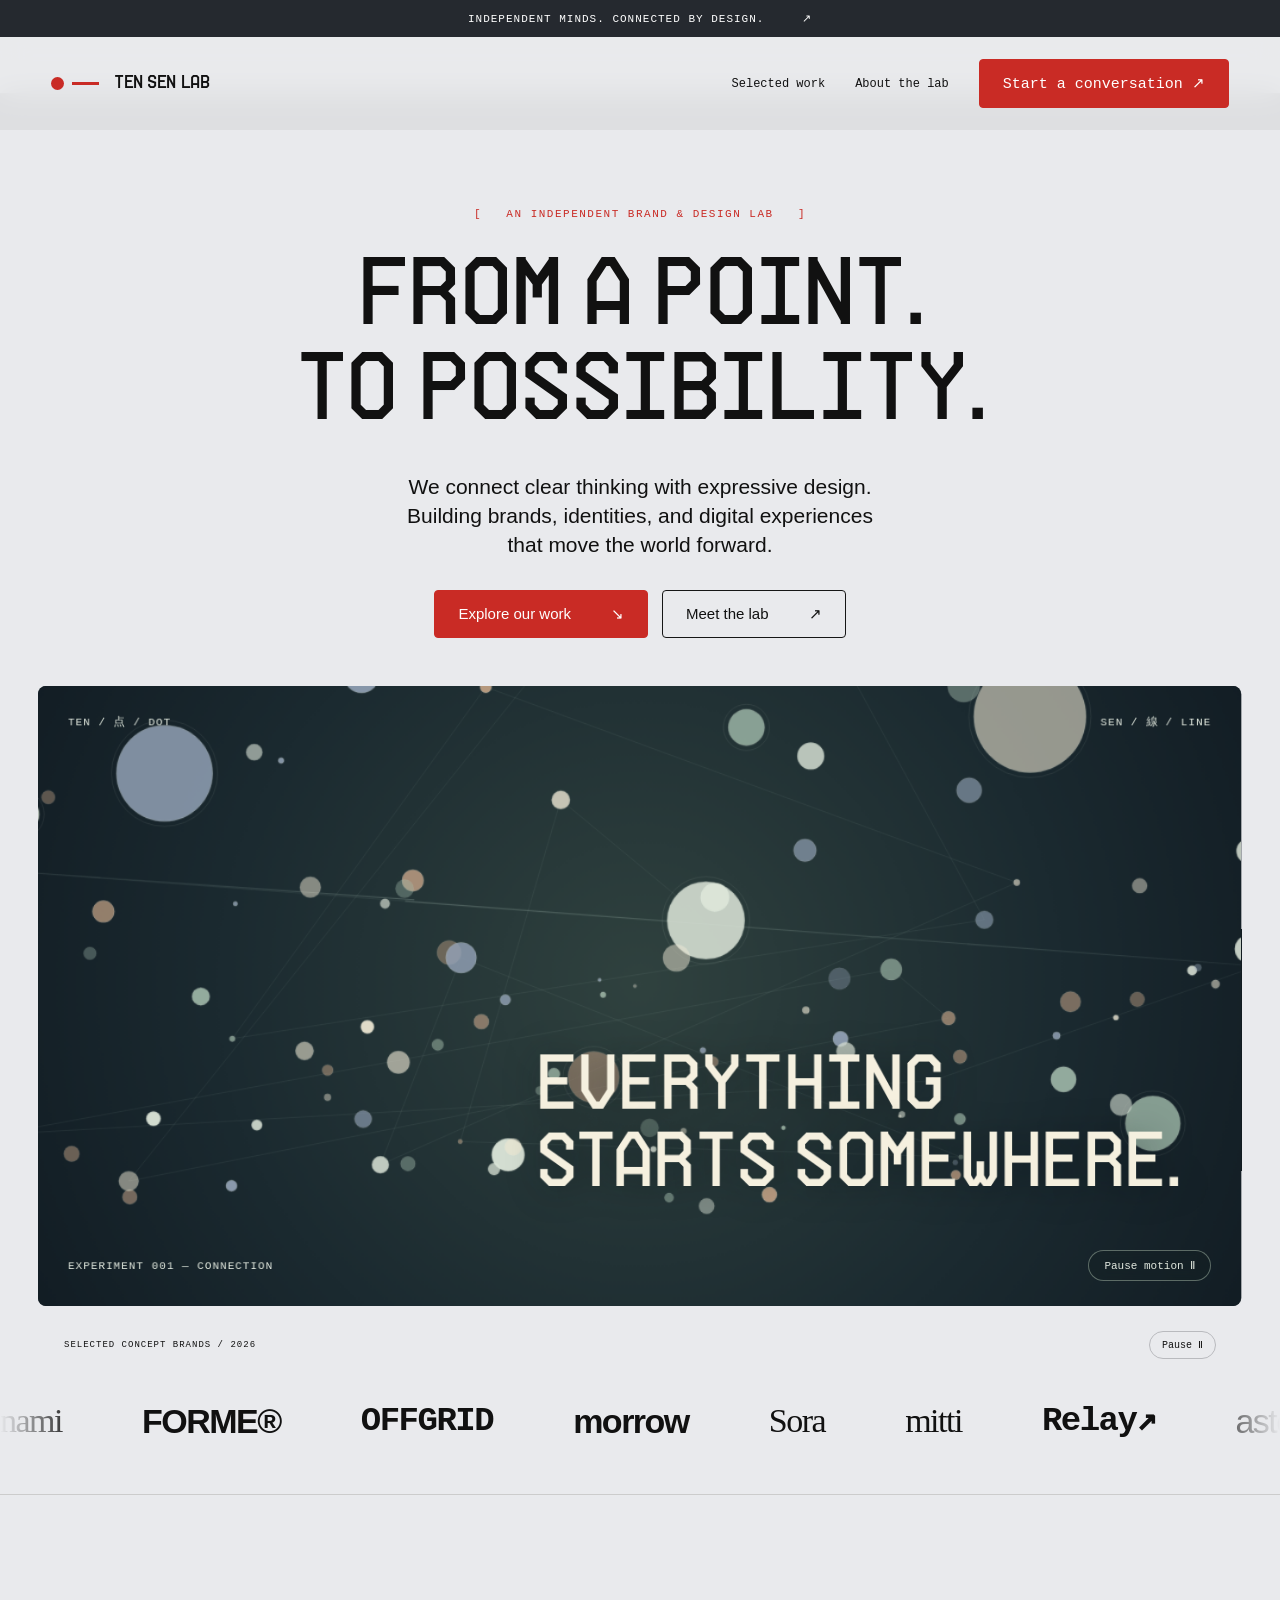
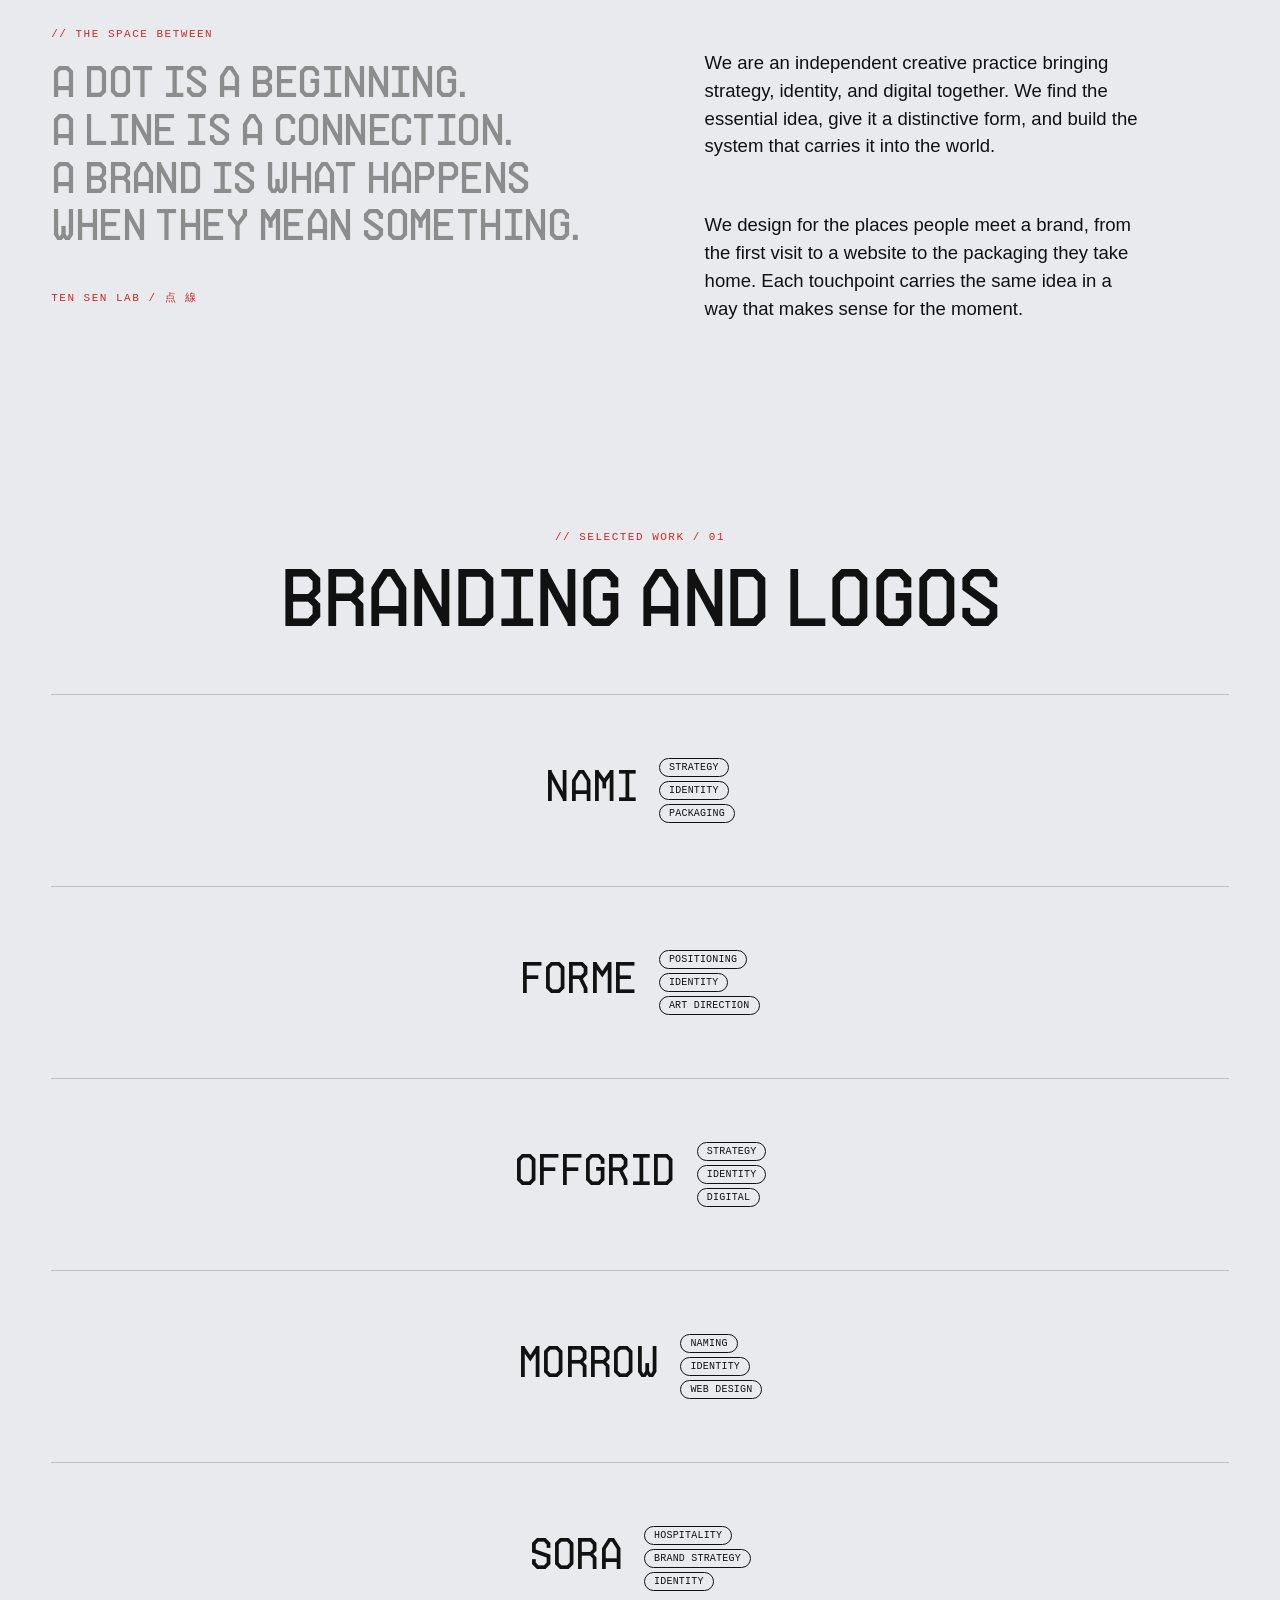
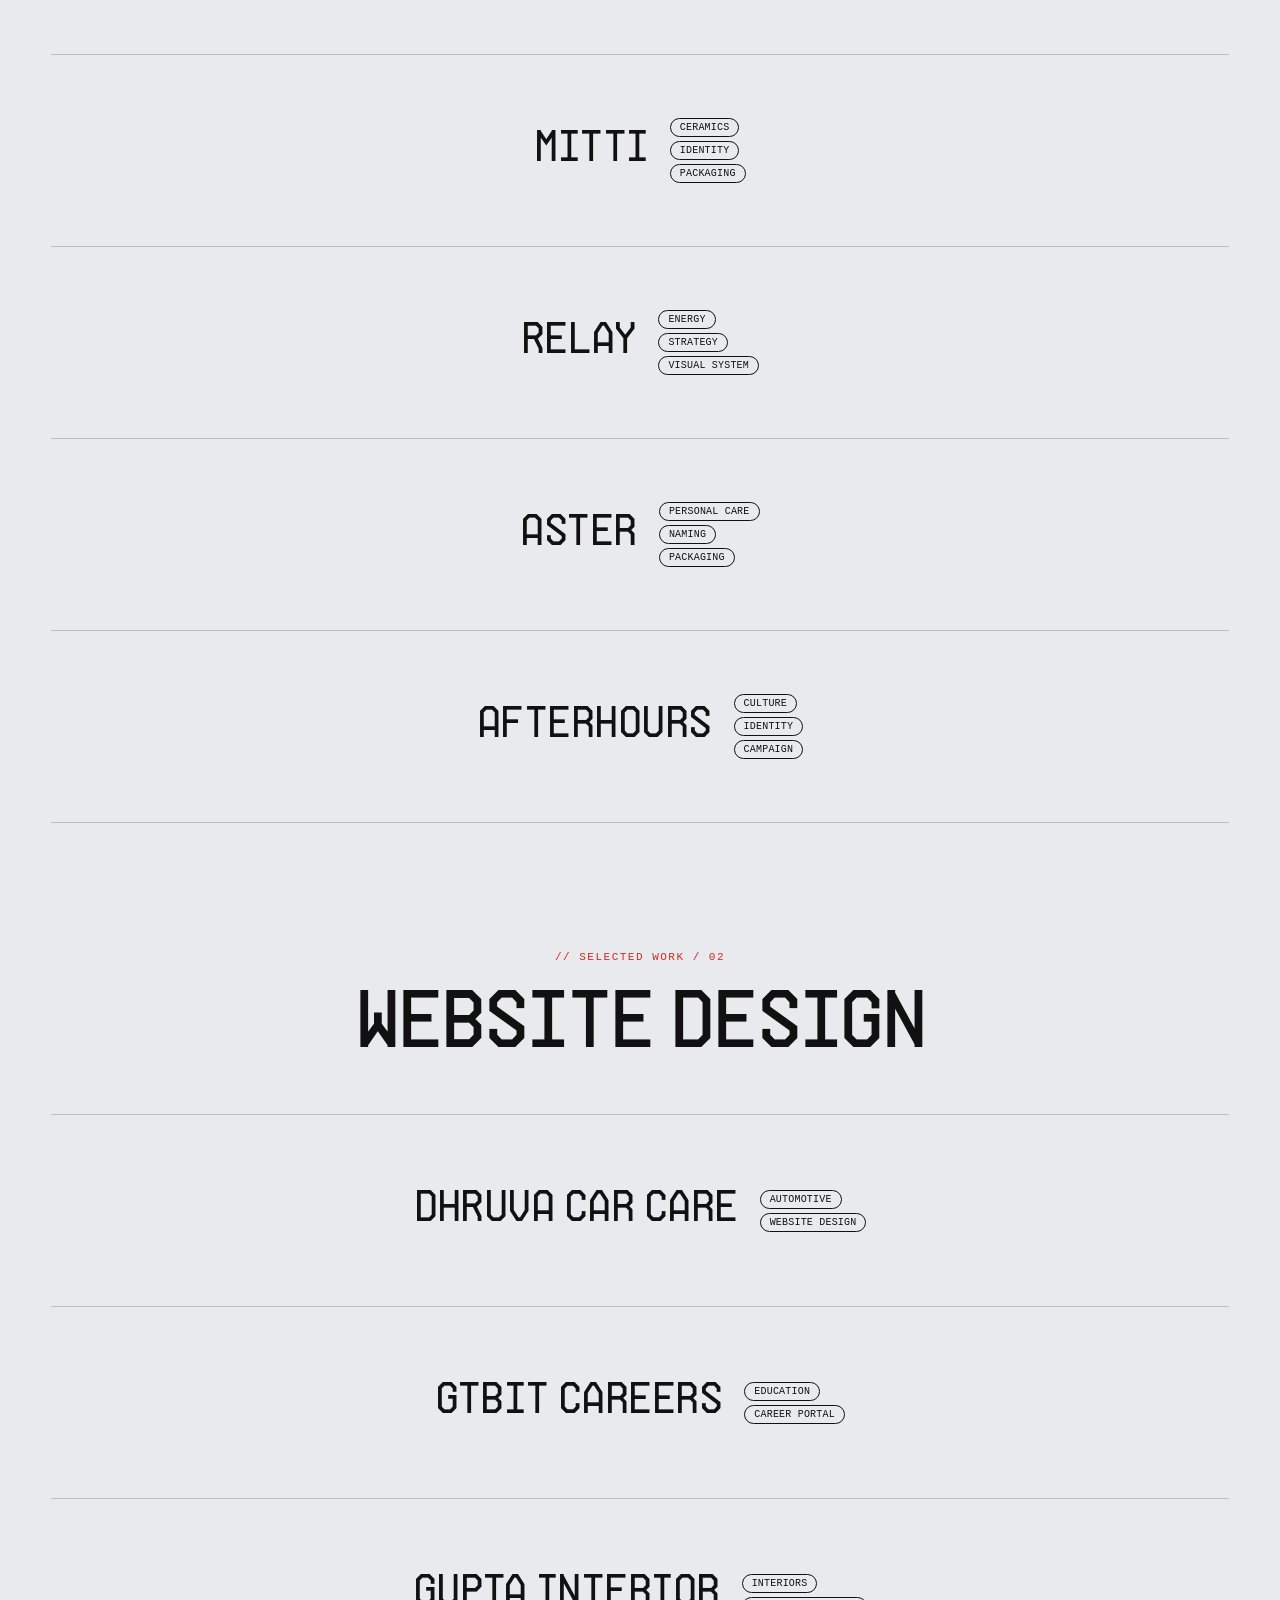
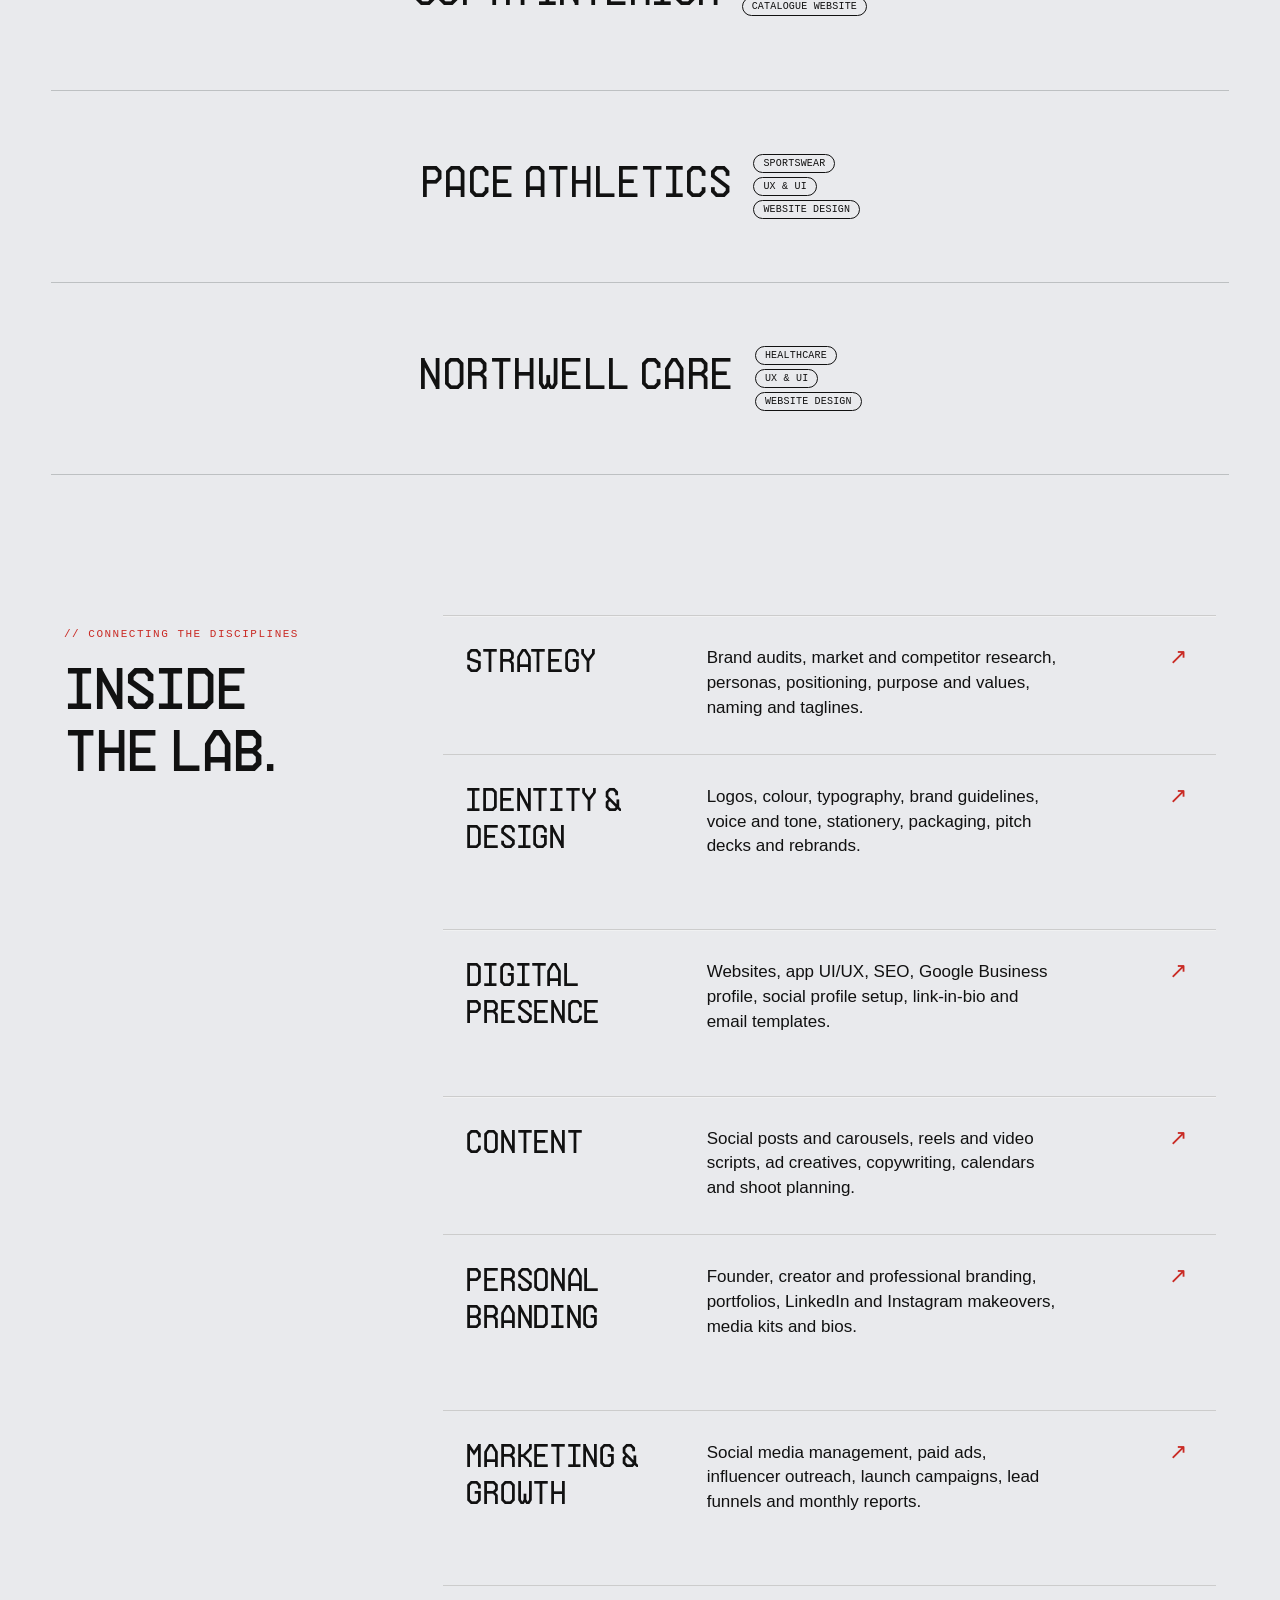
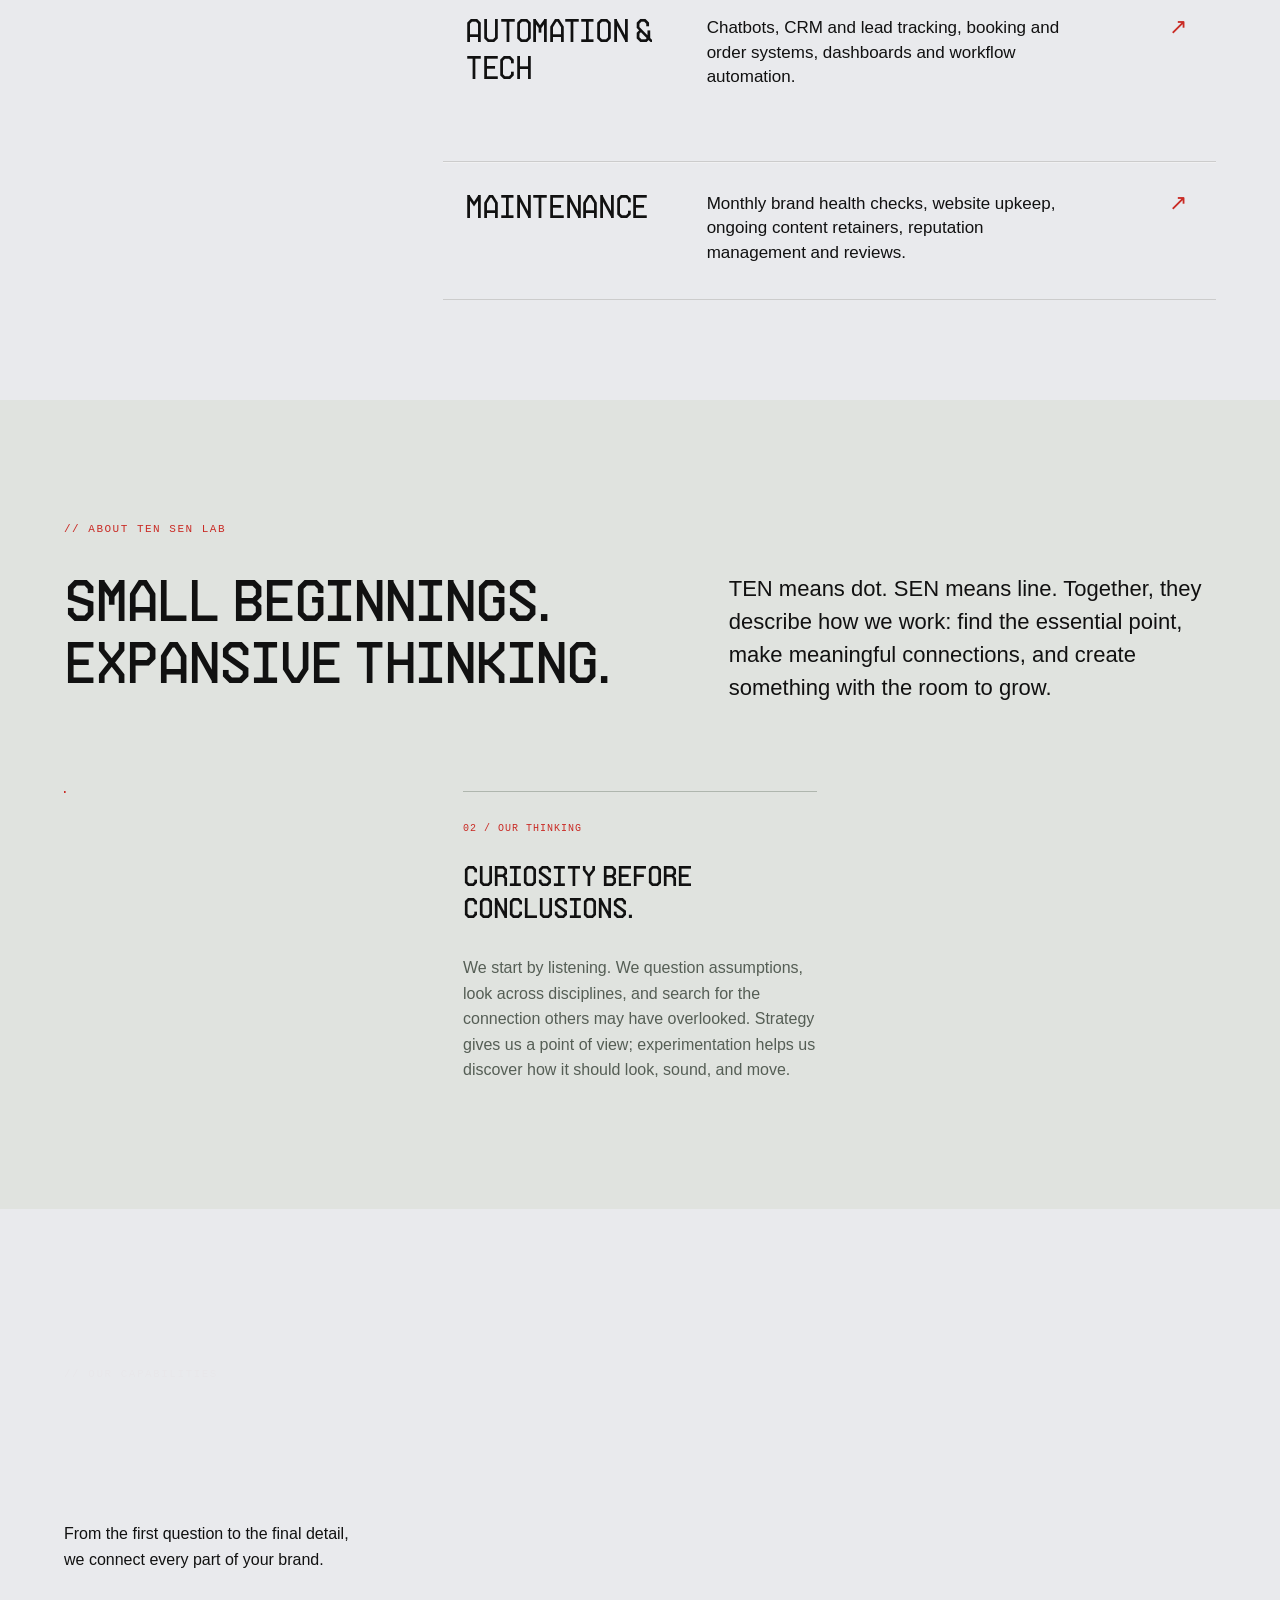
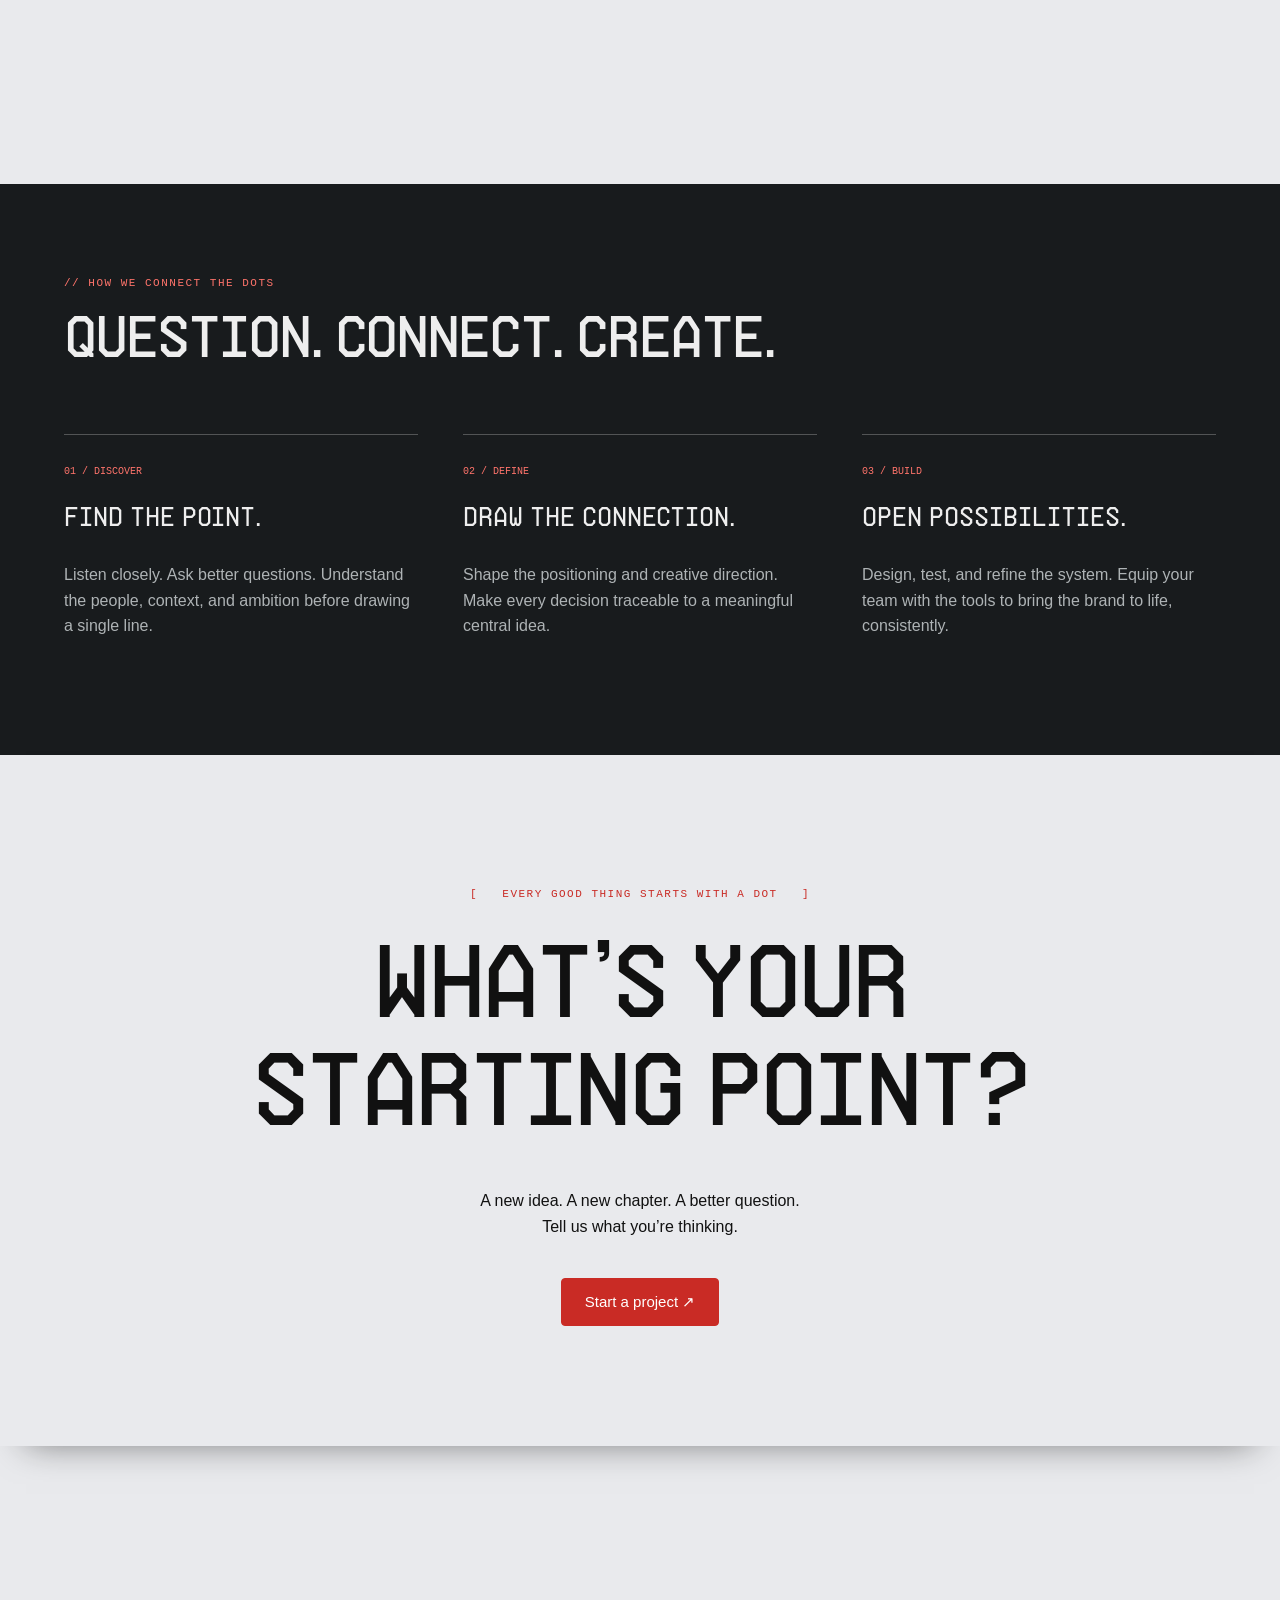
==== commit fb430f92: "Add dot-line scroll reveals and unify showcase text sizing - About section: scroll-scrubbed dot grow" ====
--- a/index.html
+++ b/index.html
@@ -1,7 +1,7 @@
-<!doctype html><html lang="en"><head><meta charset="utf-8"><meta name="viewport" content="width=device-width,initial-scale=1"><title>TEN SEN LAB — From a point to possibility.</title><meta name="description" content="TEN SEN LAB is an independent brand and design studio. Strategy, identities and digital experiences."><link href="https://api.fontshare.com/v2/css?f[]=switzer@400,500,600,700&display=swap" rel="stylesheet"><link rel="stylesheet" href="style.css"><link rel="stylesheet" href="motion.css"><link rel="stylesheet" href="galaxy.css"><link rel="stylesheet" href="portfolio.css"><link rel="stylesheet" href="accent.css"><link rel="preload" href="fonts/ArchimotoV00-Medium.otf" as="font" type="font/otf" crossorigin><link rel="stylesheet" href="typography.css"><link rel="stylesheet" href="refinements.css"><link rel="stylesheet" href="branding-stack.css"><link rel="stylesheet" href="website-cards.css"><link rel="stylesheet" href="hero-scroll.css"><link rel="stylesheet" href="capabilities.css"><link rel="stylesheet" href="lab-motion.css"><link rel="stylesheet" href="work-reveal.css"><style>.face-intro{position:fixed;inset:0;width:100%;height:100%;z-index:99999;cursor:pointer}</style></head><body><script src="face-intro.js"></script>
-<div class="announcement">INDEPENDENT MINDS. CONNECTED BY DESIGN. <span>↗</span></div><header><a class="logo" href="#" aria-label="TEN SEN LAB home"><i></i><b></b>TEN SEN LAB</a><nav><a href="#work">Selected work</a><a href="#studio">The studio</a><a class="button dark" href="#contact">Start a conversation ↗</a></nav><button class="menu" aria-label="Open menu" aria-expanded="false">☰</button></header><div id="menu" hidden><a href="#work">Work ↗</a><a href="#studio">Studio ↗</a><a href="#services">Capabilities ↗</a><a href="#contact">Let’s talk ↗</a></div>
-<main><section class="hero"><p class="eyebrow">[ &nbsp; AN INDEPENDENT BRAND & DESIGN LAB &nbsp; ]</p><h1>From a point.<br>To possibility.</h1><p class="intro">We connect clear thinking with expressive design.<br>Building brands, identities, and digital experiences<br class="desktop"> that move the world forward.</p><div class="actions"><a class="button dark" href="#work">Explore our work <span>↘</span></a><a class="button" href="#studio">Meet the lab <span>↗</span></a></div></section>
-<section class="reel" aria-label="Animated dot and line brand experiment"><div class="reel-top"><span>TEN / 点 / DOT</span><span>SEN / 線 / LINE</span></div><div class="orb"></div><div class="threads"></div><div class="reel-word">Everything<br>starts somewhere.</div><div class="reel-bottom"><span>EXPERIMENT 001 — CONNECTION</span><button id="motion">Pause motion Ⅱ</button></div></section><div class="brandstrip"><span>IDEAS BECOME IDENTITIES</span><strong>nami</strong><strong>FORME®</strong><strong>OFFGRID</strong><strong>morrow</strong><span>SELECTED CONCEPTS / 2026</span></div>
+<!doctype html><html lang="en"><head><meta charset="utf-8"><meta name="viewport" content="width=device-width,initial-scale=1"><title>TEN SEN LAB — From a point to possibility.</title><meta name="description" content="TEN SEN LAB is an independent brand and design studio. Strategy, identities and digital experiences."><link href="https://api.fontshare.com/v2/css?f[]=switzer@400,500,600,700&display=swap" rel="stylesheet"><link rel="stylesheet" href="style.css"><link rel="stylesheet" href="motion.css"><link rel="stylesheet" href="galaxy.css"><link rel="stylesheet" href="portfolio.css"><link rel="stylesheet" href="accent.css"><link rel="preload" href="fonts/ArchimotoV00-Medium.otf" as="font" type="font/otf" crossorigin><link rel="stylesheet" href="typography.css"><link rel="stylesheet" href="refinements.css"><link rel="stylesheet" href="branding-stack.css"><link rel="stylesheet" href="website-cards.css"><link rel="stylesheet" href="hero-scroll.css"><link rel="stylesheet" href="capabilities.css"><link rel="stylesheet" href="lab-motion.css"><link rel="stylesheet" href="work-reveal.css"><link rel="stylesheet" href="about-reveal.css"><link rel="stylesheet" href="services-reveal.css"><style>.face-intro{position:fixed;inset:0;width:100%;height:100%;z-index:99999;cursor:pointer}</style></head><body><script src="face-intro.js"></script>
+<div class="announcement">INDEPENDENT MINDS. CONNECTED BY DESIGN. <span>↗</span></div><header><a class="logo" href="#" aria-label="TEN SEN LAB home"><i></i><b></b>TEN SEN LAB</a><nav><a href="#work">Selected work</a><a href="#studio">The studio</a><a class="button dark" href="#contact">Start a conversation ↗</a></nav><button class="menu" aria-label="Open menu" aria-expanded="false">☰</button></header><div id="menu" hidden><a href="#work">Work ↗</a><a href="#studio">Studio ↗</a><a href="#services">Capabilities ↗</a><a href="#contact">Let’s talk ↗</a></div>
+<main><section class="hero"><p class="eyebrow">[ &nbsp; AN INDEPENDENT BRAND & DESIGN LAB &nbsp; ]</p><h1>From a point.<br>To possibility.</h1><p class="intro">We connect clear thinking with expressive design.<br>Building brands, identities, and digital experiences<br class="desktop"> that move the world forward.</p><div class="actions"><a class="button dark" href="#work">Explore our work <span>↘</span></a><a class="button" href="#studio">Meet the lab <span>↗</span></a></div></section>
+<section class="reel" aria-label="Animated dot and line brand experiment"><div class="reel-top"><span>TEN / 点 / DOT</span><span>SEN / 線 / LINE</span></div><div class="orb"></div><div class="threads"></div><div class="reel-word">Everything<br>starts somewhere.</div><div class="reel-bottom"><span>EXPERIMENT 001 — CONNECTION</span><button id="motion">Pause motion Ⅱ</button></div></section><div class="brandstrip"><span>IDEAS BECOME IDENTITIES</span><strong>nami</strong><strong>FORME®</strong><strong>OFFGRID</strong><strong>morrow</strong><span>SELECTED CONCEPTS / 2026</span></div>
 <section id="studio" class="statement">
   <div class="statement-heading">
     <p class="eyebrow">// THE SPACE BETWEEN</p>
@@ -12,17 +12,17 @@
     <p>We are an independent creative practice bringing strategy, identity, and digital together. We find the essential idea, give it a distinctive form, and build the system that carries it into the world.</p>
     <p>We design for the places people meet a brand, from the first visit to a website to the packaging they take home. Each touchpoint carries the same idea in a way that makes sense for the moment.</p>
   </div>
-</section>
-<section id="work" class="work"><div class="section-head"><div><p class="eyebrow">// SELECTED WORK</p><h2>Ideas out in the world.</h2></div><p>Different ambitions. One considered approach.<br>Explore four self-initiated brand concepts.</p></div><div class="filters" aria-label="Filter work"><button class="active" data-filter="all">All work [04]</button><button data-filter="identity">Brand identity</button><button data-filter="digital">Digital experiences</button></div><div id="projects"></div></section>
-<section id="services" class="services"><div><p class="eyebrow">// OUR CAPABILITIES</p><h2>Clarity first.<br>Character always.</h2><p>From the first question to the final detail,<br>we connect every part of your brand.</p></div><div><details><summary><span>01</span> Strategy <b>+</b></summary><p>Positioning, audience understanding, brand architecture, naming, and verbal identity. We turn a complex challenge into a clear direction.</p></details><details><summary><span>02</span> Identity <b>+</b></summary><p>Distinctive marks, typography, color, art direction, packaging, and motion. A flexible visual language built around your central idea.</p></details><details><summary><span>03</span> Digital <b>+</b></summary><p>Websites, digital products, interaction design, and development. Thoughtful experiences that turn a brand promise into something people can use.</p></details><details><summary><span>04</span> Brand worlds <b>+</b></summary><p>Campaign concepts, editorial systems, physical touchpoints, and launch toolkits. Consistent expression across every place your brand lives.</p></details></div></section>
-<section class="process"><p class="eyebrow">// HOW WE CONNECT THE DOTS</p><h2>Question. Connect. Create.</h2><div class="steps"><article><span>01 / DISCOVER</span><h3>Find the point.</h3><p>Listen closely. Ask better questions. Understand the people, context, and ambition before drawing a single line.</p></article><article><span>02 / DEFINE</span><h3>Draw the connection.</h3><p>Shape the positioning and creative direction. Make every decision traceable to a meaningful central idea.</p></article><article><span>03 / BUILD</span><h3>Open possibilities.</h3><p>Design, test, and refine the system. Equip your team with the tools to bring the brand to life, consistently.</p></article></div></section>
-<section id="contact" class="contact"><p class="eyebrow">[ &nbsp; EVERY GOOD THING STARTS WITH A DOT &nbsp; ]</p><h2>What’s your<br>starting point?</h2><p>A new idea. A new chapter. A better question.<br>Tell us what you’re thinking.</p><button class="button dark" id="enquire">Start a project ↗</button><div id="enquiry" hidden><label>Your project brief<textarea id="brief" placeholder="Tell us about your brand, your ambition, and the challenge…" rows="4"></textarea></label><button class="button" id="download">Download enquiry brief ↓</button><p class="small">Preview mode: download your brief to share with the studio. Contact details will be added in the next revision.</p></div></section></main>
-<footer><div class="footer-top"><a class="logo" href="#"><i></i><b></b>TEN SEN LAB</a><p>Independent thinking.<br>Connected by design.</p><a href="#work">Work ↗</a><a href="#studio">Studio ↗</a><a href="#contact">Contact ↗</a></div><div class="footer-mark">TEN SEN LAB<span>®</span></div><div class="legal"><span>© 2026 TEN SEN LAB</span><span>DOT → LINE → POSSIBILITY</span><span>Portfolio preview · Concept projects</span></div></footer><dialog id="case"><button id="close" aria-label="Close case study">Close ×</button><div id="case-content"></div></dialog><script src="app.js"></script><script src="portfolio.js"></script><script src="work-reveal.js"></script><script src="vendor/gsap.min.js"></script><script src="vendor/ScrollTrigger.min.js"></script><script src="motion.js"></script><script src="galaxy.js"></script><script src="refinements.js"></script><script src="hero-scroll.js"></script><script src="capabilities.js"></script></body></html>
-
-
-
-
-
-
-
-
+</section>
+<section id="work" class="work"><div class="section-head"><div><p class="eyebrow">// SELECTED WORK</p><h2>Ideas out in the world.</h2></div><p>Different ambitions. One considered approach.<br>Explore four self-initiated brand concepts.</p></div><div class="filters" aria-label="Filter work"><button class="active" data-filter="all">All work [04]</button><button data-filter="identity">Brand identity</button><button data-filter="digital">Digital experiences</button></div><div id="projects"></div></section>
+<section id="services" class="services"><div><p class="eyebrow">// OUR CAPABILITIES</p><h2>Clarity first.<br>Character always.</h2><p>From the first question to the final detail,<br>we connect every part of your brand.</p></div><div><details><summary><span>01</span> Strategy <b>+</b></summary><p>Positioning, audience understanding, brand architecture, naming, and verbal identity. We turn a complex challenge into a clear direction.</p></details><details><summary><span>02</span> Identity <b>+</b></summary><p>Distinctive marks, typography, color, art direction, packaging, and motion. A flexible visual language built around your central idea.</p></details><details><summary><span>03</span> Digital <b>+</b></summary><p>Websites, digital products, interaction design, and development. Thoughtful experiences that turn a brand promise into something people can use.</p></details><details><summary><span>04</span> Brand worlds <b>+</b></summary><p>Campaign concepts, editorial systems, physical touchpoints, and launch toolkits. Consistent expression across every place your brand lives.</p></details></div></section>
+<section class="process"><p class="eyebrow">// HOW WE CONNECT THE DOTS</p><h2>Question. Connect. Create.</h2><div class="steps"><article><span>01 / DISCOVER</span><h3>Find the point.</h3><p>Listen closely. Ask better questions. Understand the people, context, and ambition before drawing a single line.</p></article><article><span>02 / DEFINE</span><h3>Draw the connection.</h3><p>Shape the positioning and creative direction. Make every decision traceable to a meaningful central idea.</p></article><article><span>03 / BUILD</span><h3>Open possibilities.</h3><p>Design, test, and refine the system. Equip your team with the tools to bring the brand to life, consistently.</p></article></div></section>
+<section id="contact" class="contact"><p class="eyebrow">[ &nbsp; EVERY GOOD THING STARTS WITH A DOT &nbsp; ]</p><h2>What’s your<br>starting point?</h2><p>A new idea. A new chapter. A better question.<br>Tell us what you’re thinking.</p><button class="button dark" id="enquire">Start a project ↗</button><div id="enquiry" hidden><label>Your project brief<textarea id="brief" placeholder="Tell us about your brand, your ambition, and the challenge…" rows="4"></textarea></label><button class="button" id="download">Download enquiry brief ↓</button><p class="small">Preview mode: download your brief to share with the studio. Contact details will be added in the next revision.</p></div></section></main>
+<footer><div class="footer-top"><a class="logo" href="#"><i></i><b></b>TEN SEN LAB</a><p>Independent thinking.<br>Connected by design.</p><a href="#work">Work ↗</a><a href="#studio">Studio ↗</a><a href="#contact">Contact ↗</a></div><div class="footer-mark">TEN SEN LAB<span>®</span></div><div class="legal"><span>© 2026 TEN SEN LAB</span><span>DOT → LINE → POSSIBILITY</span><span>Portfolio preview · Concept projects</span></div></footer><dialog id="case"><button id="close" aria-label="Close case study">Close ×</button><div id="case-content"></div></dialog><script src="app.js"></script><script src="portfolio.js"></script><script src="work-reveal.js"></script><script src="vendor/gsap.min.js"></script><script src="vendor/ScrollTrigger.min.js"></script><script src="about-reveal.js"></script><script src="motion.js"></script><script src="galaxy.js"></script><script src="refinements.js"></script><script src="hero-scroll.js"></script><script src="capabilities.js"></script><script src="services-reveal.js"></script></body></html>
+
+
+
+
+
+
+
+
--- a/portfolio.css
+++ b/portfolio.css
@@ -1 +1 @@
-.work{padding:0 0 0;background:#e9eaed;position:relative}.work-pin{padding:90px 4% 30px}.work .section-head{margin-bottom:20px}.work .section-head h2{font-size:clamp(38px,4vw,60px)}.work .filters{margin-bottom:24px}.work-viewport{overflow:hidden;margin-right:-4.35%}.project-track{display:flex;gap:28px;width:max-content;will-change:transform}.work-slide{flex:0 0 min(78vw,1120px);width:min(78vw,1120px);background:#f9f9f9;border:1px solid #d7d9dc;border-radius:8px;overflow:hidden;color:#111}.work-slide .art{height:clamp(230px,35vh,410px);border-radius:0}.work-slide .art:after{display:none}.case-pill{position:absolute;bottom:22px;right:25px;padding:11px 20px;border:1px solid #ffffff99;background:#1115;backdrop-filter:blur(10px);color:white;border-radius:30px;font-size:14px}.work-card-body{display:grid;grid-template-columns:1fr 1.1fr;gap:35px;padding:26px 30px}.work-card-body h3{font-size:clamp(22px,2.2vw,33px);line-height:1.12;margin:15px 0 22px}.work-card-body p{display:block;line-height:1.6}.work-card-body .work-card-brief>p{font:italic 17px/1.5 Switzer,Arial;color:#626467}.work-card-brief>span{font:9px monospace;color:#929397}.work-progress{display:flex;align-items:center;gap:20px;margin-top:22px;font:10px monospace}.work-progress>div{flex:1;height:1px;background:#c0c4c6}.work-progress i{display:block;height:2px;background:#111;transform-origin:left;transform:scaleX(0)}.brand-concept{width:100%;height:100%;display:flex;flex-direction:column;align-items:center;justify-content:center;gap:12px;position:relative}.brand-concept>span,.brand-concept small{font:10px monospace;letter-spacing:2px}.brand-concept strong{font-size:clamp(55px,8vw,120px);letter-spacing:-.06em;z-index:1}.brand-concept i{width:75px;height:75px;border:1px solid;border-radius:50%;position:absolute;transform:translate(160px,-25px)}.sora{background:#d9cbbb;color:#4e4c3d}.sora strong{font-family:Georgia;font-weight:400}.mitti{background:#bd694c;color:#f4dcc0}.mitti strong{font-family:Georgia;font-style:italic}.mitti .brand-concept i{width:170px;height:170px;border-radius:45% 52% 44% 50%;transform:rotate(20deg)}.relay{background:#e7f14f;color:#263329}.relay strong{font-family:monospace}.aster{background:#c9b8e1;color:#4c3058}.aster .brand-concept i{width:180px;height:180px;box-shadow:20px 0 0 -1px #c9b8e1,21px 0 0 currentColor;transform:translate(-130px,0)}.afterhours{background:#172237;color:#ff945e}.afterhours strong{font-weight:700;text-transform:uppercase;font-size:clamp(35px,6vw,90px)}.browser-mock{width:76%;height:90%;background:#faf7ef;box-shadow:0 15px 35px #0003;overflow:hidden;position:relative;border-radius:7px 7px 0 0;align-self:end}.browser-bar{height:21px;background:#dededb;display:flex;gap:4px;align-items:center;padding:0 10px}.browser-bar i{width:4px;height:4px;border-radius:50%;background:#999}.browser-bar span{font:6px monospace;margin:auto;color:#666}.mock-nav{display:flex;justify-content:space-between;padding:13px 20px;font-size:9px}.mock-content{padding:15px 20px;position:relative;height:90%;width:100%}.mock-content>span{font:7px monospace;letter-spacing:1px}.mock-content>strong{font-size:clamp(25px,3vw,45px);line-height:1;letter-spacing:-.05em;display:block;width:58%;margin:15px 0;position:relative;z-index:1}.mock-content em{display:inline-block;font:8px monospace;border-bottom:1px solid;padding:7px 0}.mock-visual{position:absolute;right:15px;top:12px;width:35%;height:77%;border-radius:90px 90px 0 0;background:radial-gradient(ellipse at 50% 55%,#d79045 0 22%,#7b3c21 23% 25%,#e7b877 26% 30%,#2d3924 31% 52%,#5a301c 53%)}.restaurant{background:#7c4937;color:#44271d}.property{background:#b5bfb2;color:#273a2c}.property .mock-visual{border-radius:0;background:linear-gradient(90deg,transparent 30%,#d4cab5 30% 42%,transparent 42% 60%,#d4cab5 60% 72%,transparent 72%),linear-gradient(#74867c 30%,#4e5e51 30% 80%,#aea891 80%)}.school{background:#e1bb4c;color:#29483e}.school .mock-visual{background:linear-gradient(120deg,#758c65 0 35%,#eedb9a 35% 65%,#d2734f 65%);border-radius:50% 50% 0 0}.sportswear{background:#252a30;color:#d8f553}.sportswear .browser-mock{background:#18201e}.sportswear .mock-visual{background:repeating-linear-gradient(130deg,#dbf659 0 15px,#202c24 15px 45px);border-radius:0}.hospital{background:#bad4df;color:#183a4c}.hospital .mock-visual{background:linear-gradient(90deg,transparent 42%,#f4f7f4 42% 58%,transparent 58%),linear-gradient(transparent 42%,#f4f7f4 42% 58%,transparent 58%),#7aacae;border-radius:50%}.about-lab{padding:110px 5%;background:#e0e3df}.about-intro{display:grid;grid-template-columns:1.2fr 1fr;gap:80px;align-items:center}.about-intro>p{font-size:22px;line-height:1.5}.about-principles{display:grid;grid-template-columns:repeat(3,1fr);gap:45px;margin-top:65px}.about-principles article{border-top:1px solid #afb6ae;padding-top:25px}.about-principles span{font:10px monospace;letter-spacing:1px}.about-principles h3{font-size:28px;line-height:1.15;font-weight:500;letter-spacing:-1px}.about-principles p{font-size:16px;line-height:1.6;color:#555e55}@media(min-width:992px) and (prefers-reduced-motion:no-preference){.work-pin{position:sticky;top:0;height:100vh;display:flex;flex-direction:column;justify-content:center}.work .project.motion-reveal{opacity:1;transform:none;transition:none}.work-viewport{flex-shrink:0}}@media(max-width:991px),(prefers-reduced-motion:reduce){.work-pin{padding:65px 5%}.work-viewport{overflow-x:auto;scroll-snap-type:x mandatory;margin-right:0;padding-bottom:15px}.project-track{transform:none!important}.work-slide{flex-basis:86vw;width:86vw;scroll-snap-align:start}.work-card-body{grid-template-columns:1fr;gap:0;padding:20px}.work-slide .art{height:300px}.work-card-brief{display:none}.work-progress>div{display:none}.work-progress{justify-content:space-between}.about-intro{grid-template-columns:1fr;gap:15px}.about-principles{grid-template-columns:1fr;gap:25px}.about-lab{padding:70px 5%}.browser-mock{width:88%}}
+.work{padding:0 0 0;background:#e9eaed;position:relative}.work-pin{padding:90px 4% 30px}.work .section-head{margin-bottom:20px}.work .section-head h2{font-size:clamp(38px,4vw,60px)}.work .filters{margin-bottom:24px}.work-viewport{overflow:hidden;margin-right:-4.35%}.project-track{display:flex;gap:28px;width:max-content;will-change:transform}.work-slide{flex:0 0 min(78vw,1120px);width:min(78vw,1120px);background:#f9f9f9;border:1px solid #d7d9dc;border-radius:8px;overflow:hidden;color:#111}.work-slide .art{height:clamp(230px,35vh,410px);border-radius:0}.work-slide .art:after{display:none}.case-pill{position:absolute;bottom:22px;right:25px;padding:11px 20px;border:1px solid #ffffff99;background:#1115;backdrop-filter:blur(10px);color:white;border-radius:30px;font-size:14px}.work-card-body{display:grid;grid-template-columns:1fr 1.1fr;gap:35px;padding:26px 30px}.work-card-body h3{font-size:clamp(17px,1.8vw,24px);line-height:1.15;margin:10px 0 14px}.work-card-body p{display:block;line-height:1.6}.work-card-body .work-card-brief>p{font:italic 17px/1.5 Switzer,Arial;color:#626467}.work-card-brief>span{font:9px monospace;color:#929397}.work-progress{display:flex;align-items:center;gap:20px;margin-top:22px;font:10px monospace}.work-progress>div{flex:1;height:1px;background:#c0c4c6}.work-progress i{display:block;height:2px;background:#111;transform-origin:left;transform:scaleX(0)}.brand-concept{width:100%;height:100%;display:flex;flex-direction:column;align-items:center;justify-content:center;gap:12px;position:relative}.brand-concept>span,.brand-concept small{font:10px monospace;letter-spacing:2px}.brand-concept strong{font-size:clamp(55px,8vw,120px);letter-spacing:-.06em;z-index:1}.brand-concept i{width:75px;height:75px;border:1px solid;border-radius:50%;position:absolute;transform:translate(160px,-25px)}.sora{background:#d9cbbb;color:#4e4c3d}.sora strong{font-family:Georgia;font-weight:400}.mitti{background:#bd694c;color:#f4dcc0}.mitti strong{font-family:Georgia;font-style:italic}.mitti .brand-concept i{width:170px;height:170px;border-radius:45% 52% 44% 50%;transform:rotate(20deg)}.relay{background:#e7f14f;color:#263329}.relay strong{font-family:monospace}.aster{background:#c9b8e1;color:#4c3058}.aster .brand-concept i{width:180px;height:180px;box-shadow:20px 0 0 -1px #c9b8e1,21px 0 0 currentColor;transform:translate(-130px,0)}.afterhours{background:#172237;color:#ff945e}.afterhours strong{font-weight:700;text-transform:uppercase;font-size:clamp(35px,6vw,90px)}.browser-mock{width:76%;height:90%;background:#faf7ef;box-shadow:0 15px 35px #0003;overflow:hidden;position:relative;border-radius:7px 7px 0 0;align-self:end}.browser-bar{height:21px;background:#dededb;display:flex;gap:4px;align-items:center;padding:0 10px}.browser-bar i{width:4px;height:4px;border-radius:50%;background:#999}.browser-bar span{font:6px monospace;margin:auto;color:#666}.mock-nav{display:flex;justify-content:space-between;padding:13px 20px;font-size:9px}.mock-content{padding:15px 20px;position:relative;height:90%;width:100%}.mock-content>span{font:7px monospace;letter-spacing:1px}.mock-content>strong{font-size:clamp(25px,3vw,45px);line-height:1;letter-spacing:-.05em;display:block;width:58%;margin:15px 0;position:relative;z-index:1}.mock-content em{display:inline-block;font:8px monospace;border-bottom:1px solid;padding:7px 0}.mock-visual{position:absolute;right:15px;top:12px;width:35%;height:77%;border-radius:90px 90px 0 0;background:radial-gradient(ellipse at 50% 55%,#d79045 0 22%,#7b3c21 23% 25%,#e7b877 26% 30%,#2d3924 31% 52%,#5a301c 53%)}.restaurant{background:#7c4937;color:#44271d}.property{background:#b5bfb2;color:#273a2c}.property .mock-visual{border-radius:0;background:linear-gradient(90deg,transparent 30%,#d4cab5 30% 42%,transparent 42% 60%,#d4cab5 60% 72%,transparent 72%),linear-gradient(#74867c 30%,#4e5e51 30% 80%,#aea891 80%)}.school{background:#e1bb4c;color:#29483e}.school .mock-visual{background:linear-gradient(120deg,#758c65 0 35%,#eedb9a 35% 65%,#d2734f 65%);border-radius:50% 50% 0 0}.sportswear{background:#252a30;color:#d8f553}.sportswear .browser-mock{background:#18201e}.sportswear .mock-visual{background:repeating-linear-gradient(130deg,#dbf659 0 15px,#202c24 15px 45px);border-radius:0}.hospital{background:#bad4df;color:#183a4c}.hospital .mock-visual{background:linear-gradient(90deg,transparent 42%,#f4f7f4 42% 58%,transparent 58%),linear-gradient(transparent 42%,#f4f7f4 42% 58%,transparent 58%),#7aacae;border-radius:50%}.about-lab{padding:110px 5%;background:#e0e3df}.about-intro{display:grid;grid-template-columns:1.2fr 1fr;gap:80px;align-items:center}.about-intro>p{font-size:22px;line-height:1.5}.about-principles{display:grid;grid-template-columns:repeat(3,1fr);gap:45px;margin-top:65px}.about-principles article{border-top:1px solid #afb6ae;padding-top:25px}.about-principles span{font:10px monospace;letter-spacing:1px}.about-principles h3{font-size:28px;line-height:1.15;font-weight:500;letter-spacing:-1px}.about-principles p{font-size:16px;line-height:1.6;color:#555e55}@media(min-width:992px) and (prefers-reduced-motion:no-preference){.work-pin{position:sticky;top:0;height:100vh;display:flex;flex-direction:column;justify-content:center}.work .project.motion-reveal{opacity:1;transform:none;transition:none}.work-viewport{flex-shrink:0}}@media(max-width:991px),(prefers-reduced-motion:reduce){.work-pin{padding:65px 5%}.work-viewport{overflow-x:auto;scroll-snap-type:x mandatory;margin-right:0;padding-bottom:15px}.project-track{transform:none!important}.work-slide{flex-basis:86vw;width:86vw;scroll-snap-align:start}.work-card-body{grid-template-columns:1fr;gap:0;padding:20px}.work-slide .art{height:300px}.work-card-brief{display:none}.work-progress>div{display:none}.work-progress{justify-content:space-between}.about-intro{grid-template-columns:1fr;gap:15px}.about-principles{grid-template-columns:1fr;gap:25px}.about-lab{padding:70px 5%}.browser-mock{width:88%}}
--- a/website-cards.css
+++ b/website-cards.css
@@ -51,7 +51,7 @@
 @media (min-width: 992px) and (prefers-reduced-motion: no-preference) {
   #website-work .work-slide .art { flex: 1 1 0; height: auto; }
   #website-work .work-card-body { flex: 0 0 auto; }
-}
+}
 
 /* Preserve the whole captured homepage, even when the viewport is short. */
 #website-work .work-slide .website-preview {
@@ -65,10 +65,6 @@
   #website-work .work-card-body { padding-block: 8px; }
 }
 
-#website-work #website-work-title {
-  font-size: clamp(34px, 4.6vw, 78px);
-  margin-block: 8px 12px;
-}
 @media (min-width: 992px) and (prefers-reduced-motion: no-preference) {
   #website-work .work-pin { padding-block: 8px; }
   #website-work .section-head { margin-bottom: 10px; }
--- a/work-reveal.css
+++ b/work-reveal.css
@@ -12,7 +12,7 @@
 .showcase-media:after{content:'';position:absolute;inset:0;background:linear-gradient(transparent,#0005 45%,#0009);pointer-events:none}
 .showcase-toggle{position:absolute;inset:0;width:100%;border:0;background:transparent;color:#111;display:flex;align-items:center;justify-content:center;padding:24px;transition:color .16s linear;z-index:1}
 .showcase-label{display:flex;align-items:center;justify-content:center;gap:22px;max-width:100%;transition:transform .65s cubic-bezier(.22,1,.36,1)}
-.showcase-name{font-family:var(--font-display);font-size:clamp(35px,5.8vw,94px);line-height:1.05;text-align:center;letter-spacing:-.035em}
+.showcase-name{font-family:var(--font-display);font-size:clamp(22px,3.4vw,50px);line-height:1.05;text-align:center;letter-spacing:-.035em}
 .showcase-tags{display:flex;align-items:flex-start;flex-direction:column;gap:4px;text-align:left;flex-shrink:0}
 .showcase-tags>span{border:1px solid currentColor;border-radius:30px;padding:3px 9px;font:10px/1.1 monospace;letter-spacing:.02em}
 .is-open .showcase-toggle{color:#fff;text-shadow:0 1px 15px #0005}
@@ -32,11 +32,11 @@
 @media(max-width:650px){
  .reveal-work{padding:55px 4% 25px}.showcase-heading{margin-bottom:28px}
  .showcase-row{height:145px}.showcase-row.is-open{height:380px}
- .showcase-label{flex-direction:column;gap:12px}.showcase-name{font-size:clamp(30px,8.5vw,48px)}
+ .showcase-label{flex-direction:column;gap:12px}.showcase-name{font-size:clamp(19px,6vw,28px)}
  .showcase-tags{flex-direction:row;flex-wrap:wrap;justify-content:center;gap:4px}.showcase-tags>span{font-size:8px;padding:4px 7px}
  .showcase-bottom{left:18px;right:18px;bottom:18px;flex-wrap:wrap;gap:12px}.showcase-bottom p{font-size:13px}
  .showcase-web .showcase-media .art{padding:15px 12px 100px}.showcase-web .browser-mock{height:220px}
  .showcase-web .mock-content>strong{font-size:27px}.showcase-web .mock-nav{padding:10px}.showcase-web .mock-content{padding:15px}
 }
 @media(prefers-reduced-motion:reduce){.showcase-row,.showcase-media,.showcase-label,.showcase-bottom,.showcase-toggle{transition:none;transform:none}}
-
+
--- a/about-reveal.css
+++ b/about-reveal.css
@@ -0,0 +1,7 @@
+/* Dot -> line scroll reveal for the About section's three principle columns. */
+@media(min-width:992px){
+ .about-principles{position:relative}
+ .principle-track{position:absolute;top:0;left:0;right:0;height:2px;pointer-events:none}
+ .principle-dot{position:absolute;top:-3px;left:-1px;width:8px;height:8px;border-radius:50%;background:var(--accent);transform:scale(0);transform-origin:center}
+ .principle-line{position:absolute;inset:0 0 auto 0;height:2px;background:var(--accent);transform-origin:left;transform:scaleX(0)}
+}
--- a/services-reveal.css
+++ b/services-reveal.css
@@ -0,0 +1,6 @@
+/* Vertical "connecting thread" reveal for the Capabilities rows. */
+@media(min-width:992px){
+ .cap-list-track{position:absolute;top:0;bottom:0;left:-26px;width:2px;pointer-events:none}
+ .cap-thread{position:absolute;inset:0;background:var(--accent);transform-origin:top;transform:scaleY(0)}
+ .cap-node{position:absolute;left:-3px;width:8px;height:8px;border-radius:50%;background:var(--accent);transform:scale(0)}
+}
